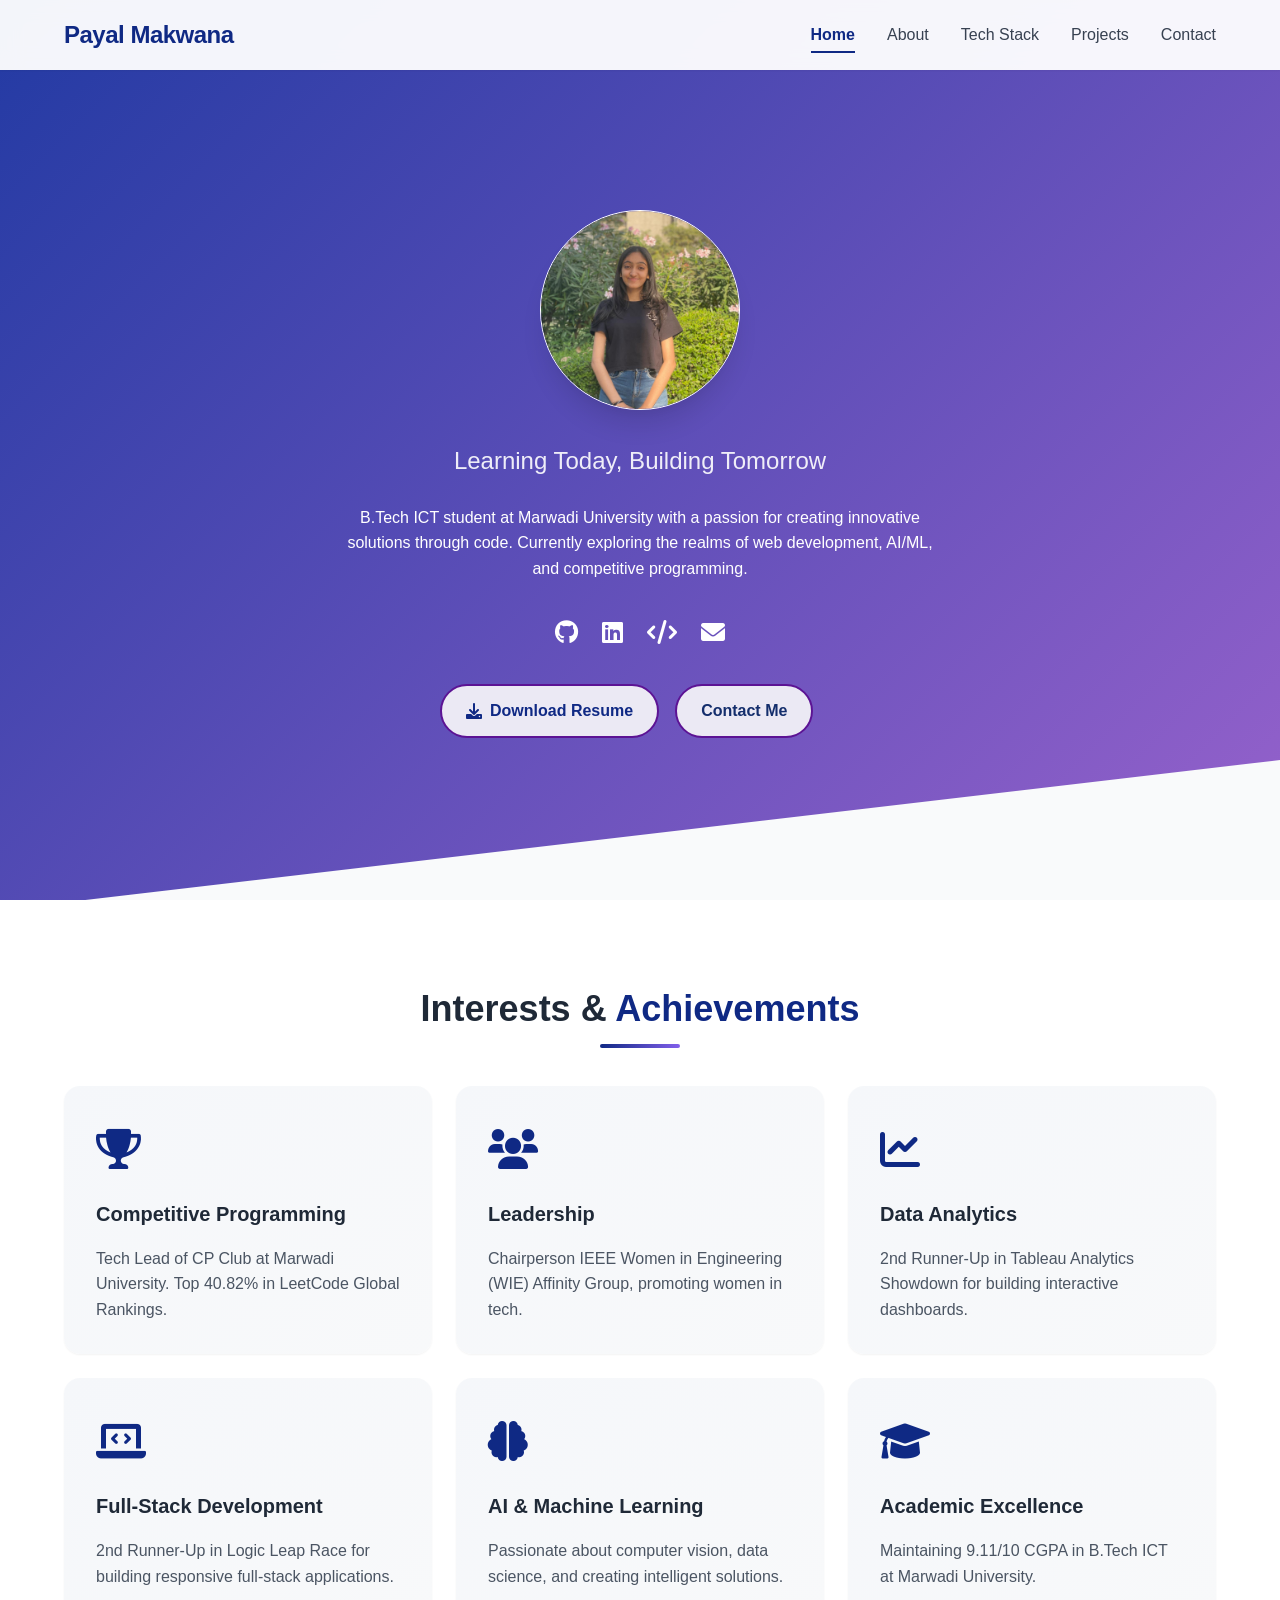
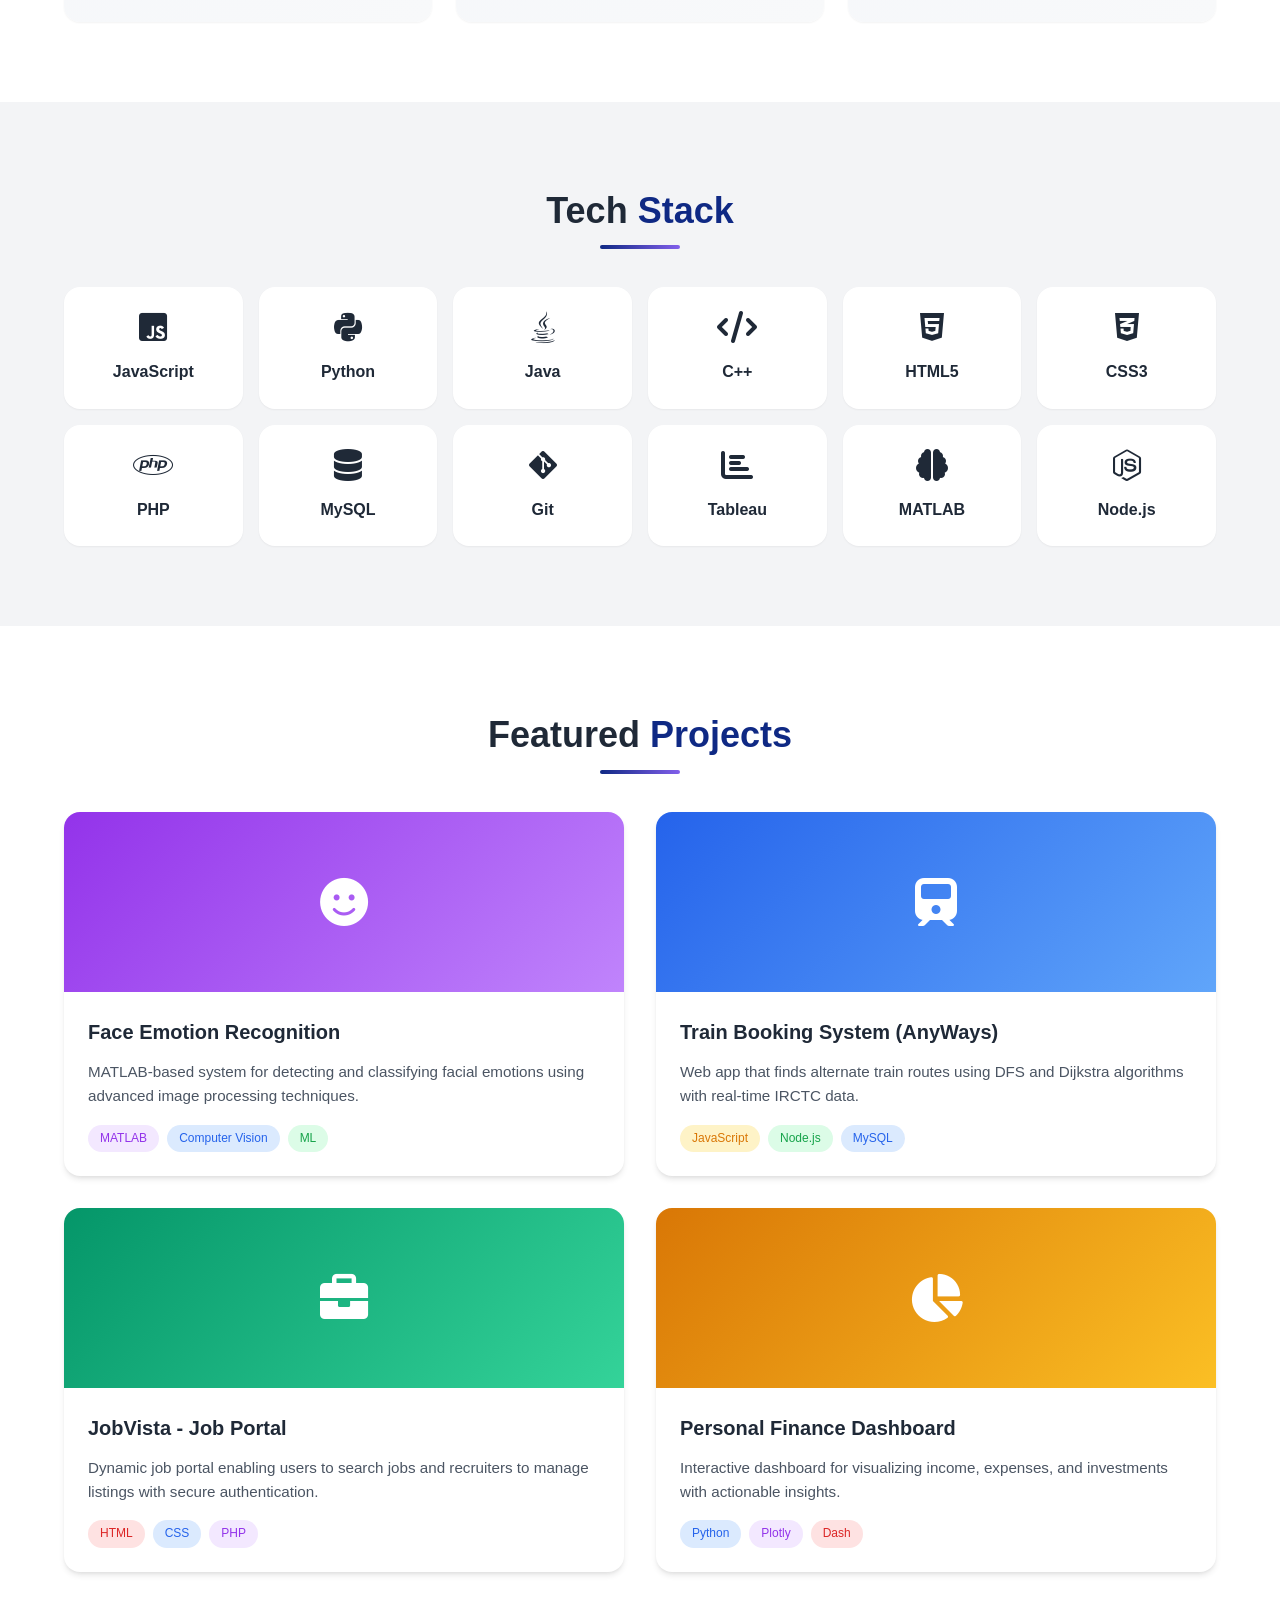
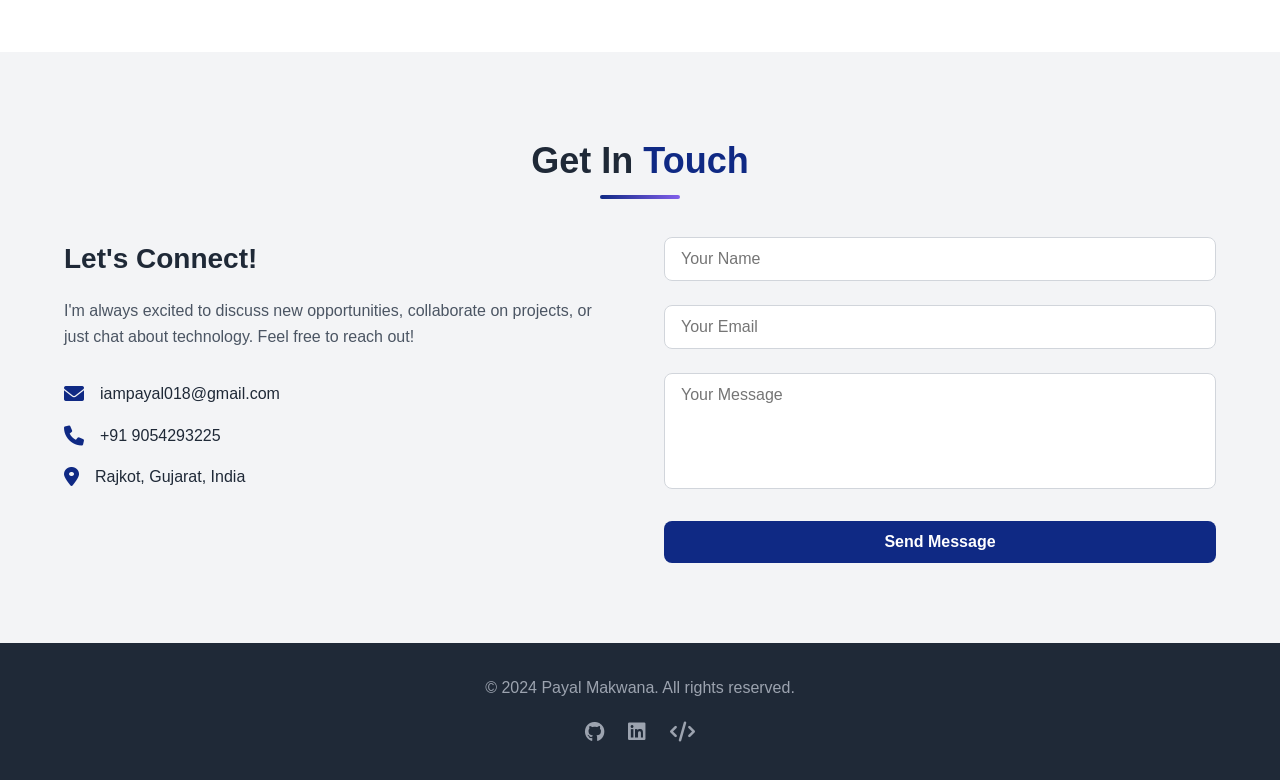
==== index.html @ 0936bf28 "few changes" ====
<!DOCTYPE html>
<html lang="en">
<head>
    <meta charset="UTF-8">
    <meta name="viewport" content="width=device-width, initial-scale=1.0">
    <title>Payal Makwana - Portfolio</title>
    <link rel="stylesheet" href="styles.css">
    <link href="https://cdnjs.cloudflare.com/ajax/libs/font-awesome/6.0.0/css/all.min.css" rel="stylesheet">
    <link href="https://unpkg.com/aos@2.3.1/dist/aos.css" rel="stylesheet">
</head>
<body>
    <!-- Navigation -->
    <nav class="navbar">
        <div class="container">
            <div class="navbar-content">
                <div class="logo">Payal Makwana</div>
                <div class="nav-links">
                    <a href="#home" class="nav-link">Home</a>
                    <a href="#about" class="nav-link">About</a>
                    <a href="#tech" class="nav-link">Tech Stack</a>
                    <a href="#projects" class="nav-link">Projects</a>
                    <a href="#contact" class="nav-link">Contact</a>
                </div>
                <div class="mobile-menu-btn">
                    <i class="fas fa-bars"></i>
                </div>
            </div>
        </div>
        <!-- Mobile Menu -->
        <div class="mobile-menu">
            <div class="mobile-menu-links">
                <a href="#home" class="mobile-link">Home</a>
                <a href="#about" class="mobile-link">About</a>
                <a href="#tech" class="mobile-link">Tech Stack</a>
                <a href="#projects" class="mobile-link">Projects</a>
                <a href="#contact" class="mobile-link">Contact</a>
            </div>
        </div>
    </nav>

    <!-- Hero Section -->
    <section id="home" class="hero">
        <div class="container">
            <div class="hero-content">
                <div class="profile-image" data-aos="zoom-in">
                    <img src="profile.jpg" alt="Payal Makwana">
                </div>
                <h1 class="hero-title" data-aos="fade-up" data-aos-delay="200">
                    Hi, I'm <span class="highlight">Payal</span>
                </h1>
                <p class="hero-subtitle" data-aos="fade-up" data-aos-delay="400">
                    Learning Today, Building Tomorrow
                </p>
                <p class="hero-description" data-aos="fade-up" data-aos-delay="600">
                    B.Tech ICT student at Marwadi University with a passion for creating innovative solutions through code. 
                    Currently exploring the realms of web development, AI/ML, and competitive programming.
                </p>
                <div class="social-links" data-aos="fade-up" data-aos-delay="800">
                    <a href="https://github.com/Payal-mak" target="_blank" class="social-link">
                        <i class="fab fa-github"></i>
                    </a>
                    <a href="https://www.linkedin.com/in/payal-makwana-a2b73829a/" target="_blank" class="social-link">
                        <i class="fab fa-linkedin"></i>
                    </a>
                    <a href="https://leetcode.com/u/Payal-Makwana/" target="_blank" class="social-link">
                        <i class="fas fa-code"></i>
                    </a>
                    <a href="mailto:iampayal018@gmail.com" class="social-link">
                        <i class="fas fa-envelope"></i>
                    </a>
                </div>
                <div class="cta-buttons" data-aos="fade-up" data-aos-delay="1000">
                    <a href="resume.pdf" download class="download-btn">
                        <i class="fas fa-download"></i> Download Resume
                    </a>
                    <a href="#contact" class="contact-btn">
                        Contact Me
                    </a>
                </div>
            </div>
        </div>
        <div class="hero-shape"></div>
    </section>

    <!-- Interests Section -->
    <section id="about" class="about">
        <div class="container">
            <h2 class="section-title" data-aos="fade-up">
                Interests & <span class="highlight">Achievements</span>
            </h2>
            <div class="interests-grid">
                <div class="interest-card" data-aos="fade-up" data-aos-delay="100">
                    <div class="interest-icon">
                        <i class="fas fa-trophy"></i>
                    </div>
                    <h3 class="interest-title">Competitive Programming</h3>
                    <p class="interest-description">Tech Lead of CP Club at Marwadi University. Top 40.82% in LeetCode Global Rankings.</p>
                </div>
                <div class="interest-card" data-aos="fade-up" data-aos-delay="200">
                    <div class="interest-icon">
                        <i class="fas fa-users"></i>
                    </div>
                    <h3 class="interest-title">Leadership</h3>
                    <p class="interest-description">Chairperson IEEE Women in Engineering (WIE) Affinity Group, promoting women in tech.</p>
                </div>
                <div class="interest-card" data-aos="fade-up" data-aos-delay="300">
                    <div class="interest-icon">
                        <i class="fas fa-chart-line"></i>
                    </div>
                    <h3 class="interest-title">Data Analytics</h3>
                    <p class="interest-description">2nd Runner-Up in Tableau Analytics Showdown for building interactive dashboards.</p>
                </div>
                <div class="interest-card" data-aos="fade-up" data-aos-delay="400">
                    <div class="interest-icon">
                        <i class="fas fa-laptop-code"></i>
                    </div>
                    <h3 class="interest-title">Full-Stack Development</h3>
                    <p class="interest-description">2nd Runner-Up in Logic Leap Race for building responsive full-stack applications.</p>
                </div>
                <div class="interest-card" data-aos="fade-up" data-aos-delay="500">
                    <div class="interest-icon">
                        <i class="fas fa-brain"></i>
                    </div>
                    <h3 class="interest-title">AI & Machine Learning</h3>
                    <p class="interest-description">Passionate about computer vision, data science, and creating intelligent solutions.</p>
                </div>
                <div class="interest-card" data-aos="fade-up" data-aos-delay="600">
                    <div class="interest-icon">
                        <i class="fas fa-graduation-cap"></i>
                    </div>
                    <h3 class="interest-title">Academic Excellence</h3>
                    <p class="interest-description">Maintaining 9.11/10 CGPA in B.Tech ICT at Marwadi University.</p>
                </div>
            </div>
        </div>
    </section>

    <!-- Tech Stack Section -->
    <section id="tech" class="tech">
        <div class="container">
            <h2 class="section-title" data-aos="fade-up">
                Tech <span class="highlight">Stack</span>
            </h2>
            <div class="tech-grid">
                <div class="tech-card" data-aos="zoom-in" data-aos-delay="100">
                    <i class="fab fa-js-square"></i>
                    <p>JavaScript</p>
                </div>
                <div class="tech-card" data-aos="zoom-in" data-aos-delay="200">
                    <i class="fab fa-python"></i>
                    <p>Python</p>
                </div>
                <div class="tech-card" data-aos="zoom-in" data-aos-delay="300">
                    <i class="fab fa-java"></i>
                    <p>Java</p>
                </div>
                <div class="tech-card" data-aos="zoom-in" data-aos-delay="400">
                    <i class="fas fa-code"></i>
                    <p>C++</p>
                </div>
                <div class="tech-card" data-aos="zoom-in" data-aos-delay="500">
                    <i class="fab fa-html5"></i>
                    <p>HTML5</p>
                </div>
                <div class="tech-card" data-aos="zoom-in" data-aos-delay="600">
                    <i class="fab fa-css3-alt"></i>
                    <p>CSS3</p>
                </div>
                <div class="tech-card" data-aos="zoom-in" data-aos-delay="700">
                    <i class="fab fa-php"></i>
                    <p>PHP</p>
                </div>
                <div class="tech-card" data-aos="zoom-in" data-aos-delay="800">
                    <i class="fas fa-database"></i>
                    <p>MySQL</p>
                </div>
                <div class="tech-card" data-aos="zoom-in" data-aos-delay="900">
                    <i class="fab fa-git-alt"></i>
                    <p>Git</p>
                </div>
                <div class="tech-card" data-aos="zoom-in" data-aos-delay="1000">
                    <i class="fas fa-chart-bar"></i>
                    <p>Tableau</p>
                </div>
                <div class="tech-card" data-aos="zoom-in" data-aos-delay="1100">
                    <i class="fas fa-brain"></i>
                    <p>MATLAB</p>
                </div>
                <div class="tech-card" data-aos="zoom-in" data-aos-delay="1200">
                    <i class="fab fa-node-js"></i>
                    <p>Node.js</p>
                </div>
            </div>
        </div>
    </section>

    <!-- Projects Section -->
    <section id="projects" class="projects">
        <div class="container">
            <h2 class="section-title" data-aos="fade-up">
                Featured <span class="highlight">Projects</span>
            </h2>
            <div class="projects-grid">
                <!-- Project 1 -->
                <div class="project-card" data-aos="fade-up" data-aos-delay="100" onclick="openModal('modal1')">
                    <div class="project-image emotion-recognition">
                        <i class="fas fa-smile"></i>
                    </div>
                    <div class="project-content">
                        <h3 class="project-title">Face Emotion Recognition</h3>
                        <p class="project-description">MATLAB-based system for detecting and classifying facial emotions using advanced image processing techniques.</p>
                        <div class="project-tags">
                            <span class="tag tag-matlab">MATLAB</span>
                            <span class="tag tag-cv">Computer Vision</span>
                            <span class="tag tag-ml">ML</span>
                        </div>
                    </div>
                </div>

                <!-- Project 2 -->
                <div class="project-card" data-aos="fade-up" data-aos-delay="200" onclick="openModal('modal2')">
                    <div class="project-image train-booking">
                        <i class="fas fa-train"></i>
                    </div>
                    <div class="project-content">
                        <h3 class="project-title">Train Booking System (AnyWays)</h3>
                        <p class="project-description">Web app that finds alternate train routes using DFS and Dijkstra algorithms with real-time IRCTC data.</p>
                        <div class="project-tags">
                            <span class="tag tag-js">JavaScript</span>
                            <span class="tag tag-node">Node.js</span>
                            <span class="tag tag-mysql">MySQL</span>
                        </div>
                    </div>
                </div>

                <!-- Project 3 -->
                <div class="project-card" data-aos="fade-up" data-aos-delay="300" onclick="openModal('modal3')">
                    <div class="project-image job-vista">
                        <i class="fas fa-briefcase"></i>
                    </div>
                    <div class="project-content">
                        <h3 class="project-title">JobVista - Job Portal</h3>
                        <p class="project-description">Dynamic job portal enabling users to search jobs and recruiters to manage listings with secure authentication.</p>
                        <div class="project-tags">
                            <span class="tag tag-html">HTML</span>
                            <span class="tag tag-css">CSS</span>
                            <span class="tag tag-php">PHP</span>
                        </div>
                    </div>
                </div>

                <!-- Project 4 -->
                <div class="project-card" data-aos="fade-up" data-aos-delay="400" onclick="openModal('modal4')">
                    <div class="project-image finance-dashboard">
                        <i class="fas fa-chart-pie"></i>
                    </div>
                    <div class="project-content">
                        <h3 class="project-title">Personal Finance Dashboard</h3>
                        <p class="project-description">Interactive dashboard for visualizing income, expenses, and investments with actionable insights.</p>
                        <div class="project-tags">
                            <span class="tag tag-python">Python</span>
                            <span class="tag tag-plotly">Plotly</span>
                            <span class="tag tag-dash">Dash</span>
                        </div>
                    </div>
                </div>
            </div>
        </div>
    </section>

    <!-- Contact Section -->
    <section id="contact" class="contact">
        <div class="container">
            <h2 class="section-title" data-aos="fade-up">
                Get In <span class="highlight">Touch</span>
            </h2>
            <div class="contact-content">
                <div class="contact-info" data-aos="fade-right">
                    <h3 class="contact-title">Let's Connect!</h3>
                    <p class="contact-description">
                        I'm always excited to discuss new opportunities, collaborate on projects, or just chat about technology. 
                        Feel free to reach out!
                    </p>
                    <div class="contact-details">
                        <div class="contact-item">
                            <i class="fas fa-envelope"></i>
                            <span>iampayal018@gmail.com</span>
                        </div>
                        <div class="contact-item">
                            <i class="fas fa-phone"></i>
                            <span>+91 9054293225</span>
                        </div>
                        <div class="contact-item">
                            <i class="fas fa-map-marker-alt"></i>
                            <span>Rajkot, Gujarat, India</span>
                        </div>
                    </div>
                </div>
                <form class="contact-form" data-aos="fade-left" onsubmit="handleSubmit(event)">
                    <div class="form-group">
                        <input type="text" placeholder="Your Name" required class="form-input">
                    </div>
                    <div class="form-group">
                        <input type="email" placeholder="Your Email" required class="form-input">
                    </div>
                    <div class="form-group">
                        <textarea placeholder="Your Message" rows="5" required class="form-input"></textarea>
                    </div>
                    <button type="submit" class="submit-btn">
                        Send Message
                    </button>
                </form>
            </div>
        </div>
    </section>

    <!-- Footer -->
    <footer class="footer">
        <div class="container">
            <p class="copyright">© 2024 Payal Makwana. All rights reserved.</p>
            <div class="footer-social">
                <a href="https://github.com/Payal-mak" target="_blank" class="footer-social-link">
                    <i class="fab fa-github"></i>
                </a>
                <a href="https://www.linkedin.com/in/payal-makwana-a2b73829a/" target="_blank" class="footer-social-link">
                    <i class="fab fa-linkedin"></i>
                </a>
                <a href="https://leetcode.com/u/Payal-Makwana/" target="_blank" class="footer-social-link">
                    <i class="fas fa-code"></i>
                </a>
            </div>
        </div>
    </footer>

    <!-- Project Modals -->
    <div id="modal1" class="modal">
        <div class="modal-content">
            <div class="modal-header">
                <h3 class="modal-title">Face Emotion Recognition</h3>
                <button onclick="closeModal('modal1')" class="modal-close">
                    <i class="fas fa-times"></i>
                </button>
            </div>
            <div class="modal-body">
                <div class="modal-image emotion-recognition">
                    <i class="fas fa-smile"></i>
                </div>
                <p class="modal-description">
                    Developed a comprehensive MATLAB-based system that detects and classifies facial emotions using advanced image processing and machine learning techniques. The system implements face tracking and landmark detection to improve classification accuracy.
                </p>
                <h4 class="modal-subtitle">Key Features:</h4>
                <ul class="modal-list">
                    <li>Real-time facial emotion detection</li>
                    <li>Advanced landmark detection algorithms</li>
                    <li>High accuracy classification system</li>
                    <li>Applications in HCI and mental health monitoring</li>
                </ul>
                <h4 class="modal-subtitle">Technologies Used:</h4>
                <div class="modal-tags">
                    <span class="tag tag-matlab">MATLAB</span>
                    <span class="tag tag-blue">Image Processing Toolbox</span>
                    <span class="tag tag-green">Computer Vision Toolbox</span>
                    <span class="tag tag-red">Machine Learning</span>
                </div>
                <a href="https://github.com/Payal-mak" target="_blank" class="github-link">
                    <i class="fab fa-github"></i>
                    View on GitHub
                </a>
            </div>
        </div>
    </div>

    <div id="modal2" class="modal">
        <div class="modal-content">
            <div class="modal-header">
                <h3 class="modal-title">Train Booking System (AnyWays)</h3>
                <button onclick="closeModal('modal2')" class="modal-close">
                    <i class="fas fa-times"></i>
                </button>
            </div>
            <div class="modal-body">
                <div class="modal-image train-booking">
                    <i class="fas fa-train"></i>
                </div>
                <p class="modal-description">
                    Designed an intelligent web application that identifies alternate train routes using DFS and Dijkstra algorithms when direct trains are unavailable. Integrated with real-time IRCTC API data and food delivery services.
                </p>
                <h4 class="modal-subtitle">Key Features:</h4>
                <ul class="modal-list">
                    <li>Smart route finding with DFS and Dijkstra algorithms</li>
                    <li>Real-time IRCTC API integration</li>
                    <li>Food delivery integration (Zomato & Swiggy)</li>
                    <li>Optimized travel planning interface</li>
                </ul>
                <h4 class="modal-subtitle">Technologies Used:</h4>
                <div class="modal-tags">
                    <span class="tag tag-js">JavaScript</span>
                    <span class="tag tag-node">Node.js</span>
                    <span class="tag tag-mysql">MySQL</span>
                    <span class="tag tag-purple">IRCTC API</span>
                </div>
                <a href="https://github.com/Payal-mak" target="_blank" class="github-link">
                    <i class="fab fa-github"></i>
                    View on GitHub
                </a>
            </div>
        </div>
    </div>

    <div id="modal3" class="modal">
        <div class="modal-content">
            <div class="modal-header">
                <h3 class="modal-title">JobVista - Job Portal Website</h3>
                <button onclick="closeModal('modal3')" class="modal-close">
                    <i class="fas fa-times"></i>
                </button>
            </div>
            <div class="modal-body">
                <div class="modal-image job-vista">
                    <i class="fas fa-briefcase"></i>
                </div>
                <p class="modal-description">
                    Developed a comprehensive job portal that enables users to search and apply for jobs while allowing recruiters to post and manage job listings. Features secure authentication and responsive design.
                </p>
                <h4 class="modal-subtitle">Key Features:</h4>
                <ul class="modal-list">
                    <li>Secure user authentication for job seekers and recruiters</li>
                    <li>Advanced job filtering and search functionality</li>
                    <li>User dashboard for profile and application management</li>
                    <li>Responsive design for all devices</li>
                </ul>
                <h4 class="modal-subtitle">Technologies Used:</h4>
                <div class="modal-tags">
                    <span class="tag tag-html">HTML</span>
                    <span class="tag tag-css">CSS</span>
                    <span class="tag tag-js">JavaScript</span>
                    <span class="tag tag-php">PHP</span>
                    <span class="tag tag-mysql">MySQL</span>
                </div>
                <a href="https://github.com/Payal-mak" target="_blank" class="github-link">
                    <i class="fab fa-github"></i>
                    View on GitHub
                </a>
            </div>
        </div>
    </div>

    <div id="modal4" class="modal">
        <div class="modal-content">
            <div class="modal-header">
                <h3 class="modal-title">Personal Finance Dashboard</h3>
                <button onclick="closeModal('modal4')" class="modal-close">
                    <i class="fas fa-times"></i>
                </button>
            </div>
            <div class="modal-body">
                <div class="modal-image finance-dashboard">
                    <i class="fas fa-chart-pie"></i>
                </div>
                <p class="modal-description">
                    Built an interactive dashboard to visualize and track income, expenses, savings, and investments. Provides actionable insights based on spending patterns and real-time data analysis.
                </p>
                <h4 class="modal-subtitle">Key Features:</h4>
                <ul class="modal-list">
                    <li>Interactive data visualization</li>
                    <li>Real-time expense tracking</li>
                    <li>Spending pattern analysis</li>
                    <li>Smart budgeting recommendations</li>
                </ul>
                <h4 class="modal-subtitle">Technologies Used:</h4>
                <div class="modal-tags">
                    <span class="tag tag-python">Python</span>
                    <span class="tag tag-green">Pandas</span>
                    <span class="tag tag-purple">Plotly</span>
                    <span class="tag tag-red">Dash</span>
                    <span class="tag tag-yellow">Matplotlib</span>
                </div>
                <a href="https://github.com/Payal-mak" target="_blank" class="github-link">
                    <i class="fab fa-github"></i>
                    View on GitHub
                </a>
            </div>
        </div>
    </div>

    <!-- Scripts -->
    <script src="https://unpkg.com/aos@2.3.1/dist/aos.js"></script>
    <script type="module" src="script.js"></script>
</body>
</html>
---- styles.css ----
/* Base Styles */
:root {
  --primary: #0f2984;
  --primary-dark: #344abc;
  --primary-light: #825feb;
  --accent: #c4b5fd;
  --dark: #1f2937;
  --light: #f9fafb;
  --gray-100: #f3f4f6;
  --gray-200: #e5e7eb;
  --gray-300: #d1d5db;
  --gray-400: #9ca3af;
  --gray-500: #6b7280;
  --gray-600: #4b5563;
  --gray-700: #374151;
  --gray-800: #1f2937;
  --gray-900: #111827;
  --transition: all 0.3s ease;
  --shadow-sm: 0 1px 2px 0 rgba(0, 0, 0, 0.05);
  --shadow: 0 4px 6px -1px rgba(0, 0, 0, 0.1), 0 2px 4px -1px rgba(0, 0, 0, 0.06);
  --shadow-md: 0 10px 15px -3px rgba(0, 0, 0, 0.1), 0 4px 6px -2px rgba(0, 0, 0, 0.05);
  --shadow-lg: 0 20px 25px -5px rgba(0, 0, 0, 0.1), 0 10px 10px -5px rgba(0, 0, 0, 0.04);
}

* {
  margin: 0;
  padding: 0;
  box-sizing: border-box;
}

html {
  scroll-behavior: smooth;
}

body {
  font-family: "Segoe UI", Tahoma, Geneva, Verdana, sans-serif;
  line-height: 1.6;
  color: var(--gray-800);
  background-color: var(--light);
}

.container {
  width: 100%;
  max-width: 1200px;
  margin: 0 auto;
  padding: 0 1.5rem;
}

a {
  text-decoration: none;
  color: inherit;
}

ul {
  list-style: none;
}

img {
  max-width: 100%;
  height: auto;
}

/* Animations */
@keyframes float {
  0%,
  100% {
    transform: translateY(0px);
  }
  50% {
    transform: translateY(-20px);
  }
}

@keyframes pulse {
  0%,
  100% {
    transform: scale(1);
  }
  50% {
    transform: scale(1.05);
  }
}

@keyframes fadeIn {
  from {
    opacity: 0;
  }
  to {
    opacity: 1;
  }
}

@keyframes slideUp {
  from {
    transform: translateY(50px);
    opacity: 0;
  }
  to {
    transform: translateY(0);
    opacity: 1;
  }
}

@keyframes slideDown {
  from {
    transform: translateY(-50px);
    opacity: 0;
  }
  to {
    transform: translateY(0);
    opacity: 1;
  }
}

.scroll-reveal {
  opacity: 0;
  transform: translateY(30px);
  transition: opacity 0.5s ease, transform 0.5s ease;
}

.scroll-reveal.revealed {
  opacity: 1;
  transform: translateY(0);
}

/* Navigation */
.navbar {
  position: fixed;
  top: 0;
  left: 0;
  width: 100%;
  background-color: rgba(255, 255, 255, 0.95);
  backdrop-filter: blur(10px);
  z-index: 1000;
  box-shadow: var(--shadow-sm);
  transition: var(--transition);
}

.navbar.scrolled {
  box-shadow: var(--shadow);
}

.navbar-content {
  display: flex;
  justify-content: space-between;
  align-items: center;
  padding: 1rem 0;
}

.logo {
  font-size: 1.5rem;
  font-weight: 700;
  color: var(--primary);
  letter-spacing: -0.5px;
}

.nav-links {
  display: none;
}

.nav-link {
  font-weight: 500;
  color: var(--gray-700);
  transition: var(--transition);
  position: relative;
}

.nav-link:hover {
  color: var(--primary);
}

.nav-link::after {
  content: "";
  position: absolute;
  bottom: -5px;
  left: 0;
  width: 0;
  height: 2px;
  background-color: var(--primary);
  transition: var(--transition);
}

.nav-link:hover::after {
  width: 100%;
}

.nav-link.active {
  color: var(--primary);
  font-weight: 600;
}

.nav-link.active::after {
  width: 100%;
}

.mobile-menu-btn {
  display: block;
  font-size: 1.25rem;
  color: var(--gray-700);
  cursor: pointer;
}

.mobile-menu {
  display: none;
  background-color: white;
  border-top: 1px solid var(--gray-200);
  animation: slideDown 0.3s ease;
}

.mobile-menu.active {
  display: block;
}

.mobile-menu-links {
  padding: 1rem 1.5rem;
  display: flex;
  flex-direction: column;
  gap: 1rem;
}

.mobile-link {
  display: block;
  padding: 0.5rem 0;
  color: var(--gray-700);
  transition: var(--transition);
}

.mobile-link:hover {
  color: var(--primary);
  transform: translateX(5px);
}

/* Hero Section */
.hero {
  min-height: 100vh;
  background: linear-gradient(135deg, #223aa3 0%, #9762cc 100%);
  color: white;
  display: flex;
  align-items: center;
  justify-content: center;
  position: relative;
  overflow: hidden;
  padding: 6rem 0 3rem;
}

.hero-content {
  text-align: center;
  position: relative;
  z-index: 2;
}

.profile-image {
  width: 150px;
  height: 150px;
  margin: 0 auto 2rem;
  border-radius: 50%;
  border: 1.5px solid white;
  overflow: hidden;
  box-shadow: var(--shadow-lg);
  animation: float 6s ease-in-out infinite;
}

.profile-image img {
  width: 100%;
  height: 100%;
  object-fit: cover;
}

.hero-title {
  font-size: 2.5rem;
  font-weight: 800;
  margin-bottom: 1rem;
  letter-spacing: -1px;
}

.hero-subtitle {
  font-size: 1.25rem;
  margin-bottom: 1.5rem;
  color: rgba(255, 255, 255, 0.9);
}

.hero-description {
  max-width: 600px;
  margin: 0 auto 2rem;
  color: rgba(255, 255, 255);
  font-size: 1rem;
}

.social-links {
  display: flex;
  justify-content: center;
  gap: 1.5rem;
  margin-bottom: 2rem;
}

.social-link {
  font-size: 1.5rem;
  color: white;
  transition: var(--transition);
}

.social-link:hover {
  color: #250650;
  transform: translateY(-5px);
}

.cta-buttons {
  display: flex;
  flex-direction: column;
  gap: 1rem;
  max-width: 400px;
  margin: 0 auto;
}

.download-btn,
.contact-btn {
  padding: 0.75rem 1.5rem;
  border-radius: 50px;
  font-weight: 600;
  transition: var(--transition);
  display: inline-flex;
  align-items: center;
  justify-content: center;
  gap: 0.5rem;
}

.download-btn {
  background-color: #ebe9f4;
  border: 2px solid rgb(92, 19, 148);
  color: var(--primary);
}

.download-btn:hover {
  background-color: #ffd700;
  transform: translateY(-3px);
  box-shadow: var(--shadow-md);
}

.contact-btn {
  background-color: #ebe9f4;
  border: 2px solid rgb(92, 19, 148);
  color: rgb(20, 46, 108);
}

.contact-btn:hover {
  background-color: #ffd700;
  transform: translateY(-3px);
}

.hero-shape {
  position: absolute;
  bottom: -10px;
  left: 0;
  width: 100%;
  height: 150px;
  background-color: var(--light);
  clip-path: polygon(0 100%, 100% 100%, 100% 0, 0 100%);
}

/* About Section */
.about {
  padding: 5rem 0;
  background-color: white;
}

.section-title {
  font-size: 2.25rem;
  font-weight: 800;
  text-align: center;
  margin-bottom: 3rem;
  color: var(--gray-800);
  position: relative;
}

.section-title::after {
  content: "";
  position: absolute;
  bottom: -10px;
  left: 50%;
  transform: translateX(-50%);
  width: 80px;
  height: 4px;
  background: linear-gradient(90deg, var(--primary), var(--primary-light));
  border-radius: 2px;
}

.highlight {
  color: var(--primary);
}

.interests-grid {
  display: grid;
  grid-template-columns: 1fr;
  gap: 1.5rem;
}

.interest-card {
  background: linear-gradient(135deg, #f5f7fa 0%, #f8f9fa 100%);
  border-radius: 1rem;
  padding: 2rem;
  transition: var(--transition);
  box-shadow: var(--shadow-sm);
}

.interest-card:hover {
  transform: translateY(-10px);
  box-shadow: var(--shadow-lg);
  background: linear-gradient(135deg, #f8f9fa 0%, #ffffff 100%);
}

.interest-icon {
  font-size: 2.5rem;
  color: var(--primary);
  margin-bottom: 1rem;
}

.interest-title {
  font-size: 1.25rem;
  font-weight: 600;
  margin-bottom: 1rem;
  color: var(--gray-800);
}

.interest-description {
  color: var(--gray-600);
}

/* Tech Stack Section */
.tech {
  padding: 5rem 0;
  background-color: var(--gray-100);
}

.tech-grid {
  display: grid;
  grid-template-columns: repeat(2, 1fr);
  gap: 1rem;
}

.tech-card {
  background-color: white;
  border-radius: 1rem;
  padding: 1.5rem;
  text-align: center;
  transition: var(--transition);
  box-shadow: var(--shadow-sm);
  display: flex;
  flex-direction: column;
  align-items: center;
  justify-content: center;
}

.tech-card:hover {
  transform: scale(1.05);
  box-shadow: var(--shadow-md);
  background: linear-gradient(135deg, var(--primary), var(--primary-light));
  color: white;
}

.tech-card i {
  font-size: 2rem;
  margin-bottom: 1rem;
  transition: var(--transition);
}

.tech-card:hover i {
  color: white;
}

.tech-card p {
  font-weight: 600;
}

/* Projects Section */
.projects {
  padding: 5rem 0;
  background-color: white;
}

.projects-grid {
  display: grid;
  grid-template-columns: 1fr;
  gap: 2rem;
}

.project-card {
  background-color: white;
  border-radius: 1rem;
  overflow: hidden;
  box-shadow: var(--shadow);
  transition: var(--transition);
  cursor: pointer;
}

.project-card:hover {
  transform: translateY(-10px);
  box-shadow: var(--shadow-lg);
}

.project-image {
  height: 180px;
  display: flex;
  align-items: center;
  justify-content: center;
  font-size: 3rem;
  color: white;
}

.emotion-recognition {
  background: linear-gradient(135deg, #9333ea, #c084fc);
}

.train-booking {
  background: linear-gradient(135deg, #2563eb, #60a5fa);
}

.job-vista {
  background: linear-gradient(135deg, #059669, #34d399);
}

.finance-dashboard {
  background: linear-gradient(135deg, #d97706, #fbbf24);
}

.project-content {
  padding: 1.5rem;
}

.project-title {
  font-size: 1.25rem;
  font-weight: 600;
  margin-bottom: 0.75rem;
  color: var(--gray-800);
}

.project-description {
  color: var(--gray-600);
  margin-bottom: 1rem;
  font-size: 0.95rem;
}

.project-tags {
  display: flex;
  flex-wrap: wrap;
  gap: 0.5rem;
}

.tag {
  padding: 0.25rem 0.75rem;
  border-radius: 50px;
  font-size: 0.75rem;
  font-weight: 500;
}

.tag-matlab {
  background-color: #f3e8ff;
  color: #9333ea;
}
.tag-cv {
  background-color: #dbeafe;
  color: #2563eb;
}
.tag-ml {
  background-color: #dcfce7;
  color: #16a34a;
}
.tag-js {
  background-color: #fef3c7;
  color: #d97706;
}
.tag-node {
  background-color: #dcfce7;
  color: #16a34a;
}
.tag-mysql {
  background-color: #dbeafe;
  color: #2563eb;
}
.tag-html {
  background-color: #fee2e2;
  color: #dc2626;
}
.tag-css {
  background-color: #dbeafe;
  color: #2563eb;
}
.tag-php {
  background-color: #f3e8ff;
  color: #9333ea;
}
.tag-python {
  background-color: #dbeafe;
  color: #2563eb;
}
.tag-plotly {
  background-color: #f3e8ff;
  color: #9333ea;
}
.tag-dash {
  background-color: #fee2e2;
  color: #dc2626;
}
.tag-blue {
  background-color: #dbeafe;
  color: #2563eb;
}
.tag-green {
  background-color: #dcfce7;
  color: #16a34a;
}
.tag-red {
  background-color: #fee2e2;
  color: #dc2626;
}
.tag-purple {
  background-color: #f3e8ff;
  color: #9333ea;
}
.tag-yellow {
  background-color: #fef3c7;
  color: #d97706;
}

/* Contact Section */
.contact {
  padding: 5rem 0;
  background-color: var(--gray-100);
}

.contact-content {
  display: grid;
  grid-template-columns: 1fr;
  gap: 3rem;
}

.contact-title {
  font-size: 1.75rem;
  font-weight: 600;
  margin-bottom: 1rem;
  color: var(--gray-800);
}

.contact-description {
  color: var(--gray-600);
  margin-bottom: 2rem;
}

.contact-details {
  display: flex;
  flex-direction: column;
  gap: 1rem;
}

.contact-item {
  display: flex;
  align-items: center;
  gap: 1rem;
}

.contact-item i {
  font-size: 1.25rem;
  color: var(--primary);
}

.form-group {
  margin-bottom: 1.5rem;
}

.form-input {
  width: 100%;
  padding: 0.75rem 1rem;
  border: 1px solid var(--gray-300);
  border-radius: 0.5rem;
  font-family: inherit;
  font-size: 1rem;
  transition: var(--transition);
  outline: none;
  resize: none;
}

.form-input:focus {
  border-color: var(--primary);
  box-shadow: 0 0 0 3px rgba(139, 92, 246, 0.1);
}

.submit-btn {
  width: 100%;
  padding: 0.75rem 1.5rem;
  background-color: var(--primary);
  color: white;
  border: none;
  border-radius: 0.5rem;
  font-family: inherit;
  font-size: 1rem;
  font-weight: 600;
  cursor: pointer;
  transition: var(--transition);
}

.submit-btn:hover {
  background-color: var(--primary-dark);
  transform: translateY(-3px);
  box-shadow: var(--shadow);
}

/* Footer */
.footer {
  background-color: var(--gray-800);
  color: white;
  padding: 2rem 0;
  text-align: center;
}

.copyright {
  margin-bottom: 1rem;
  color: var(--gray-400);
}

.footer-social {
  display: flex;
  justify-content: center;
  gap: 1.5rem;
}

.footer-social-link {
  font-size: 1.25rem;
  color: var(--gray-400);
  transition: var(--transition);
}

.footer-social-link:hover {
  color: white;
  transform: translateY(-3px);
}

/* Modal */
.modal {
  display: none;
  position: fixed;
  z-index: 1000;
  left: 0;
  top: 0;
  width: 100%;
  height: 100%;
  background-color: rgba(0, 0, 0, 0.5);
  overflow-y: auto;
  padding: 1rem;
}

.modal.show {
  display: flex;
  align-items: center;
  justify-content: center;
  animation: fadeIn 0.3s ease;
}

.modal-content {
  background-color: white;
  border-radius: 1rem;
  max-width: 600px;
  width: 100%;
  max-height: 90vh;
  overflow-y: auto;
  box-shadow: var(--shadow-lg);
  animation: slideUp 0.3s ease;
}

.modal-header {
  display: flex;
  justify-content: space-between;
  align-items: center;
  padding: 1.5rem;
  border-bottom: 1px solid var(--gray-200);
}

.modal-title {
  font-size: 1.5rem;
  font-weight: 600;
  color: var(--gray-800);
}

.modal-close {
  background: none;
  border: none;
  font-size: 1.25rem;
  color: var(--gray-500);
  cursor: pointer;
  transition: var(--transition);
}

.modal-close:hover {
  color: var(--gray-800);
}

.modal-body {
  padding: 1.5rem;
}

.modal-image {
  height: 180px;
  display: flex;
  align-items: center;
  justify-content: center;
  font-size: 3rem;
  color: white;
  border-radius: 0.5rem;
  margin-bottom: 1.5rem;
}

.modal-description {
  color: var(--gray-600);
  margin-bottom: 1.5rem;
  line-height: 1.7;
}

.modal-subtitle {
  font-size: 1.1rem;
  font-weight: 600;
  margin-bottom: 0.75rem;
  color: var(--gray-800);
}

.modal-list {
  list-style: disc;
  padding-left: 1.5rem;
  margin-bottom: 1.5rem;
  color: var(--gray-600);
}

.modal-list li {
  margin-bottom: 0.5rem;
}

.modal-tags {
  display: flex;
  flex-wrap: wrap;
  gap: 0.5rem;
  margin-bottom: 1.5rem;
}

.github-link {
  display: inline-flex;
  align-items: center;
  gap: 0.5rem;
  color: var(--primary);
  font-weight: 500;
  transition: var(--transition);
}

.github-link:hover {
  color: var(--primary-dark);
}

/* Media Queries */
@media (min-width: 640px) {
  .hero-title {
    font-size: 3rem;
  }

  .hero-subtitle {
    font-size: 1.5rem;
  }

  .tech-grid {
    grid-template-columns: repeat(3, 1fr);
  }

  .cta-buttons {
    flex-direction: row;
  }
}

@media (min-width: 768px) {
  .nav-links {
    display: flex;
    gap: 2rem;
  }

  .mobile-menu-btn {
    display: none;
  }

  .interests-grid {
    grid-template-columns: repeat(2, 1fr);
  }

  .projects-grid {
    grid-template-columns: repeat(2, 1fr);
  }

  .contact-content {
    grid-template-columns: 1fr 1fr;
  }

  .tech-grid {
    grid-template-columns: repeat(4, 1fr);
  }

  .profile-image {
    width: 180px;
    height: 180px;
  }
}

@media (min-width: 1024px) {
  .hero-title {
    font-size: 4rem;
  }

  .interests-grid {
    grid-template-columns: repeat(3, 1fr);
  }

  .tech-grid {
    grid-template-columns: repeat(6, 1fr);
  }

  .profile-image {
    width: 200px;
    height: 200px;
  }
}
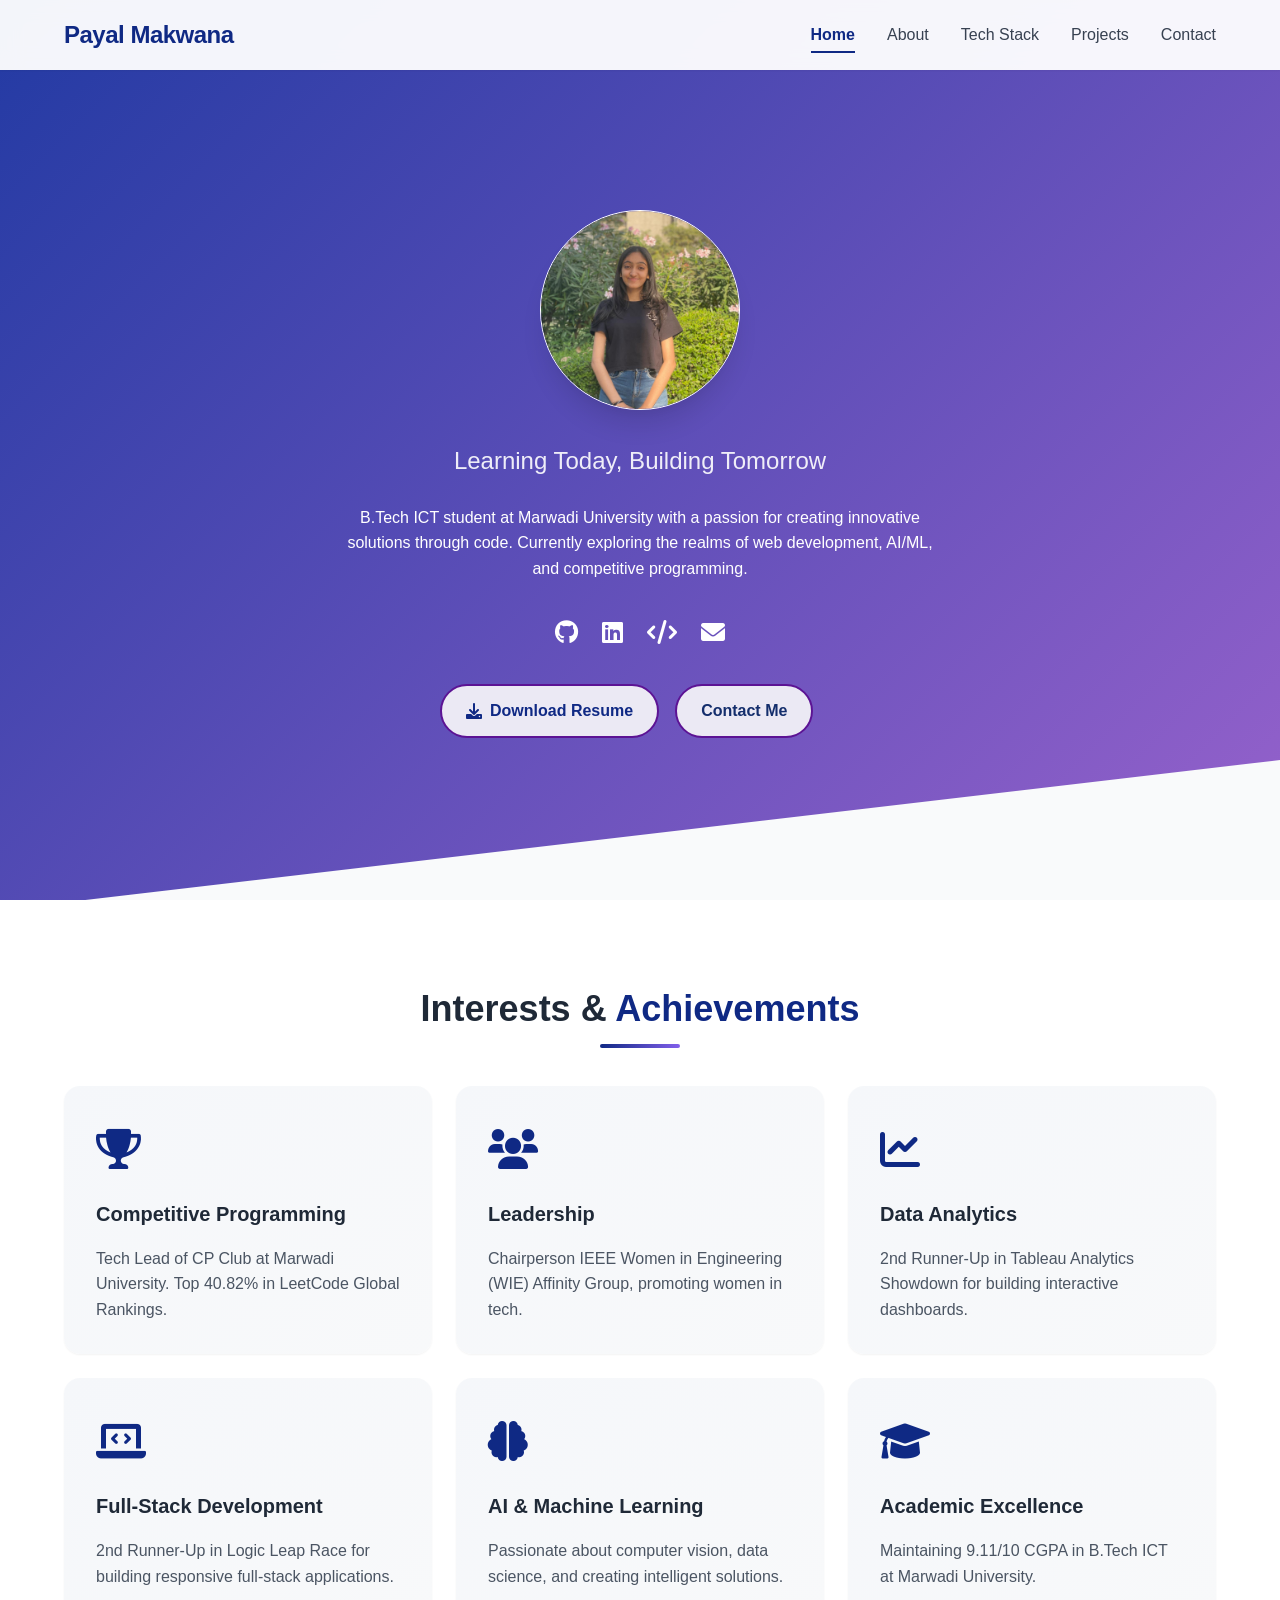
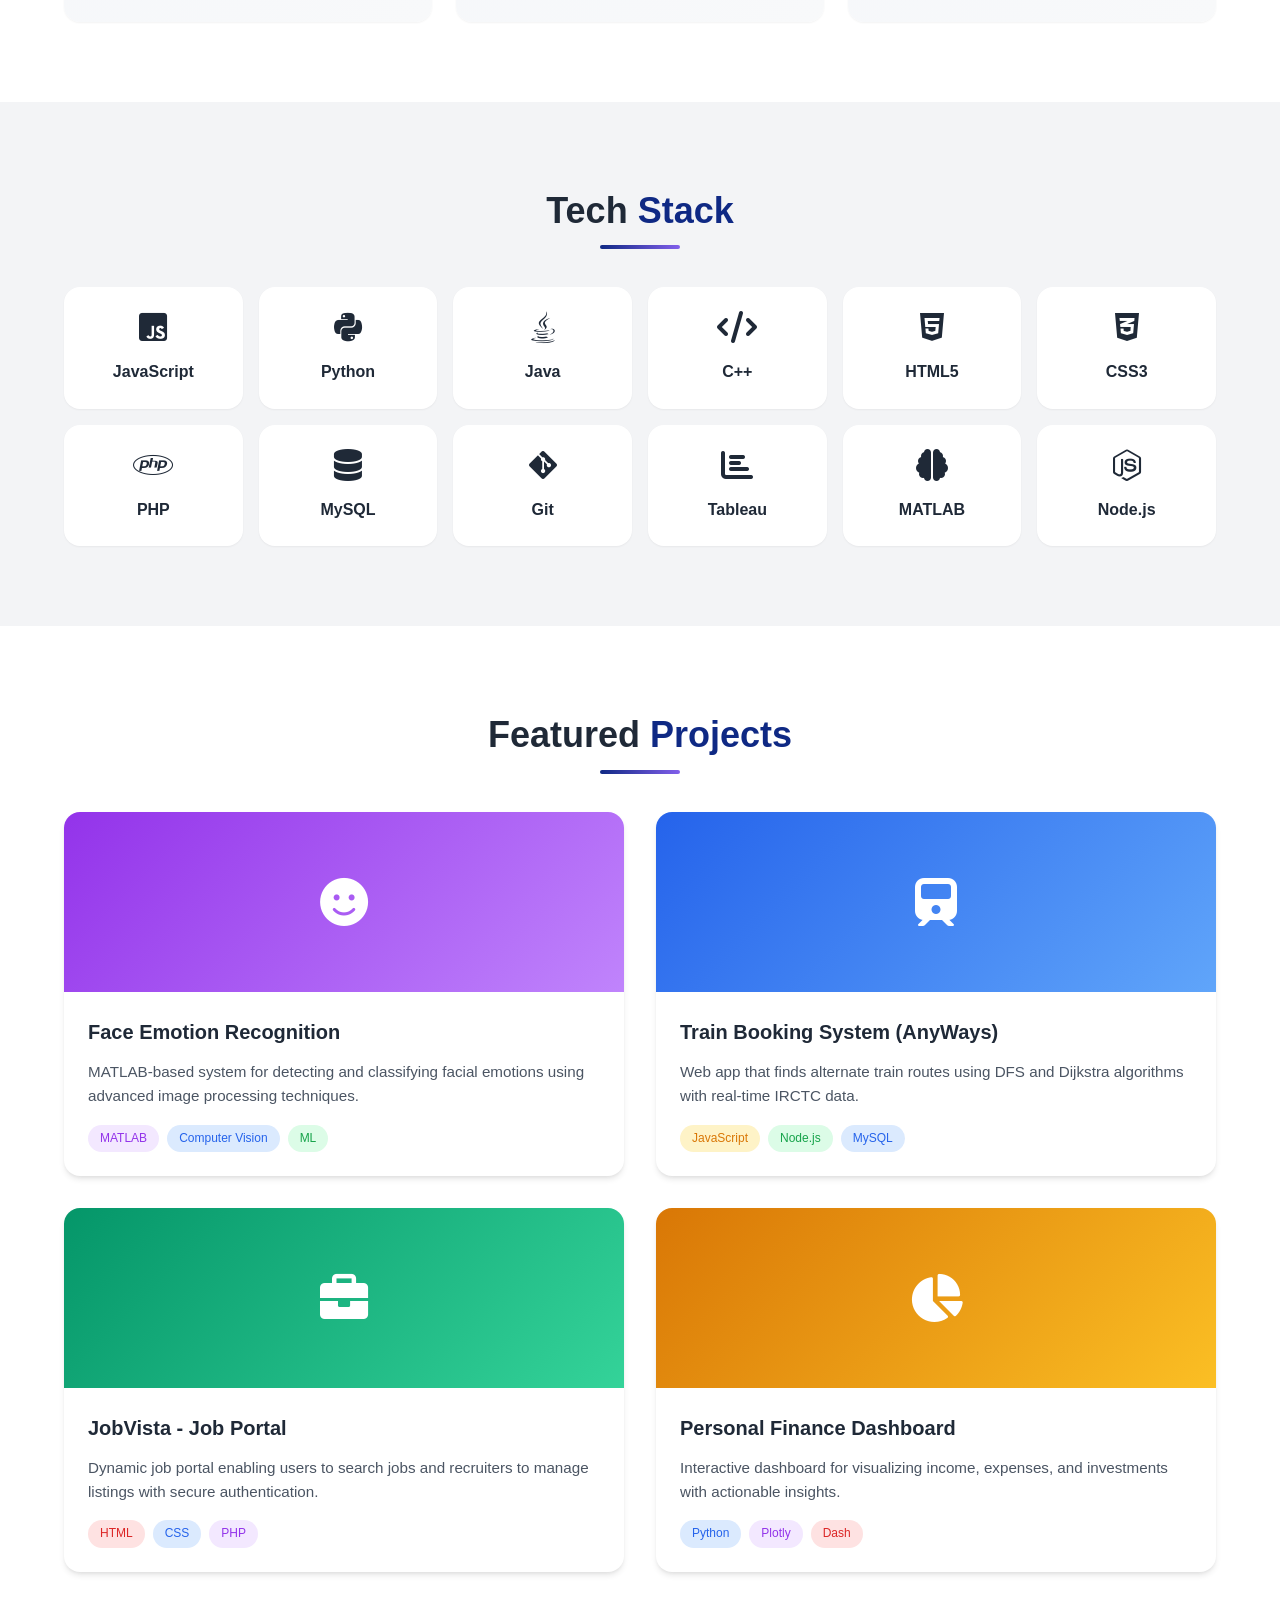
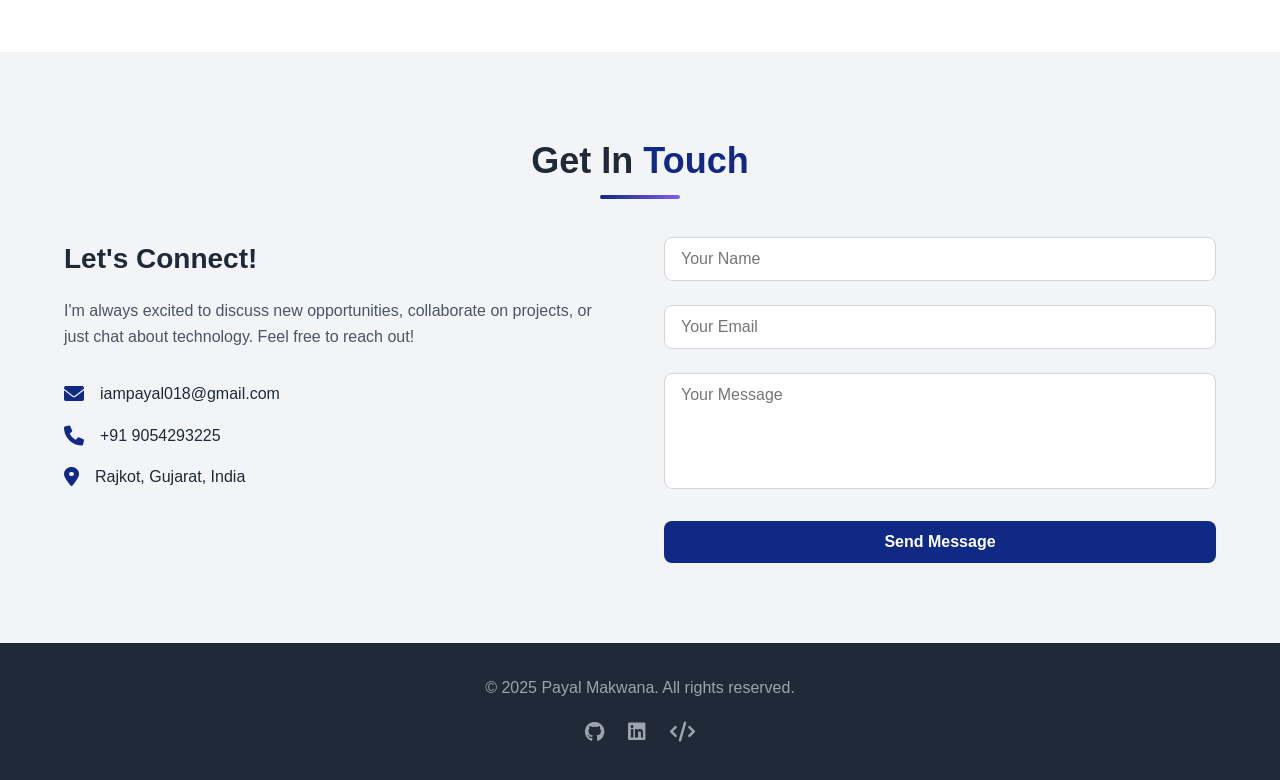
==== commit 90770e09: "new update" ====
--- a/index.html
+++ b/index.html
@@ -317,7 +317,7 @@
     <!-- Footer -->
     <footer class="footer">
         <div class="container">
-            <p class="copyright">© 2024 Payal Makwana. All rights reserved.</p>
+            <p class="copyright">© 2025 Payal Makwana. All rights reserved.</p>
             <div class="footer-social">
                 <a href="https://github.com/Payal-mak" target="_blank" class="footer-social-link">
                     <i class="fab fa-github"></i>
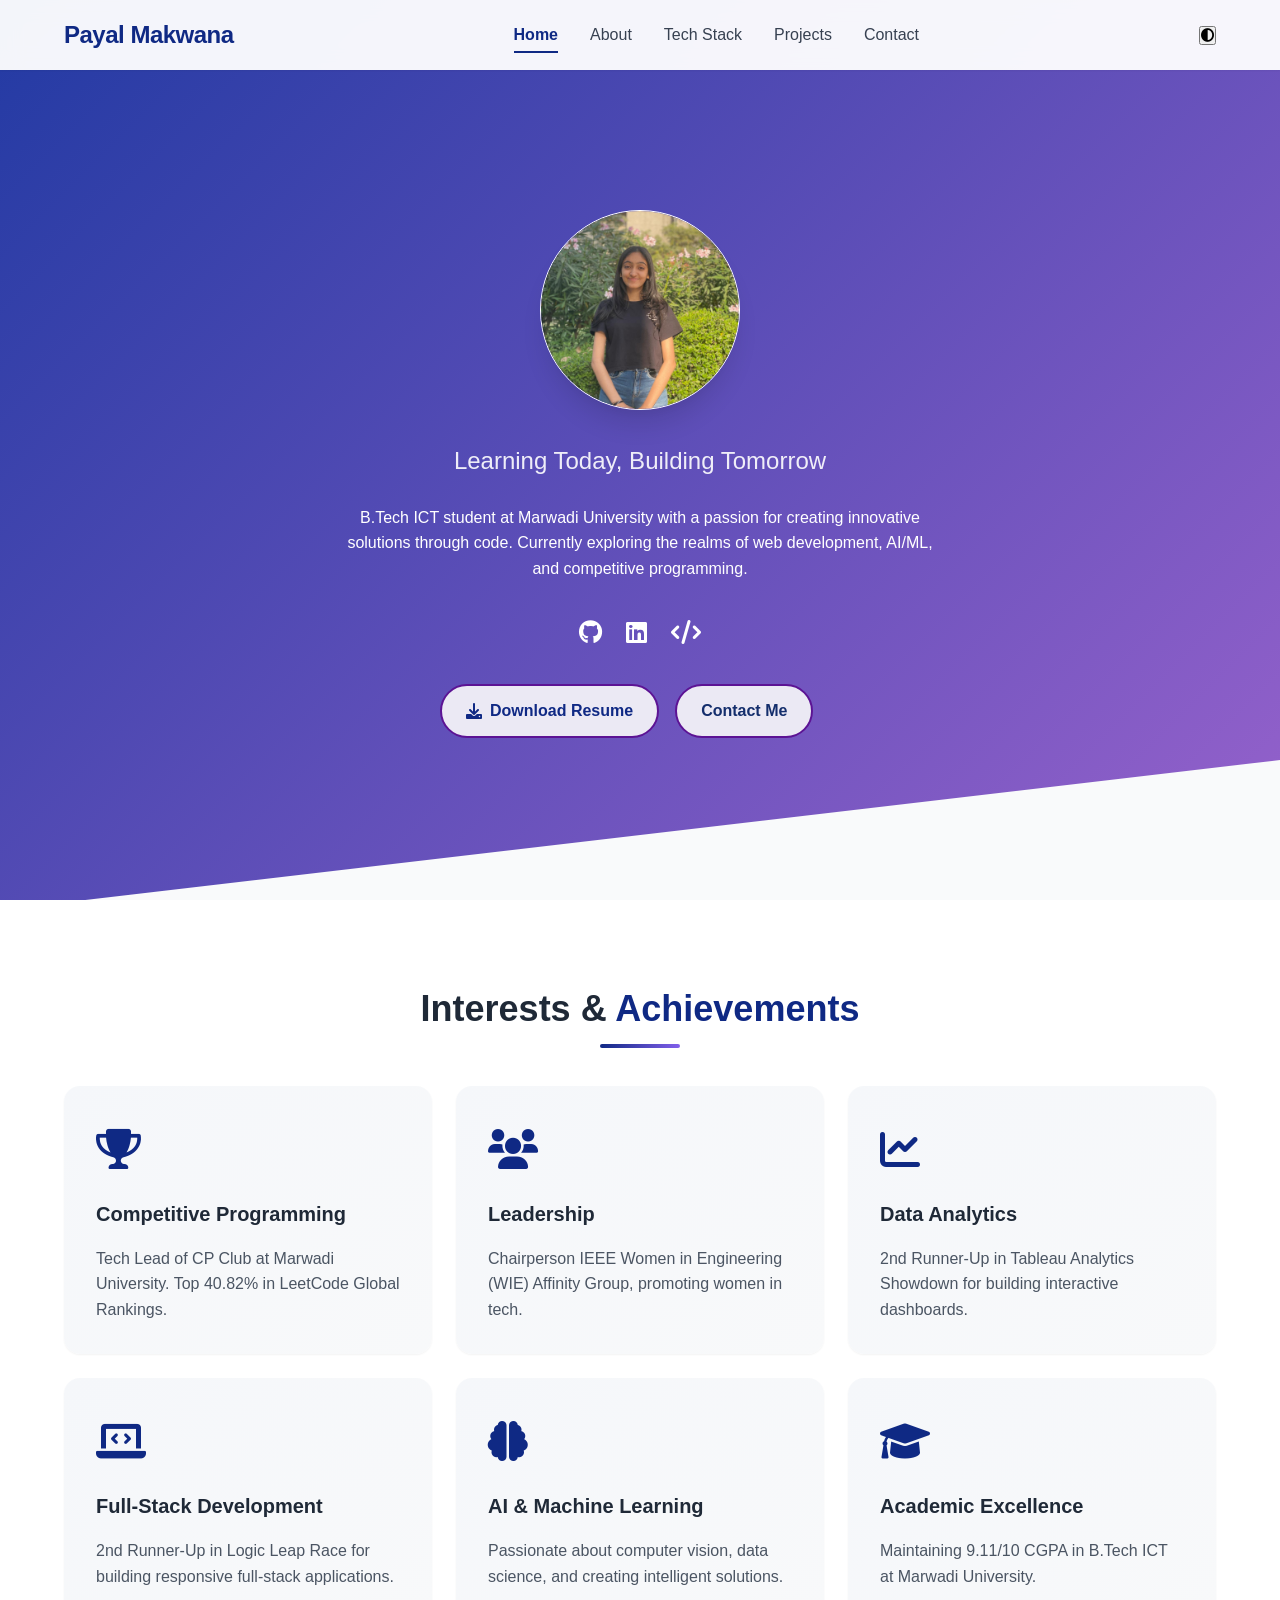
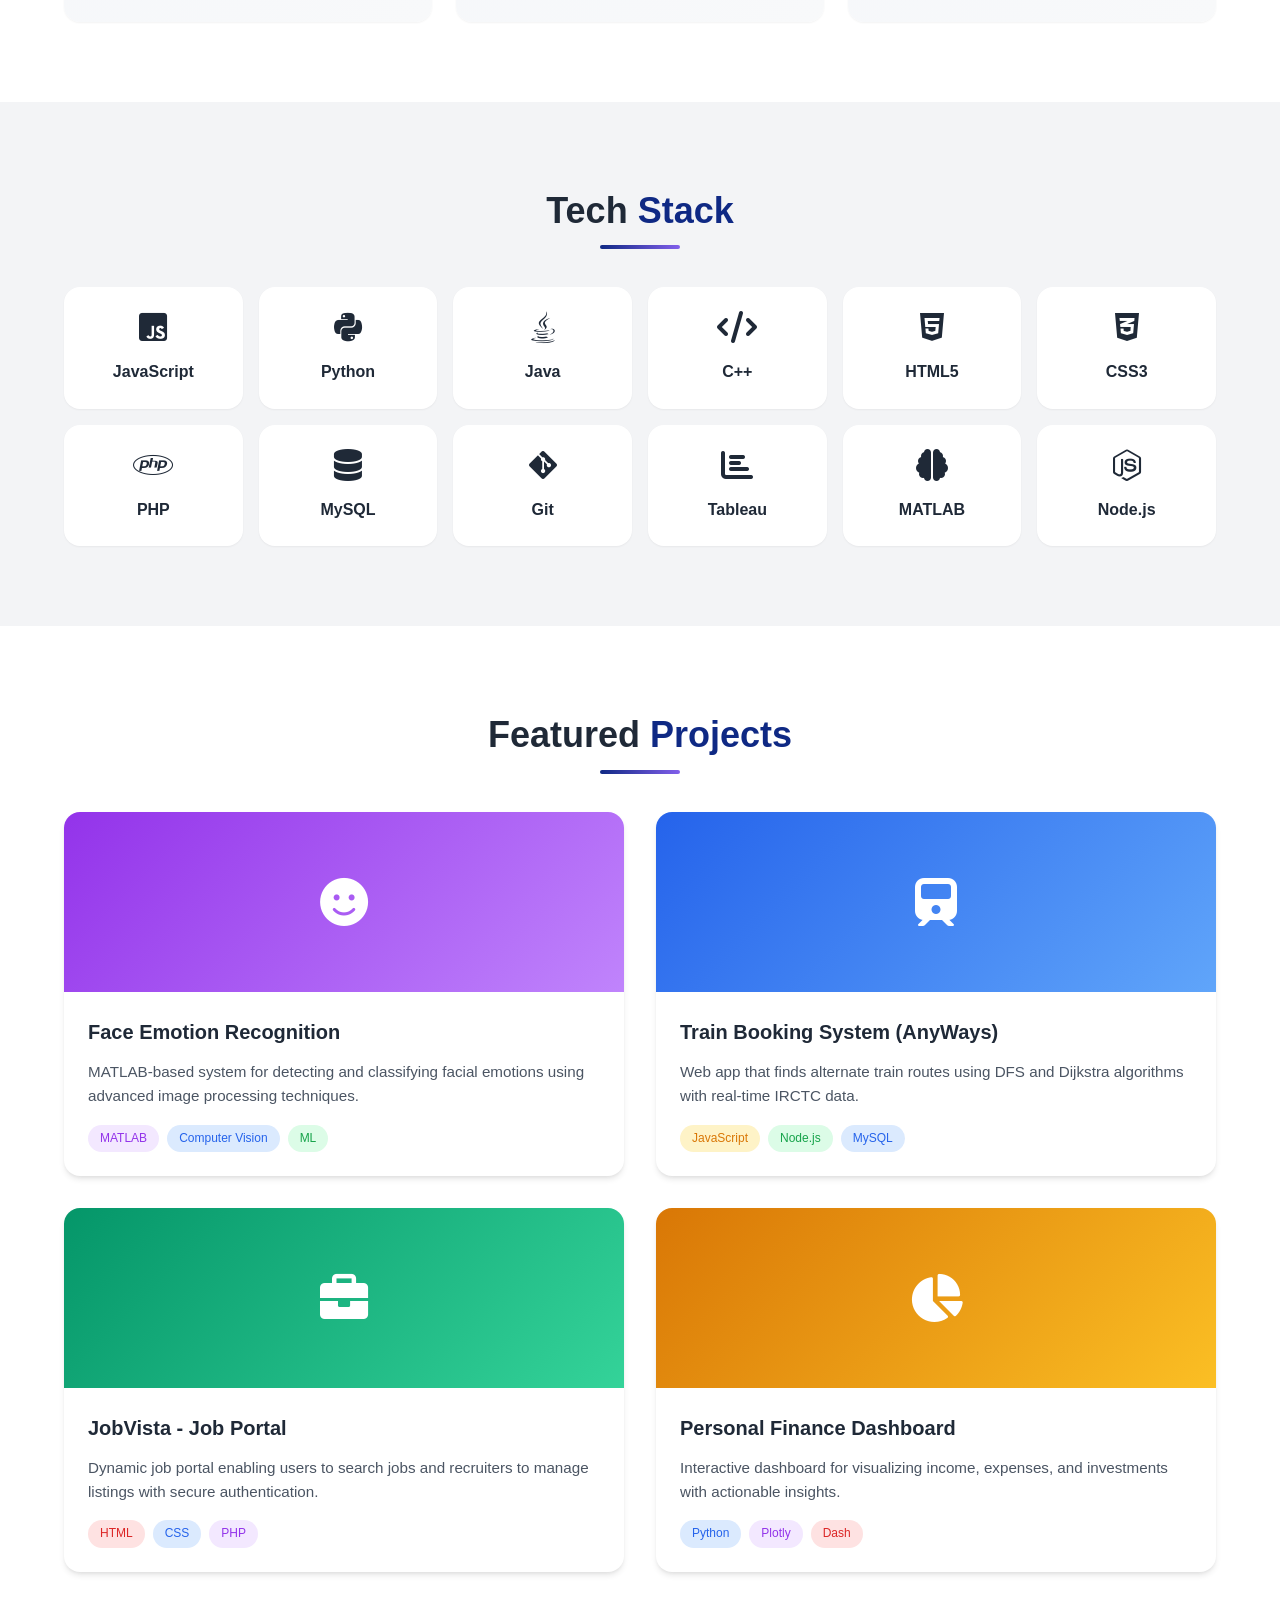
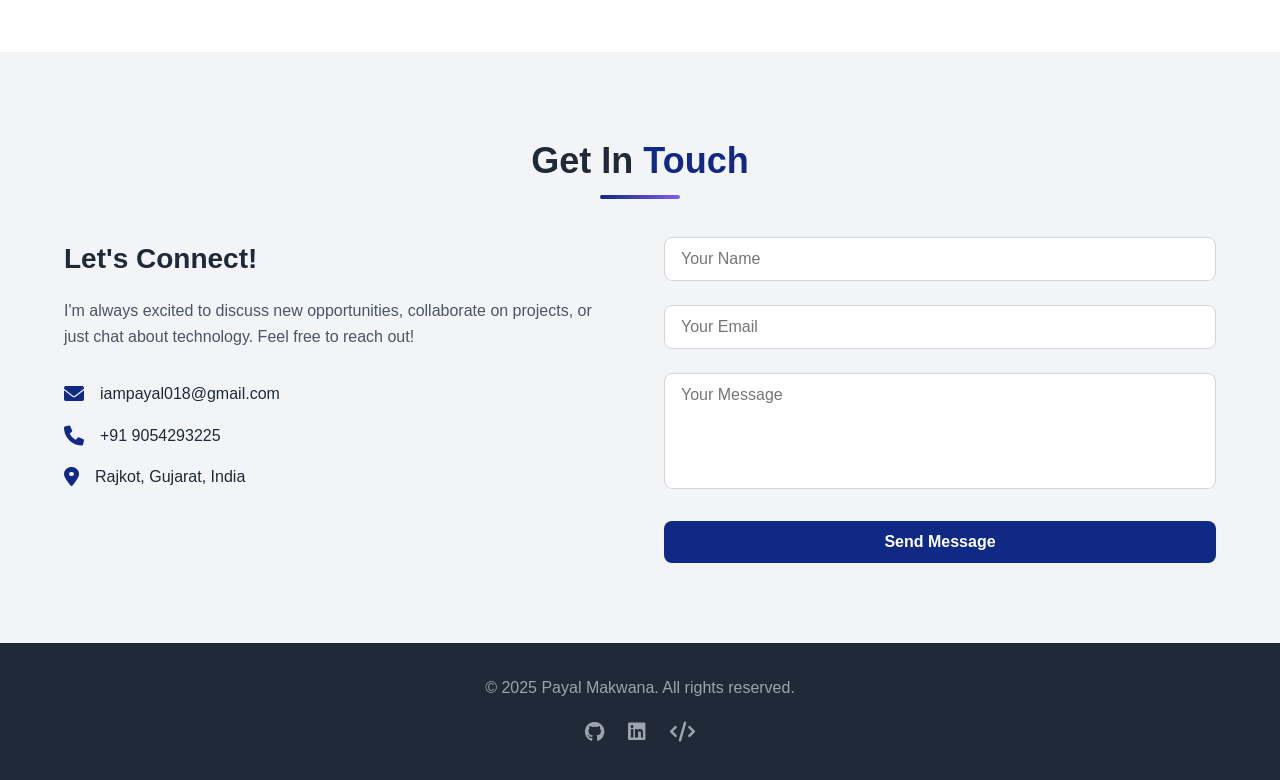
==== commit 4d4ad6f4: "feat: Added a `<div class="theme-toggle">` containing a button with ID `theme-toggle-btn` in the nav" ====
--- a/index.html
+++ b/index.html
@@ -21,6 +21,11 @@
                     <a href="#projects" class="nav-link">Projects</a>
                     <a href="#contact" class="nav-link">Contact</a>
                 </div>
+                <div class="theme-toggle">
+                    <button id="theme-toggle-btn" aria-label="Toggle Theme">
+                        <i class="fas fa-adjust"></i>
+                    </button>
+                </div>
                 <div class="mobile-menu-btn">
                     <i class="fas fa-bars"></i>
                 </div>
@@ -55,8 +60,9 @@
                     B.Tech ICT student at Marwadi University with a passion for creating innovative solutions through code. 
                     Currently exploring the realms of web development, AI/ML, and competitive programming.
                 </p>
-                <div class="social-links" data-aos="fade-up" data-aos-delay="800">
-                    <a href="https://github.com/Payal-mak" target="_blank" class="social-link">
+                <div style="width: 100%;">
+                    <div class="social-links" data-aos="fade-up" data-aos-delay="800">
+                        <a href="https://github.com/Payal-mak" target="_blank" class="social-link">
                         <i class="fab fa-github"></i>
                     </a>
                     <a href="https://www.linkedin.com/in/payal-makwana-a2b73829a/" target="_blank" class="social-link">
@@ -65,19 +71,16 @@
                     <a href="https://leetcode.com/u/Payal-Makwana/" target="_blank" class="social-link">
                         <i class="fas fa-code"></i>
                     </a>
-                    <a href="mailto:iampayal018@gmail.com" class="social-link">
-                        <i class="fas fa-envelope"></i>
-                    </a>
-                </div>
-                <div class="cta-buttons" data-aos="fade-up" data-aos-delay="1000">
-                    <a href="resume.pdf" download class="download-btn">
-                        <i class="fas fa-download"></i> Download Resume
-                    </a>
-                    <a href="#contact" class="contact-btn">
-                        Contact Me
-                    </a>
-                </div>
-            </div>
+                </div>
+                    <div class="cta-buttons" data-aos="fade-up" data-aos-delay="1000">
+                        <a href="resume.pdf" download class="download-btn">
+                            <i class="fas fa-download"></i> Download Resume
+                        </a>
+                        <a href="#contact" class="contact-btn">
+                            Contact Me
+                        </a>
+                    </div>
+                </div>
         </div>
         <div class="hero-shape"></div>
     </section>
@@ -362,7 +365,7 @@
                     <span class="tag tag-green">Computer Vision Toolbox</span>
                     <span class="tag tag-red">Machine Learning</span>
                 </div>
-                <a href="https://github.com/Payal-mak" target="_blank" class="github-link">
+                <a href="https://github.com/Payal-mak/Face-Emotion-Recognition" target="_blank" class="github-link">
                     <i class="fab fa-github"></i>
                     View on GitHub
                 </a>
@@ -399,7 +402,7 @@
                     <span class="tag tag-mysql">MySQL</span>
                     <span class="tag tag-purple">IRCTC API</span>
                 </div>
-                <a href="https://github.com/Payal-mak" target="_blank" class="github-link">
+                <a href="https://github.com/Payal-mak/Train-Booking-System" target="_blank" class="github-link">
                     <i class="fab fa-github"></i>
                     View on GitHub
                 </a>
@@ -437,7 +440,7 @@
                     <span class="tag tag-php">PHP</span>
                     <span class="tag tag-mysql">MySQL</span>
                 </div>
-                <a href="https://github.com/Payal-mak" target="_blank" class="github-link">
+                <a href="https://github.com/Payal-mak/JobVista" target="_blank" class="github-link">
                     <i class="fab fa-github"></i>
                     View on GitHub
                 </a>
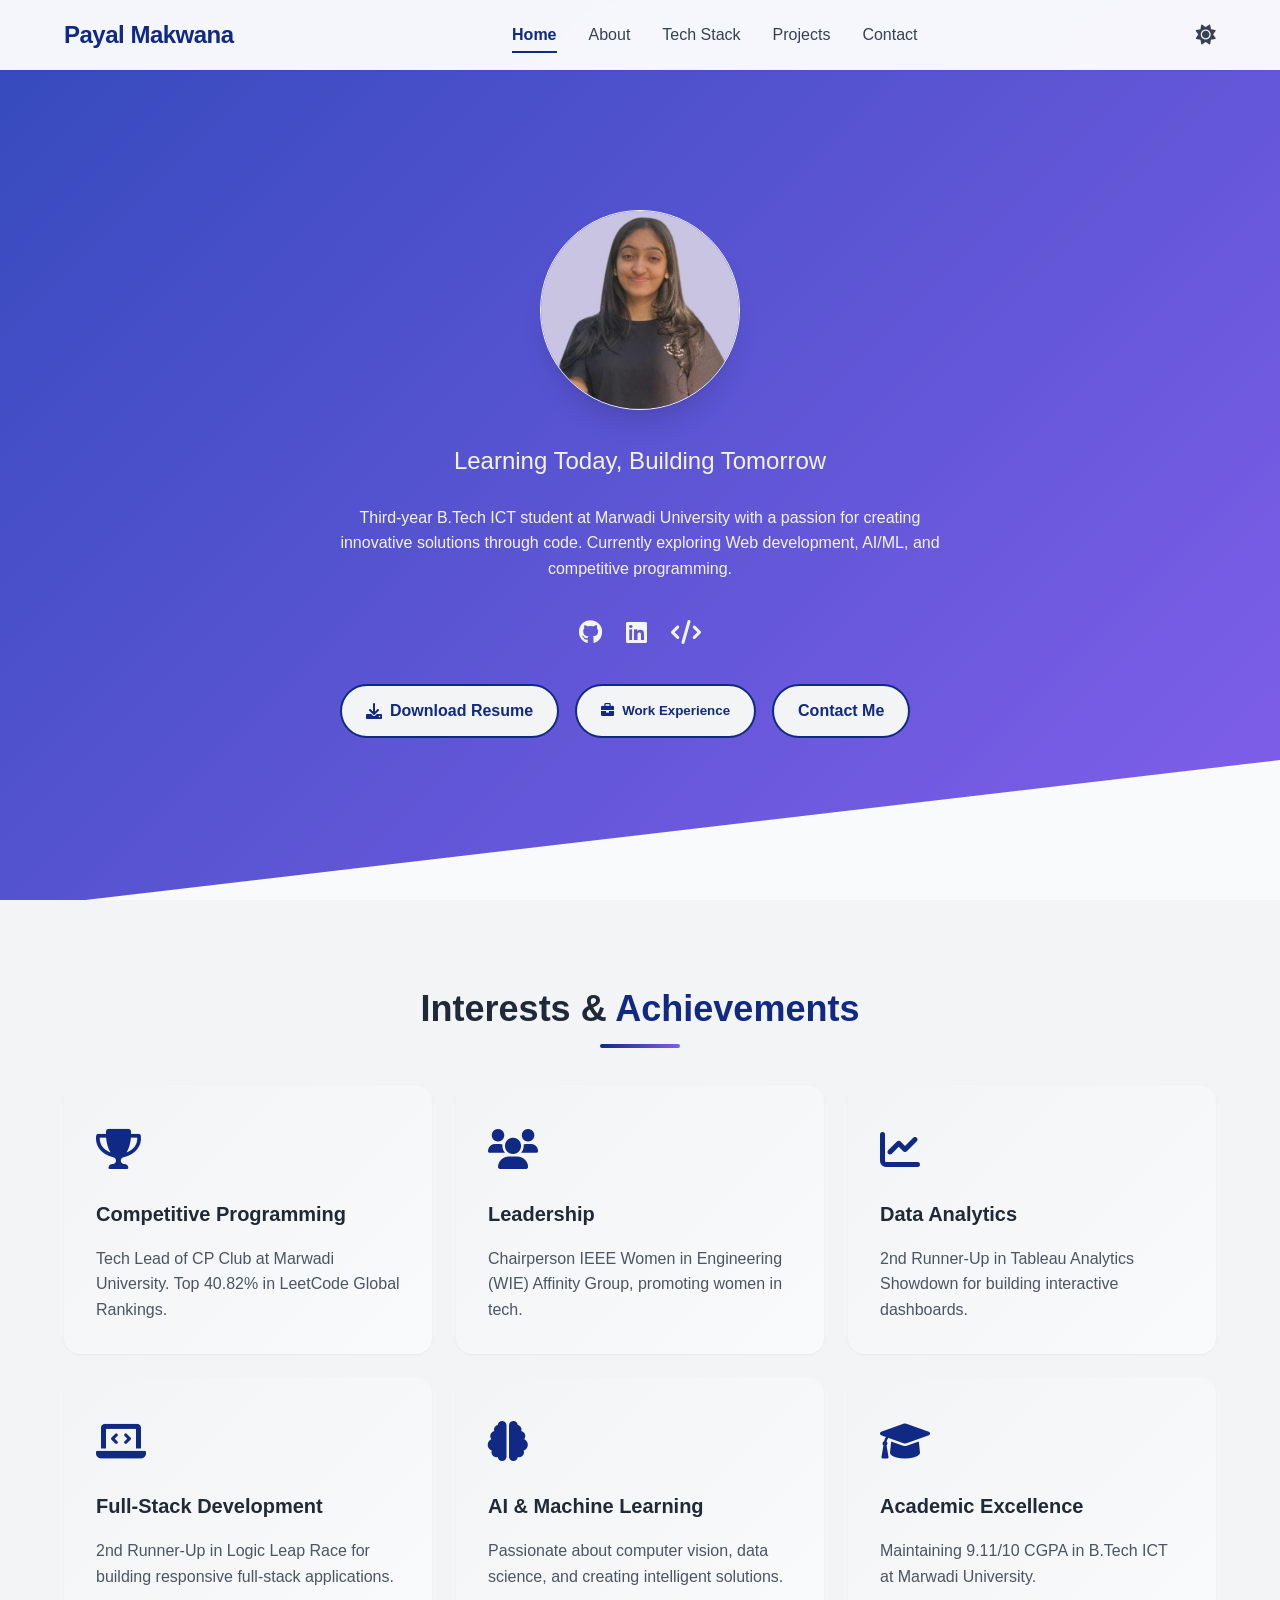
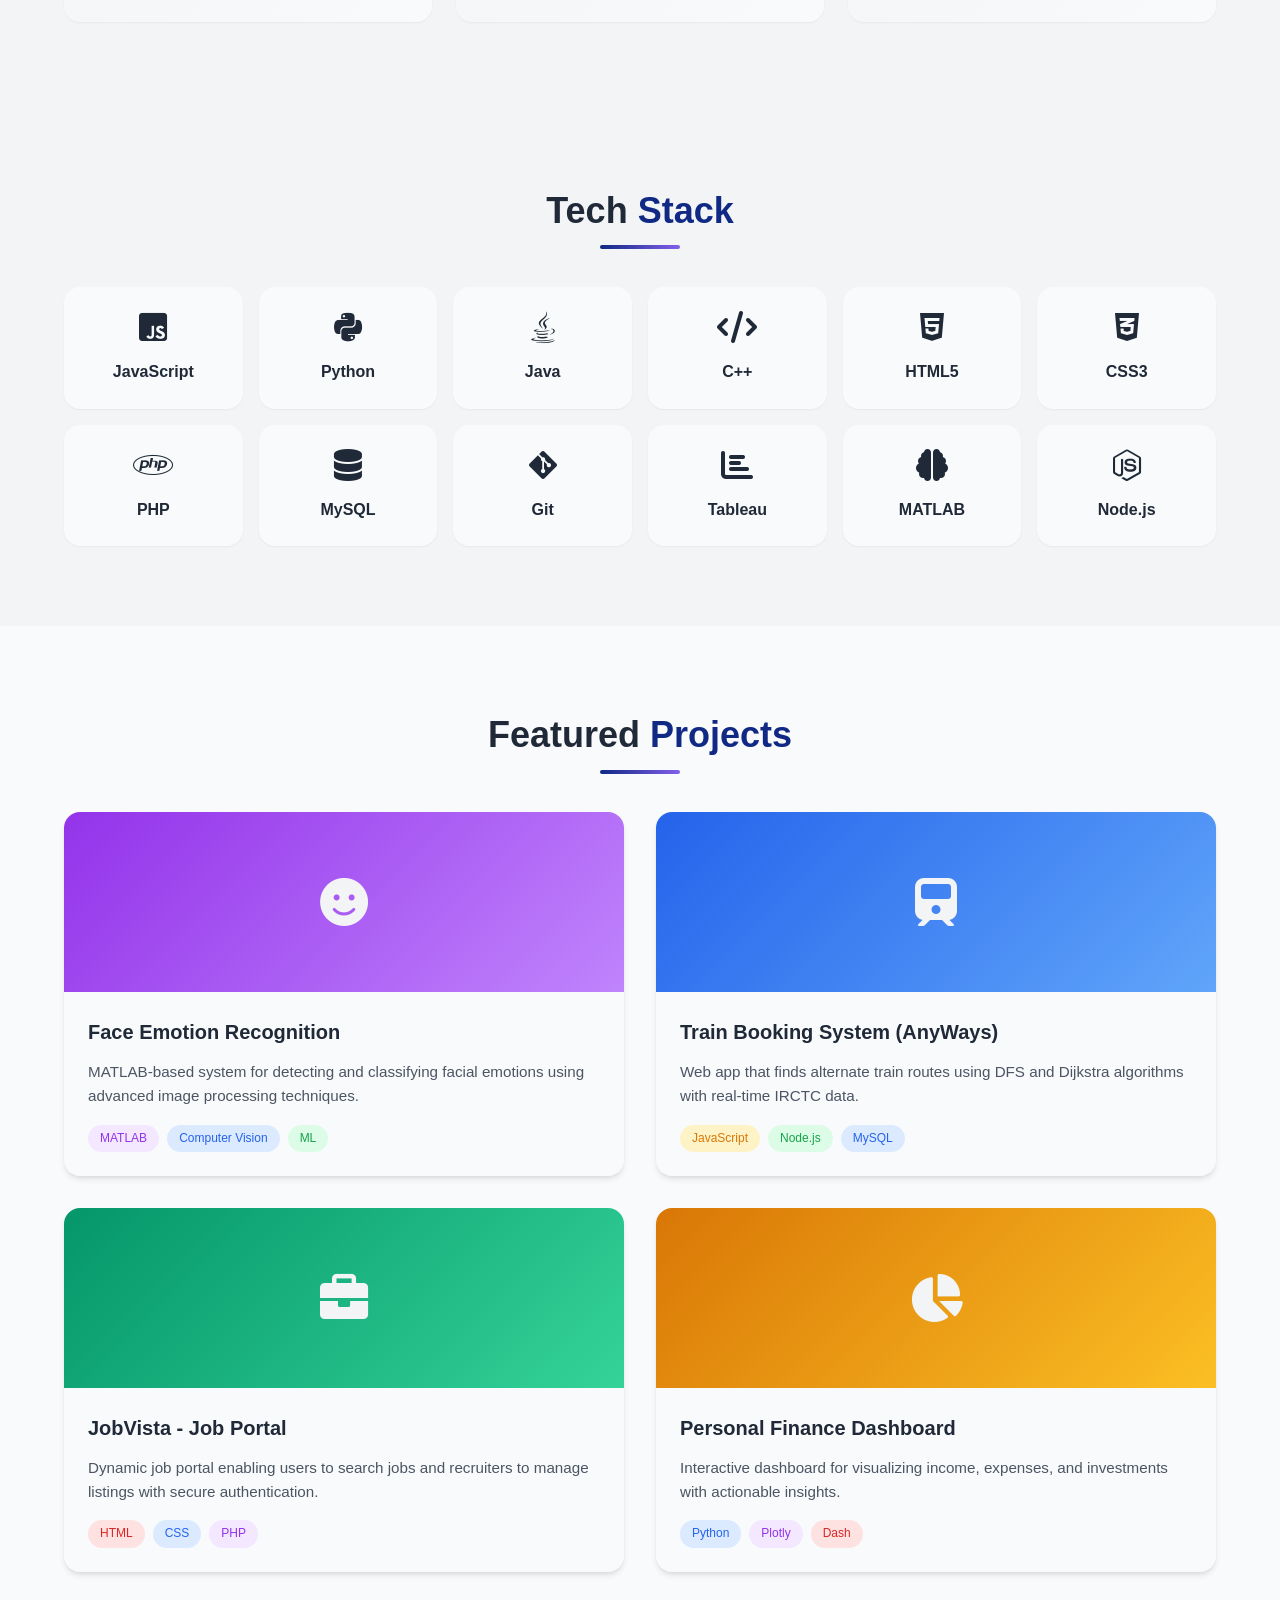
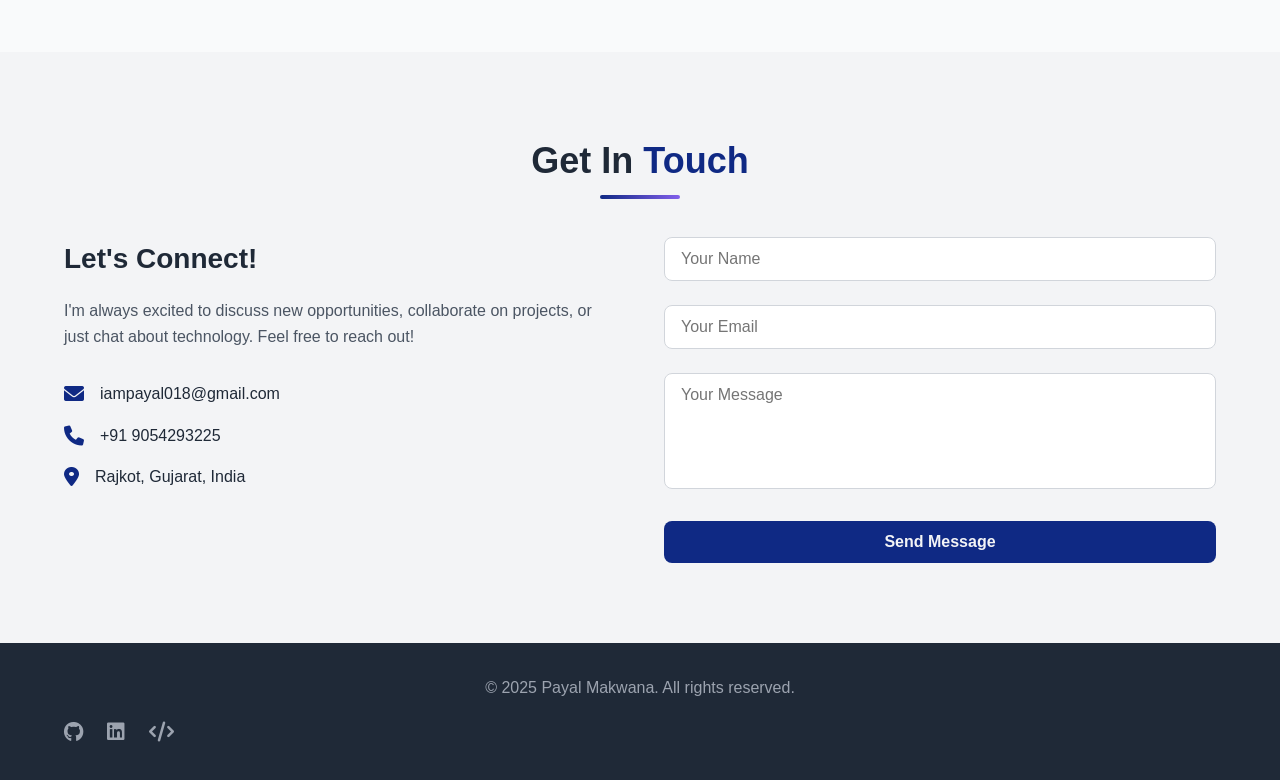
==== commit ad4bb21b: "feat: add the "View Work Experience" component functionality" ====
--- a/index.html
+++ b/index.html
@@ -57,12 +57,12 @@
                     Learning Today, Building Tomorrow
                 </p>
                 <p class="hero-description" data-aos="fade-up" data-aos-delay="600">
-                    B.Tech ICT student at Marwadi University with a passion for creating innovative solutions through code. 
-                    Currently exploring the realms of web development, AI/ML, and competitive programming.
+                    Third-year B.Tech ICT student at Marwadi University with a passion for creating innovative solutions through code. 
+                    Currently exploring Web development, AI/ML, and competitive programming.
                 </p>
                 <div style="width: 100%;">
-                    <div class="social-links" data-aos="fade-up" data-aos-delay="800">
-                        <a href="https://github.com/Payal-mak" target="_blank" class="social-link">
+                <div class="social-links" data-aos="fade-up" data-aos-delay="800">
+                    <a href="https://github.com/Payal-mak" target="_blank" class="social-link">
                         <i class="fab fa-github"></i>
                     </a>
                     <a href="https://www.linkedin.com/in/payal-makwana-a2b73829a/" target="_blank" class="social-link">
@@ -76,14 +76,84 @@
                         <a href="resume.pdf" download class="download-btn">
                             <i class="fas fa-download"></i> Download Resume
                         </a>
+                        <button class="resume-btn" onclick="openResumePanel()">
+                            <i class="fas fa-briefcase"></i> Work Experience
+                        </button>
                         <a href="#contact" class="contact-btn">
                             Contact Me
                         </a>
                     </div>
                 </div>
+            </div>
         </div>
         <div class="hero-shape"></div>
     </section>
+
+    <!-- Resume Panel -->
+    <div id="resume-panel" class="resume-panel">
+        <div class="resume-content">
+            <div class="resume-header">
+                <h3 class="resume-title">My Resume</h3>
+                <button onclick="closeResumePanel()" class="resume-close">
+                    <i class="fas fa-times"></i>
+                </button>
+            </div>
+            <div class="resume-body">
+                <div class="timeline">
+                    <div class="timeline-item" data-aos="fade-right">
+                        <div class="timeline-icon">
+                            <i class="fas fa-graduation-cap"></i>
+                        </div>
+                        <div class="timeline-content">
+                            <h4 class="timeline-title">B.Tech in Information and Communication Technology</h4>
+                            <p class="timeline-subtitle">Marwadi University, Rajkot, Gujarat</p>
+                            <p class="timeline-date">2022 - Present (Third Year)</p>
+                            <ul class="timeline-details">
+                                <li>Maintaining a CGPA of 9.11/10</li>
+                                <li>Active member of the Competitive Programming Club</li>
+                                <li>Chairperson of IEEE Women in Engineering (WIE) Affinity Group</li>
+                            </ul>
+                        </div>
+                    </div>
+                    <div class="timeline-item" data-aos="fade-right" data-aos-delay="100">
+                        <div class="timeline-icon">
+                            <i class="fas fa-briefcase"></i>
+                        </div>
+                        <div class="timeline-content">
+                            <h4 class="timeline-title">Summer Intern, IEEE Signal Processing Society</h4>
+                            <p class="timeline-subtitle">Gujarat Section’s Summer Mentorship Program 2025</p>
+                            <p class="timeline-date">Summer 2025</p>
+                            <ul class="timeline-details">
+                                <li>Selected for a mentorship program focused on signal processing projects</li>
+                                <li>Working on advanced algorithms for real-world applications</li>
+                                <li>Collaborating with industry experts and researchers</li>
+                            </ul>
+                        </div>
+                    </div>
+                    <div class="timeline-item" data-aos="fade-right" data-aos-delay="200">
+                        <div class="timeline-icon">
+                            <i class="fas fa-briefcase"></i>
+                        </div>
+                        <div class="timeline-content">
+                            <h4 class="timeline-title">Summer Intern, AI Guru</h4>
+                            <p class="timeline-subtitle">AI/ML Domain, Ahmedabad, Gujarat</p>
+                            <p class="timeline-date">Summer 2025</p>
+                            <ul class="timeline-details">
+                                <li>Developing AI/ML models for real-world applications</li>
+                                <li>Hands-on experience with deep learning frameworks</li>
+                                <li>Contributing to innovative projects in an offline setting</li>
+                            </ul>
+                        </div>
+                    </div>
+                </div>
+                <div class="resume-footer">
+                    <a href="IEEE_SPS_Offer.pdf" target="_blank" class="offer-letter-link" title="View IEEE SPS Offer Letter">
+                        <i class="fas fa-file-pdf"></i>
+                    </a>
+                </div>
+            </div>
+        </div>
+    </div>
 
     <!-- Interests Section -->
     <section id="about" class="about">
--- a/styles.css
+++ b/styles.css
@@ -1,5 +1,6 @@
 /* Base Styles */
 :root {
+  /* Light Theme Variables */
   --primary: #0f2984;
   --primary-dark: #344abc;
   --primary-light: #825feb;
@@ -20,6 +21,67 @@
   --shadow: 0 4px 6px -1px rgba(0, 0, 0, 0.1), 0 2px 4px -1px rgba(0, 0, 0, 0.06);
   --shadow-md: 0 10px 15px -3px rgba(0, 0, 0, 0.1), 0 4px 6px -2px rgba(0, 0, 0, 0.05);
   --shadow-lg: 0 20px 25px -5px rgba(0, 0, 0, 0.1), 0 10px 10px -5px rgba(0, 0, 0, 0.04);
+  --font-family: "Segoe UI", Tahoma, Geneva, Verdana, sans-serif;
+}
+
+/* Dark Theme Variables */
+[data-theme="dark"] {
+  --primary: #6b7280;
+  --primary-dark: #4b5563;
+  --primary-light: #9ca3af;
+  --accent: #374151;
+  --dark: #f9fafb;
+  --light: #1f2937;
+  --gray-100: #111827;
+  --gray-200: #1f2937;
+  --gray-300: #374151;
+  --gray-400: #4b5563;
+  --gray-500: #6b7280;
+  --gray-600: #9ca3af;
+  --gray-700: #d1d5db;
+  --gray-800: #e5e7eb;
+  --gray-900: #f3f4f6;
+  --font-family: "Segoe UI", Tahoma, Geneva, Verdana, sans-serif;
+}
+
+/* Hacker Theme Variables */
+[data-theme="hacker"] {
+  --primary: #00ff00;
+  --primary-dark: #00cc00;
+  --primary-light: #33ff33;
+  --accent: #003300;
+  --dark: #00ff00;
+  --light: #000000;
+  --gray-100: #000000;
+  --gray-200: #001100;
+  --gray-300: #002200;
+  --gray-400: #003300;
+  --gray-500: #004400;
+  --gray-600: #005500;
+  --gray-700: #006600;
+  --gray-800: #007700;
+  --gray-900: #008800;
+  --transition: none;
+  --shadow-sm: none;
+  --shadow: none;
+  --shadow-md: none;
+  --shadow-lg: none;
+  --font-family: "Courier New", monospace;
+}
+
+/* Blinking Cursor Effect for Hacker Theme */
+[data-theme="hacker"] .hero-title::after {
+  content: "|";
+  animation: blink 1s step-end infinite;
+}
+
+@keyframes blink {
+  0%, 50% {
+    opacity: 1;
+  }
+  51%, 100% {
+    opacity: 0;
+  }
 }
 
 * {
@@ -33,7 +95,7 @@
 }
 
 body {
-  font-family: "Segoe UI", Tahoma, Geneva, Verdana, sans-serif;
+  font-family: var(--font-family);
   line-height: 1.6;
   color: var(--gray-800);
   background-color: var(--light);
@@ -62,8 +124,7 @@
 
 /* Animations */
 @keyframes float {
-  0%,
-  100% {
+  0%, 100% {
     transform: translateY(0px);
   }
   50% {
@@ -72,8 +133,7 @@
 }
 
 @keyframes pulse {
-  0%,
-  100% {
+  0%, 100% {
     transform: scale(1);
   }
   50% {
@@ -108,6 +168,17 @@
   }
   to {
     transform: translateY(0);
+    opacity: 1;
+  }
+}
+
+@keyframes slideIn {
+  from {
+    transform: translateX(100%);
+    opacity: 0;
+  }
+  to {
+    transform: translateX(0);
     opacity: 1;
   }
 }
@@ -193,6 +264,24 @@
   width: 100%;
 }
 
+.theme-toggle {
+  display: flex;
+  align-items: center;
+}
+
+#theme-toggle-btn {
+  background: none;
+  border: none;
+  font-size: 1.25rem;
+  color: var(--gray-700);
+  cursor: pointer;
+  transition: var(--transition);
+}
+
+#theme-toggle-btn:hover {
+  color: var(--primary);
+}
+
 .mobile-menu-btn {
   display: block;
   font-size: 1.25rem;
@@ -202,7 +291,7 @@
 
 .mobile-menu {
   display: none;
-  background-color: white;
+  background-color: var(--light);
   border-top: 1px solid var(--gray-200);
   animation: slideDown 0.3s ease;
 }
@@ -233,8 +322,8 @@
 /* Hero Section */
 .hero {
   min-height: 100vh;
-  background: linear-gradient(135deg, #223aa3 0%, #9762cc 100%);
-  color: white;
+  background: linear-gradient(135deg, var(--primary-dark) 0%, var(--primary-light) 100%);
+  color: var(--gray-100);
   display: flex;
   align-items: center;
   justify-content: center;
@@ -254,7 +343,7 @@
   height: 150px;
   margin: 0 auto 2rem;
   border-radius: 50%;
-  border: 1.5px solid white;
+  border: 1.5px solid var(--gray-100);
   overflow: hidden;
   box-shadow: var(--shadow-lg);
   animation: float 6s ease-in-out infinite;
@@ -276,13 +365,13 @@
 .hero-subtitle {
   font-size: 1.25rem;
   margin-bottom: 1.5rem;
-  color: rgba(255, 255, 255, 0.9);
+  color: var(--gray-100);
 }
 
 .hero-description {
   max-width: 600px;
   margin: 0 auto 2rem;
-  color: rgba(255, 255, 255);
+  color: var(--gray-100);
   font-size: 1rem;
 }
 
@@ -295,12 +384,12 @@
 
 .social-link {
   font-size: 1.5rem;
-  color: white;
+  color: var(--gray-100);
   transition: var(--transition);
 }
 
 .social-link:hover {
-  color: #250650;
+  color: var(--primary);
   transform: translateY(-5px);
 }
 
@@ -308,12 +397,13 @@
   display: flex;
   flex-direction: column;
   gap: 1rem;
-  max-width: 400px;
+  max-width: 600px;
   margin: 0 auto;
 }
 
 .download-btn,
-.contact-btn {
+.contact-btn,
+.resume-btn {
   padding: 0.75rem 1.5rem;
   border-radius: 50px;
   font-weight: 600;
@@ -322,11 +412,12 @@
   align-items: center;
   justify-content: center;
   gap: 0.5rem;
+  cursor: pointer;
 }
 
 .download-btn {
-  background-color: #ebe9f4;
-  border: 2px solid rgb(92, 19, 148);
+  background-color: var(--gray-100);
+  border: 2px solid var(--primary);
   color: var(--primary);
 }
 
@@ -336,10 +427,22 @@
   box-shadow: var(--shadow-md);
 }
 
+.resume-btn {
+  background-color: var(--gray-100);
+  border: 2px solid var(--primary);
+  color: var(--primary);
+}
+
+.resume-btn:hover {
+  background-color: #ffd700;
+  transform: translateY(-3px);
+  box-shadow: var(--shadow-md);
+}
+
 .contact-btn {
-  background-color: #ebe9f4;
-  border: 2px solid rgb(92, 19, 148);
-  color: rgb(20, 46, 108);
+  background-color: var(--gray-100);
+  border: 2px solid var(--primary);
+  color: var(--primary);
 }
 
 .contact-btn:hover {
@@ -357,10 +460,165 @@
   clip-path: polygon(0 100%, 100% 100%, 100% 0, 0 100%);
 }
 
+/* Resume Panel */
+.resume-panel {
+  display: none;
+  position: fixed;
+  top: 0;
+  right: 0;
+  width: 100%;
+  max-width: 500px;
+  height: 100%;
+  background-color: var(--light);
+  z-index: 1000;
+  box-shadow: -5px 0 15px rgba(0, 0, 0, 0.2);
+  animation: slideIn 0.3s ease;
+}
+
+.resume-panel.show {
+  display: block;
+}
+
+.resume-content {
+  display: flex;
+  flex-direction: column;
+  height: 100%;
+}
+
+.resume-header {
+  display: flex;
+  justify-content: space-between;
+  align-items: center;
+  padding: 1.5rem;
+  border-bottom: 1px solid var(--gray-200);
+}
+
+.resume-title {
+  font-size: 1.5rem;
+  font-weight: 600;
+  color: var(--gray-800);
+}
+
+.resume-close {
+  background: none;
+  border: none;
+  font-size: 1.25rem;
+  color: var(--gray-500);
+  cursor: pointer;
+  transition: var(--transition);
+}
+
+.resume-close:hover {
+  color: var(--gray-800);
+}
+
+.resume-body {
+  flex: 1;
+  padding: 1.5rem;
+  overflow-y: auto;
+}
+
+.timeline {
+  position: relative;
+  padding-left: 2rem;
+}
+
+.timeline::before {
+  content: '';
+  position: absolute;
+  left: 0.75rem;
+  top: 0;
+  bottom: 0;
+  width: 4px;
+  background-color: var(--gray-300);
+}
+
+.timeline-item {
+  position: relative;
+  margin-bottom: 2rem;
+}
+
+.timeline-icon {
+  position: absolute;
+  left: -2.25rem;
+  top: 0;
+  width: 40px;
+  height: 40px;
+  background-color: var(--primary);
+  color: var(--gray-100);
+  border-radius: 50%;
+  display: flex;
+  align-items: center;
+  justify-content: center;
+  font-size: 1.25rem;
+}
+
+.timeline-content {
+  background-color: var(--gray-100);
+  padding: 1.5rem;
+  border-radius: 0.5rem;
+  transition: var(--transition);
+}
+
+.timeline-content:hover {
+  transform: translateY(-5px);
+  box-shadow: var(--shadow-md);
+}
+
+.timeline-title {
+  font-size: 1.25rem;
+  font-weight: 600;
+  color: var(--gray-800);
+  margin-bottom: 0.5rem;
+}
+
+.timeline-subtitle {
+  font-size: 1rem;
+  color: var(--gray-600);
+  margin-bottom: 0.5rem;
+}
+
+.timeline-date {
+  font-size: 0.875rem;
+  color: var(--gray-500);
+  margin-bottom: 1rem;
+}
+
+.timeline-details {
+  list-style: disc;
+  padding-left: 1.5rem;
+  color: var(--gray-600);
+  opacity: 0;
+  max-height: 0;
+  overflow: hidden;
+  transition: opacity 0.3s ease, max-height 0.3s ease;
+}
+
+.timeline-content:hover .timeline-details {
+  opacity: 1;
+  max-height: 200px;
+}
+
+.resume-footer {
+  padding: 1rem;
+  text-align: center;
+}
+
+.offer-letter-link {
+  font-size: 1.5rem;
+  color: var(--primary);
+  transition: var(--transition);
+}
+
+.offer-letter-link:hover {
+  color: var(--primary-dark);
+  transform: scale(1.1);
+}
+
 /* About Section */
 .about {
   padding: 5rem 0;
-  background-color: white;
+  background-color: var(--gray-100);
 }
 
 .section-title {
@@ -395,7 +653,7 @@
 }
 
 .interest-card {
-  background: linear-gradient(135deg, #f5f7fa 0%, #f8f9fa 100%);
+  background: linear-gradient(135deg, var(--gray-100) 0%, var(--light) 100%);
   border-radius: 1rem;
   padding: 2rem;
   transition: var(--transition);
@@ -405,7 +663,7 @@
 .interest-card:hover {
   transform: translateY(-10px);
   box-shadow: var(--shadow-lg);
-  background: linear-gradient(135deg, #f8f9fa 0%, #ffffff 100%);
+  background: linear-gradient(135deg, var(--light) 0%, var(--gray-100) 100%);
 }
 
 .interest-icon {
@@ -438,7 +696,7 @@
 }
 
 .tech-card {
-  background-color: white;
+  background-color: var(--light);
   border-radius: 1rem;
   padding: 1.5rem;
   text-align: center;
@@ -454,7 +712,7 @@
   transform: scale(1.05);
   box-shadow: var(--shadow-md);
   background: linear-gradient(135deg, var(--primary), var(--primary-light));
-  color: white;
+  color: var(--gray-100);
 }
 
 .tech-card i {
@@ -464,7 +722,7 @@
 }
 
 .tech-card:hover i {
-  color: white;
+  color: var(--gray-100);
 }
 
 .tech-card p {
@@ -474,7 +732,7 @@
 /* Projects Section */
 .projects {
   padding: 5rem 0;
-  background-color: white;
+  background-color: var(--light);
 }
 
 .projects-grid {
@@ -484,7 +742,7 @@
 }
 
 .project-card {
-  background-color: white;
+  background-color: var(--light);
   border-radius: 1rem;
   overflow: hidden;
   box-shadow: var(--shadow);
@@ -503,7 +761,7 @@
   align-items: center;
   justify-content: center;
   font-size: 3rem;
-  color: white;
+  color: var(--gray-100);
 }
 
 .emotion-recognition {
@@ -556,66 +814,82 @@
   background-color: #f3e8ff;
   color: #9333ea;
 }
+
 .tag-cv {
   background-color: #dbeafe;
   color: #2563eb;
 }
+
 .tag-ml {
   background-color: #dcfce7;
   color: #16a34a;
 }
+
 .tag-js {
   background-color: #fef3c7;
   color: #d97706;
 }
+
 .tag-node {
   background-color: #dcfce7;
   color: #16a34a;
 }
+
 .tag-mysql {
   background-color: #dbeafe;
   color: #2563eb;
 }
+
 .tag-html {
   background-color: #fee2e2;
   color: #dc2626;
 }
+
 .tag-css {
   background-color: #dbeafe;
   color: #2563eb;
 }
+
 .tag-php {
   background-color: #f3e8ff;
   color: #9333ea;
 }
+
 .tag-python {
   background-color: #dbeafe;
   color: #2563eb;
 }
+
 .tag-plotly {
   background-color: #f3e8ff;
   color: #9333ea;
 }
+
 .tag-dash {
   background-color: #fee2e2;
   color: #dc2626;
 }
+
 .tag-blue {
   background-color: #dbeafe;
   color: #2563eb;
 }
+
 .tag-green {
   background-color: #dcfce7;
   color: #16a34a;
 }
+
 .tag-red {
   background-color: #fee2e2;
   color: #dc2626;
 }
+
 .tag-purple {
   background-color: #f3e8ff;
   color: #9333ea;
 }
+
 .tag-yellow {
   background-color: #fef3c7;
   color: #d97706;
@@ -671,7 +945,7 @@
   padding: 0.75rem 1rem;
   border: 1px solid var(--gray-300);
   border-radius: 0.5rem;
-  font-family: inherit;
+  font-family: var(--font-family);
   font-size: 1rem;
   transition: var(--transition);
   outline: none;
@@ -679,7 +953,7 @@
 }
 
 .form-input:focus {
-  border-color: var(--primary);
+  border-color: #8b5cf6;
   box-shadow: 0 0 0 3px rgba(139, 92, 246, 0.1);
 }
 
@@ -687,10 +961,10 @@
   width: 100%;
   padding: 0.75rem 1.5rem;
   background-color: var(--primary);
-  color: white;
+  color: var(--gray-100);
   border: none;
   border-radius: 0.5rem;
-  font-family: inherit;
+  font-family: var(--font-family);
   font-size: 1rem;
   font-weight: 600;
   cursor: pointer;
@@ -706,7 +980,7 @@
 /* Footer */
 .footer {
   background-color: var(--gray-800);
-  color: white;
+  color: var(--gray-100);
   padding: 2rem 0;
   text-align: center;
 }
@@ -718,7 +992,6 @@
 
 .footer-social {
   display: flex;
-  justify-content: center;
   gap: 1.5rem;
 }
 
@@ -729,7 +1002,7 @@
 }
 
 .footer-social-link:hover {
-  color: white;
+  color: var(--gray-100);
   transform: translateY(-3px);
 }
 
@@ -751,11 +1024,10 @@
   display: flex;
   align-items: center;
   justify-content: center;
-  animation: fadeIn 0.3s ease;
 }
 
 .modal-content {
-  background-color: white;
+  background-color: var(--light);
   border-radius: 1rem;
   max-width: 600px;
   width: 100%;
@@ -802,7 +1074,7 @@
   align-items: center;
   justify-content: center;
   font-size: 3rem;
-  color: white;
+  color: var(--gray-100);
   border-radius: 0.5rem;
   margin-bottom: 1.5rem;
 }
@@ -889,17 +1161,23 @@
   }
 
   .contact-content {
-    grid-template-columns: 1fr 1fr;
-  }
-
-  .tech-grid {
-    grid-template-columns: repeat(4, 1fr);
-  }
-
-  .profile-image {
-    width: 180px;
-    height: 180px;
-  }
+    grid-template-columns: 1fr 1 Royalty;
+  display: grid;
+  grid-template-columns: 1fr 1fr;
+}
+
+.tech-grid {
+  grid-template-columns: repeat(4, 1fr);
+}
+
+.profile-image {
+  width: 180px;
+  height: 180px;
+}
+
+.resume-panel {
+  width: 400px;
+}
 }
 
 @media (min-width: 1024px) {
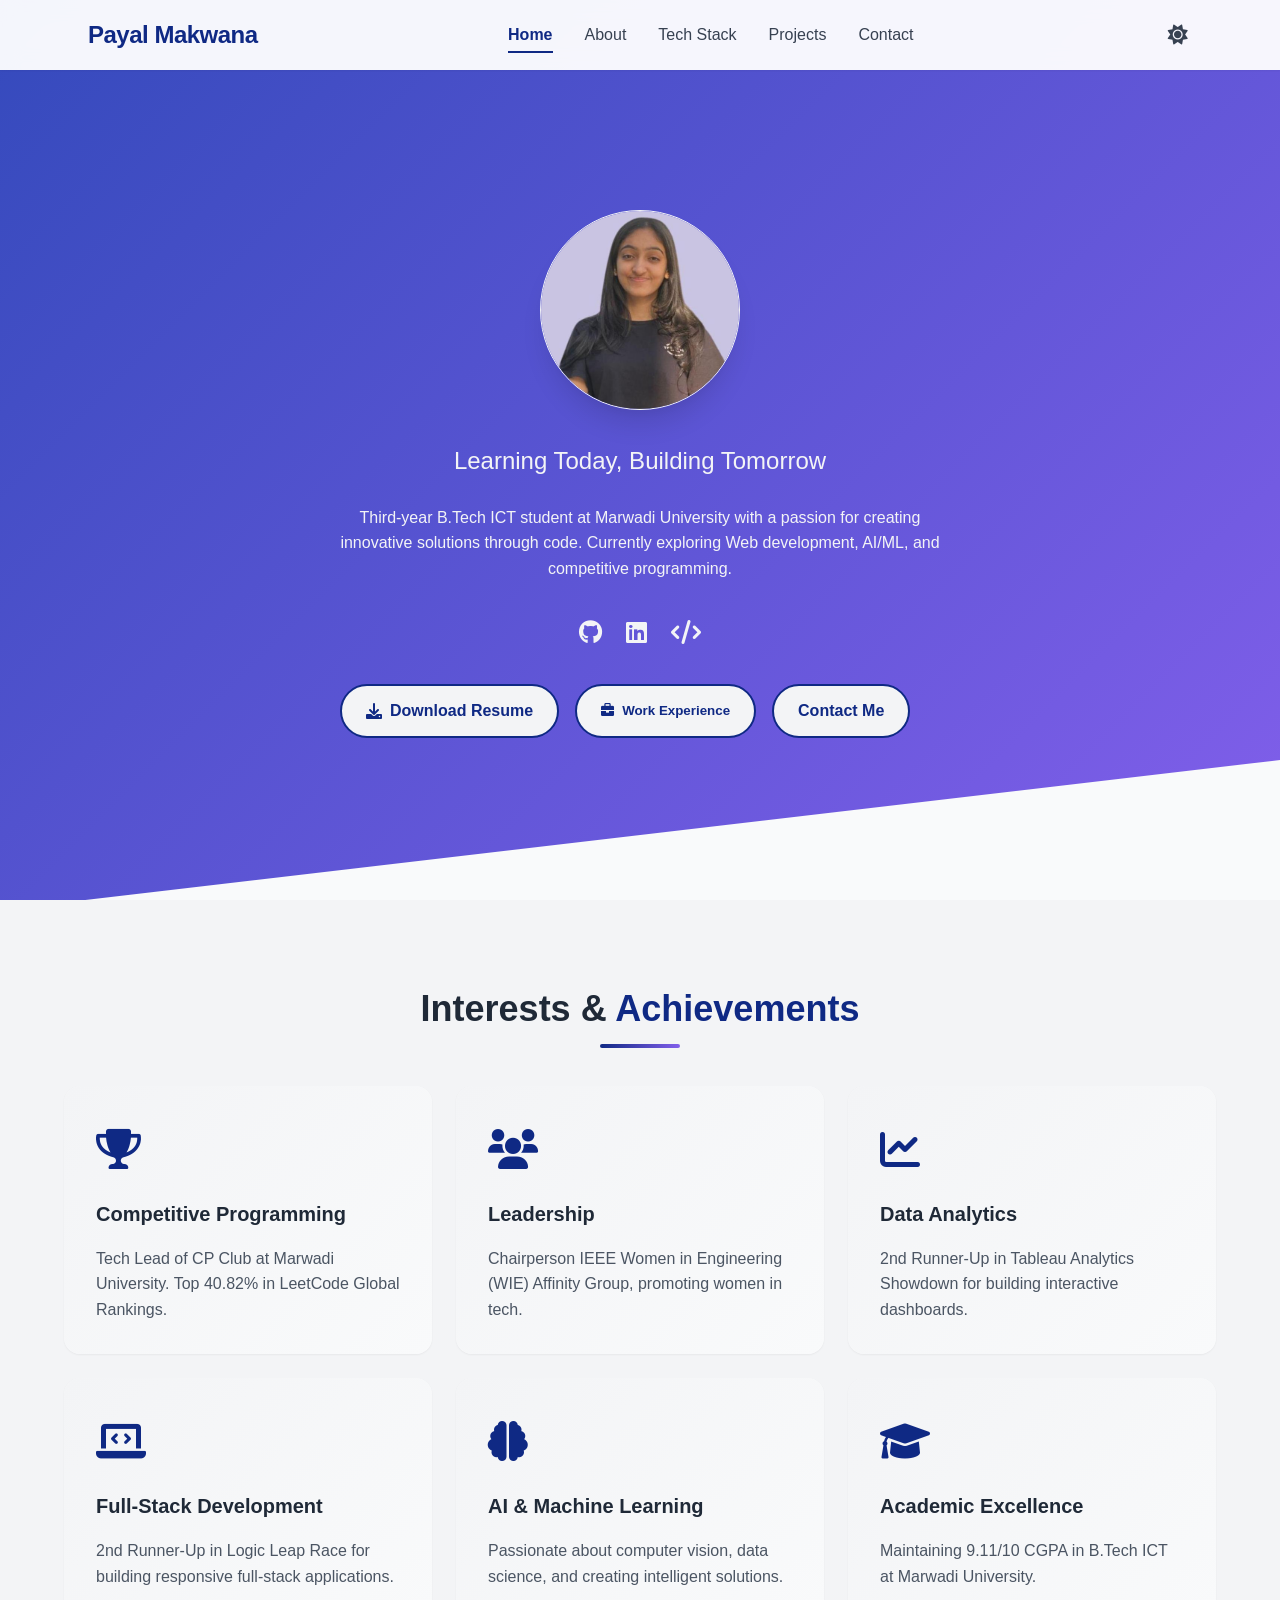
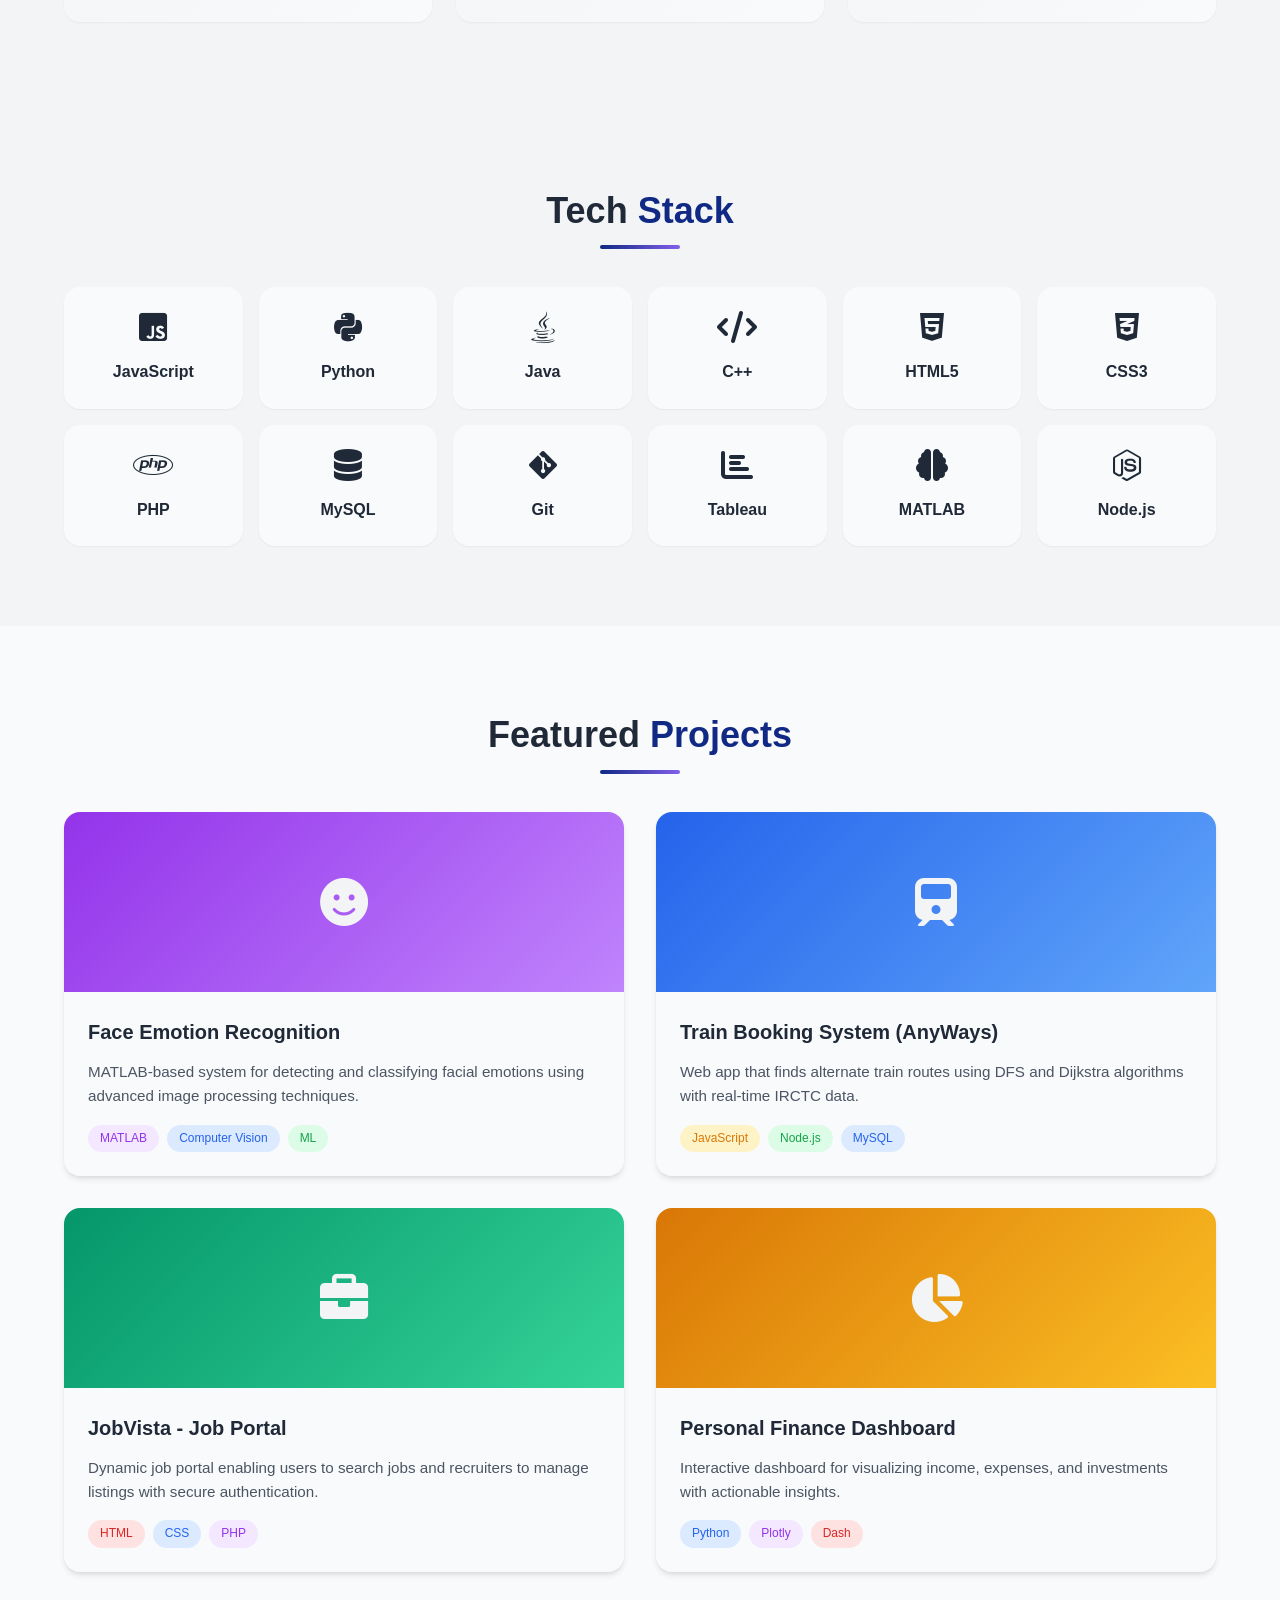
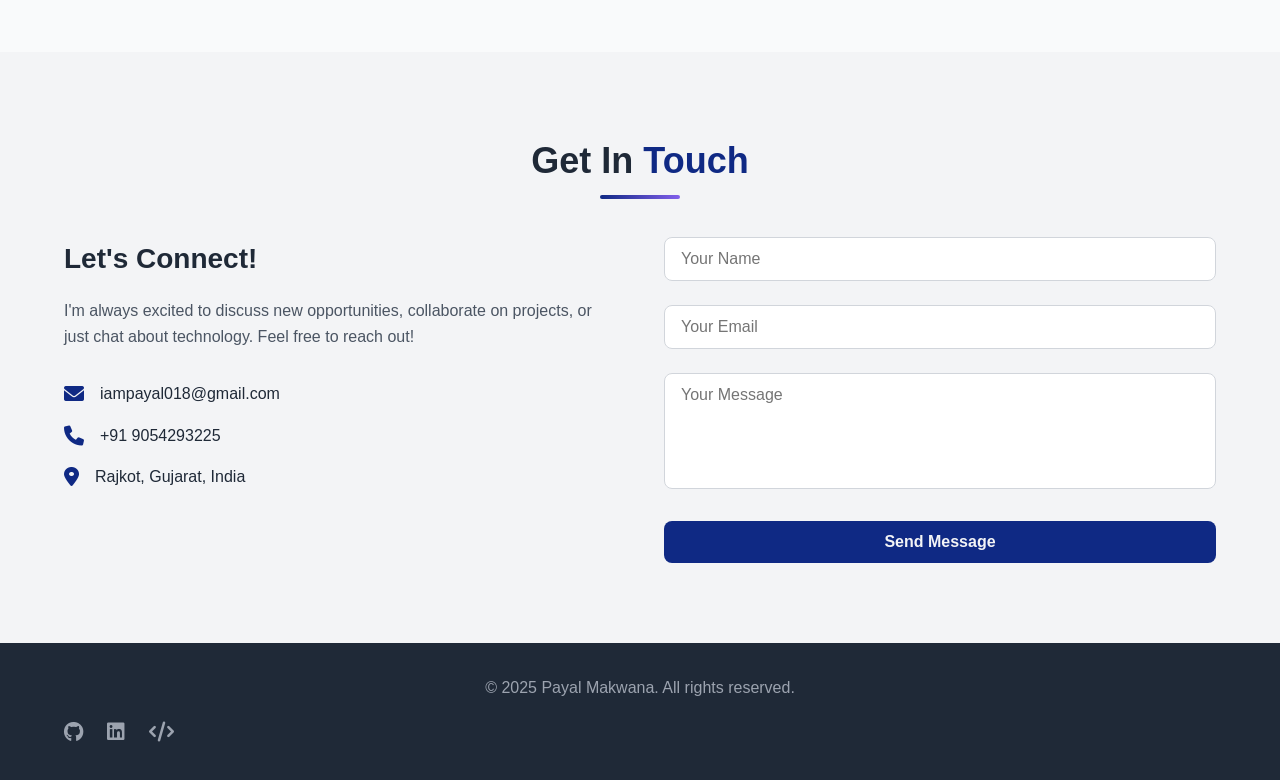
==== commit 4a69f341: "chore: did some minor changes" ====
--- a/index.html
+++ b/index.html
@@ -93,7 +93,7 @@
     <div id="resume-panel" class="resume-panel">
         <div class="resume-content">
             <div class="resume-header">
-                <h3 class="resume-title">My Resume</h3>
+                <h3 class="resume-title">My Work Experience</h3>
                 <button onclick="closeResumePanel()" class="resume-close">
                     <i class="fas fa-times"></i>
                 </button>
@@ -107,11 +107,11 @@
                         <div class="timeline-content">
                             <h4 class="timeline-title">B.Tech in Information and Communication Technology</h4>
                             <p class="timeline-subtitle">Marwadi University, Rajkot, Gujarat</p>
-                            <p class="timeline-date">2022 - Present (Third Year)</p>
+                            <p class="timeline-date">2023 - Present (Second Year)</p>
                             <ul class="timeline-details">
                                 <li>Maintaining a CGPA of 9.11/10</li>
-                                <li>Active member of the Competitive Programming Club</li>
-                                <li>Chairperson of IEEE Women in Engineering (WIE) Affinity Group</li>
+                                <li>Tech Lead of the Competitive Programming Club</li>
+                                <li>Chairperson of IEEE Women in Engineering (WIE) Affinity Group, at Marwadi University</li>
                             </ul>
                         </div>
                     </div>
@@ -122,10 +122,10 @@
                         <div class="timeline-content">
                             <h4 class="timeline-title">Summer Intern, IEEE Signal Processing Society</h4>
                             <p class="timeline-subtitle">Gujarat Section’s Summer Mentorship Program 2025</p>
-                            <p class="timeline-date">Summer 2025</p>
+                            <p class="timeline-date">June 1 to July 15th, 2025</p>
                             <ul class="timeline-details">
                                 <li>Selected for a mentorship program focused on signal processing projects</li>
-                                <li>Working on advanced algorithms for real-world applications</li>
+                                <li>Working on advanced AI/ML algorithms for real-world applications</li>
                                 <li>Collaborating with industry experts and researchers</li>
                             </ul>
                         </div>
@@ -137,19 +137,14 @@
                         <div class="timeline-content">
                             <h4 class="timeline-title">Summer Intern, AI Guru</h4>
                             <p class="timeline-subtitle">AI/ML Domain, Ahmedabad, Gujarat</p>
-                            <p class="timeline-date">Summer 2025</p>
+                            <p class="timeline-date">June 16th to July 16th, 2025</p>
                             <ul class="timeline-details">
-                                <li>Developing AI/ML models for real-world applications</li>
+                                <li>Developing AI/ML related projects and building real world applications</li>
                                 <li>Hands-on experience with deep learning frameworks</li>
                                 <li>Contributing to innovative projects in an offline setting</li>
                             </ul>
                         </div>
                     </div>
-                </div>
-                <div class="resume-footer">
-                    <a href="IEEE_SPS_Offer.pdf" target="_blank" class="offer-letter-link" title="View IEEE SPS Offer Letter">
-                        <i class="fas fa-file-pdf"></i>
-                    </a>
                 </div>
             </div>
         </div>
--- a/styles.css
+++ b/styles.css
@@ -99,6 +99,7 @@
   line-height: 1.6;
   color: var(--gray-800);
   background-color: var(--light);
+  overflow-x: hidden; /* Prevent horizontal overflow */
 }
 
 .container {
@@ -106,6 +107,7 @@
   max-width: 1200px;
   margin: 0 auto;
   padding: 0 1.5rem;
+  box-sizing: border-box; /* Ensure padding doesn't add to width */
 }
 
 a {
@@ -205,6 +207,8 @@
   z-index: 1000;
   box-shadow: var(--shadow-sm);
   transition: var(--transition);
+  /* Ensure no overflow */
+  overflow: visible;
 }
 
 .navbar.scrolled {
@@ -215,7 +219,11 @@
   display: flex;
   justify-content: space-between;
   align-items: center;
-  padding: 1rem 0;
+  padding: 1rem 1rem; /* Adjusted padding for smaller screens */
+  width: 100%;
+  max-width: 1200px;
+  margin: 0 auto;
+  box-sizing: border-box;
 }
 
 .logo {
@@ -223,6 +231,7 @@
   font-weight: 700;
   color: var(--primary);
   letter-spacing: -0.5px;
+  flex-shrink: 0; /* Prevent logo from shrinking */
 }
 
 .nav-links {
@@ -267,6 +276,7 @@
 .theme-toggle {
   display: flex;
   align-items: center;
+  flex-shrink: 0; /* Prevent theme toggle from shrinking */
 }
 
 #theme-toggle-btn {
@@ -276,6 +286,7 @@
   color: var(--gray-700);
   cursor: pointer;
   transition: var(--transition);
+  padding: 0.25rem; /* Add padding for better touch target */
 }
 
 #theme-toggle-btn:hover {
@@ -284,9 +295,13 @@
 
 .mobile-menu-btn {
   display: block;
-  font-size: 1.25rem;
+  font-size: 1.5rem; /* Increased for better visibility */
   color: var(--gray-700);
   cursor: pointer;
+  padding: 0.5rem; /* Ensure adequate touch area */
+  line-height: 1; /* Align icon vertically */
+  min-width: 40px; /* Minimum width to prevent clipping */
+  text-align: right; /* Align to right edge */
 }
 
 .mobile-menu {
@@ -473,16 +488,19 @@
   z-index: 1000;
   box-shadow: -5px 0 15px rgba(0, 0, 0, 0.2);
   animation: slideIn 0.3s ease;
+  transform: translateX(100%); /* Start off-screen */
 }
 
 .resume-panel.show {
   display: block;
+  transform: translateX(0); /* Slide in */
 }
 
 .resume-content {
   display: flex;
   flex-direction: column;
   height: 100%;
+  overflow-y: auto; /* Ensure scrolling if content overflows */
 }
 
 .resume-header {
@@ -1140,6 +1158,10 @@
   .cta-buttons {
     flex-direction: row;
   }
+
+  .navbar-content {
+    padding: 1rem 1.5rem; /* Restore padding for larger screens */
+  }
 }
 
 @media (min-width: 768px) {
@@ -1149,7 +1171,7 @@
   }
 
   .mobile-menu-btn {
-    display: none;
+    display: none; /* Hide on desktop */
   }
 
   .interests-grid {
@@ -1161,23 +1183,27 @@
   }
 
   .contact-content {
-    grid-template-columns: 1fr 1 Royalty;
-  display: grid;
-  grid-template-columns: 1fr 1fr;
-}
-
-.tech-grid {
-  grid-template-columns: repeat(4, 1fr);
-}
-
-.profile-image {
-  width: 180px;
-  height: 180px;
-}
-
-.resume-panel {
-  width: 400px;
-}
+    grid-template-columns: 1fr 1fr;
+  }
+
+  .tech-grid {
+    grid-template-columns: repeat(4, 1fr);
+  }
+
+  .profile-image {
+    width: 180px;
+    height: 180px;
+  }
+
+  .resume-panel {
+    width: 400px;
+    max-width: 400px;
+    transform: translateX(0);
+  }
+
+  .resume-panel.show {
+    transform: translateX(0);
+  }
 }
 
 @media (min-width: 1024px) {
@@ -1197,4 +1223,9 @@
     width: 200px;
     height: 200px;
   }
+
+  .resume-panel {
+    width: 450px;
+    max-width: 450px;
+  }
 }
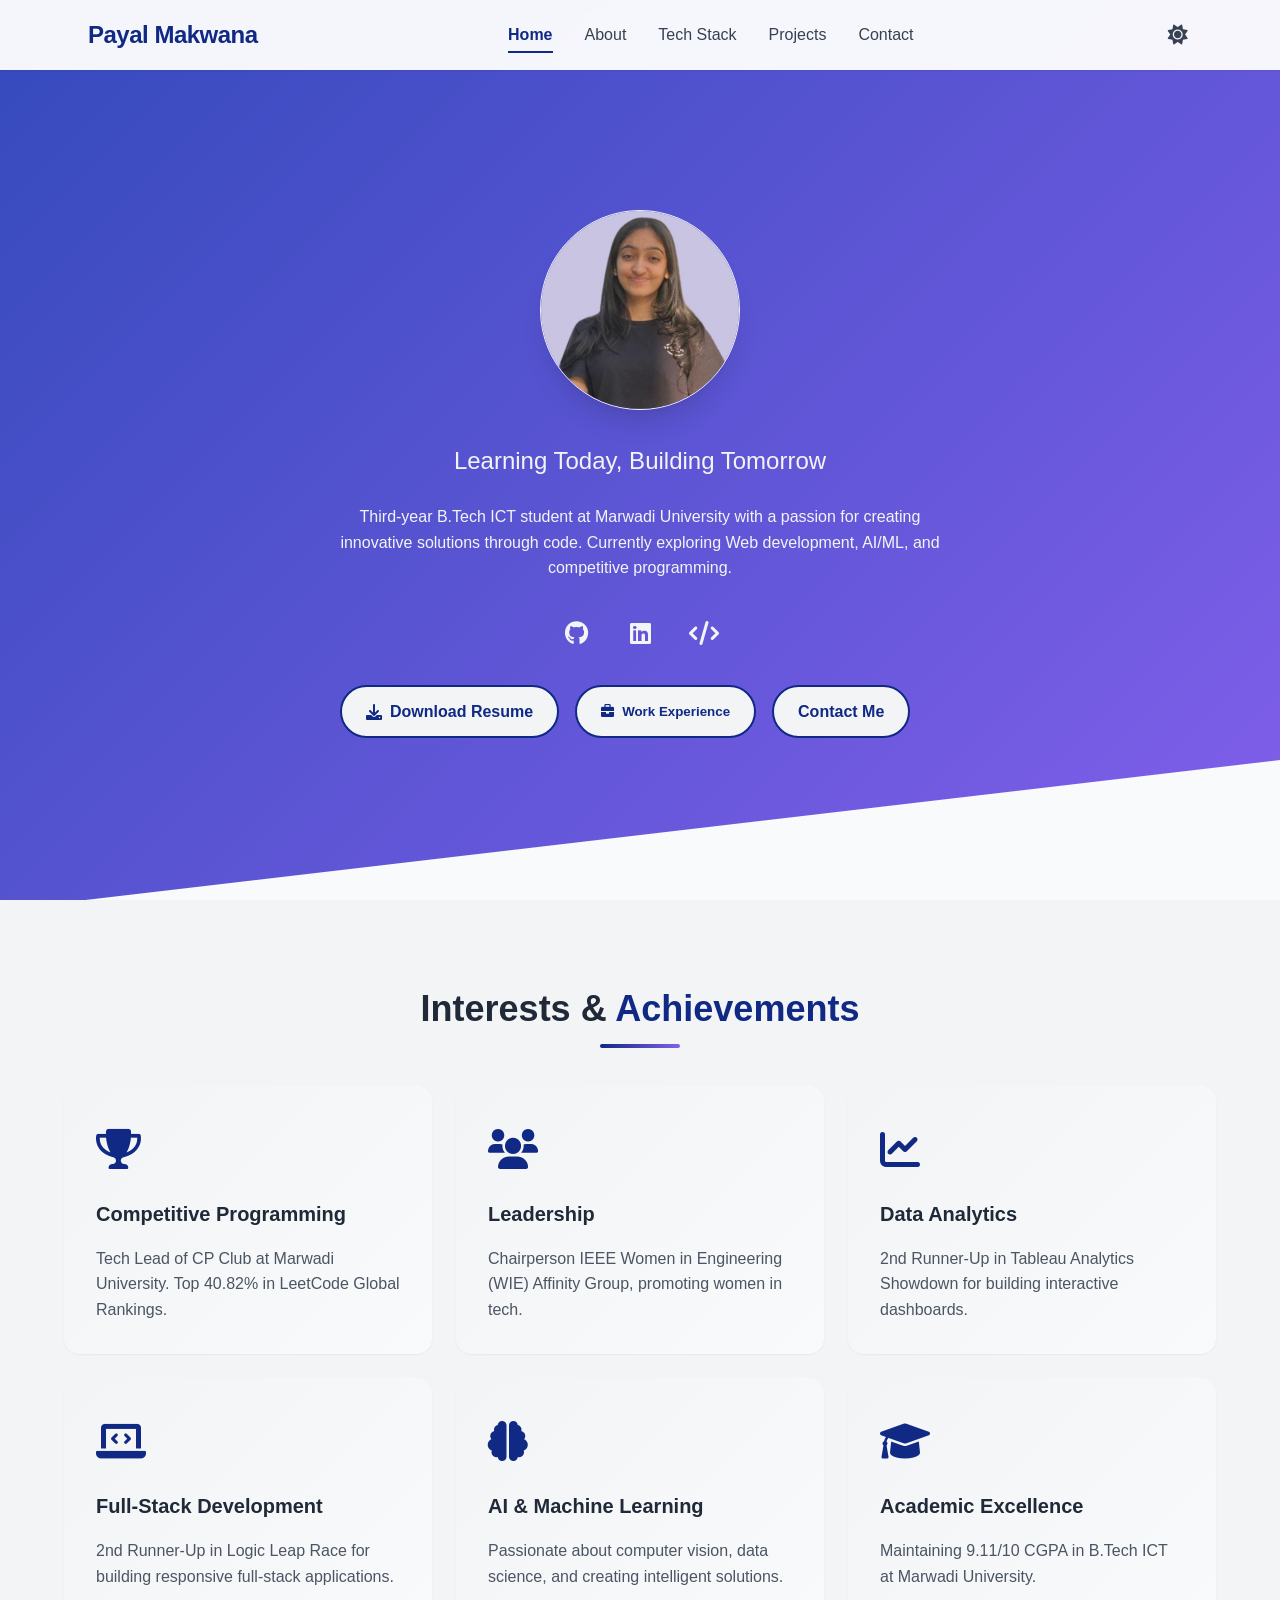
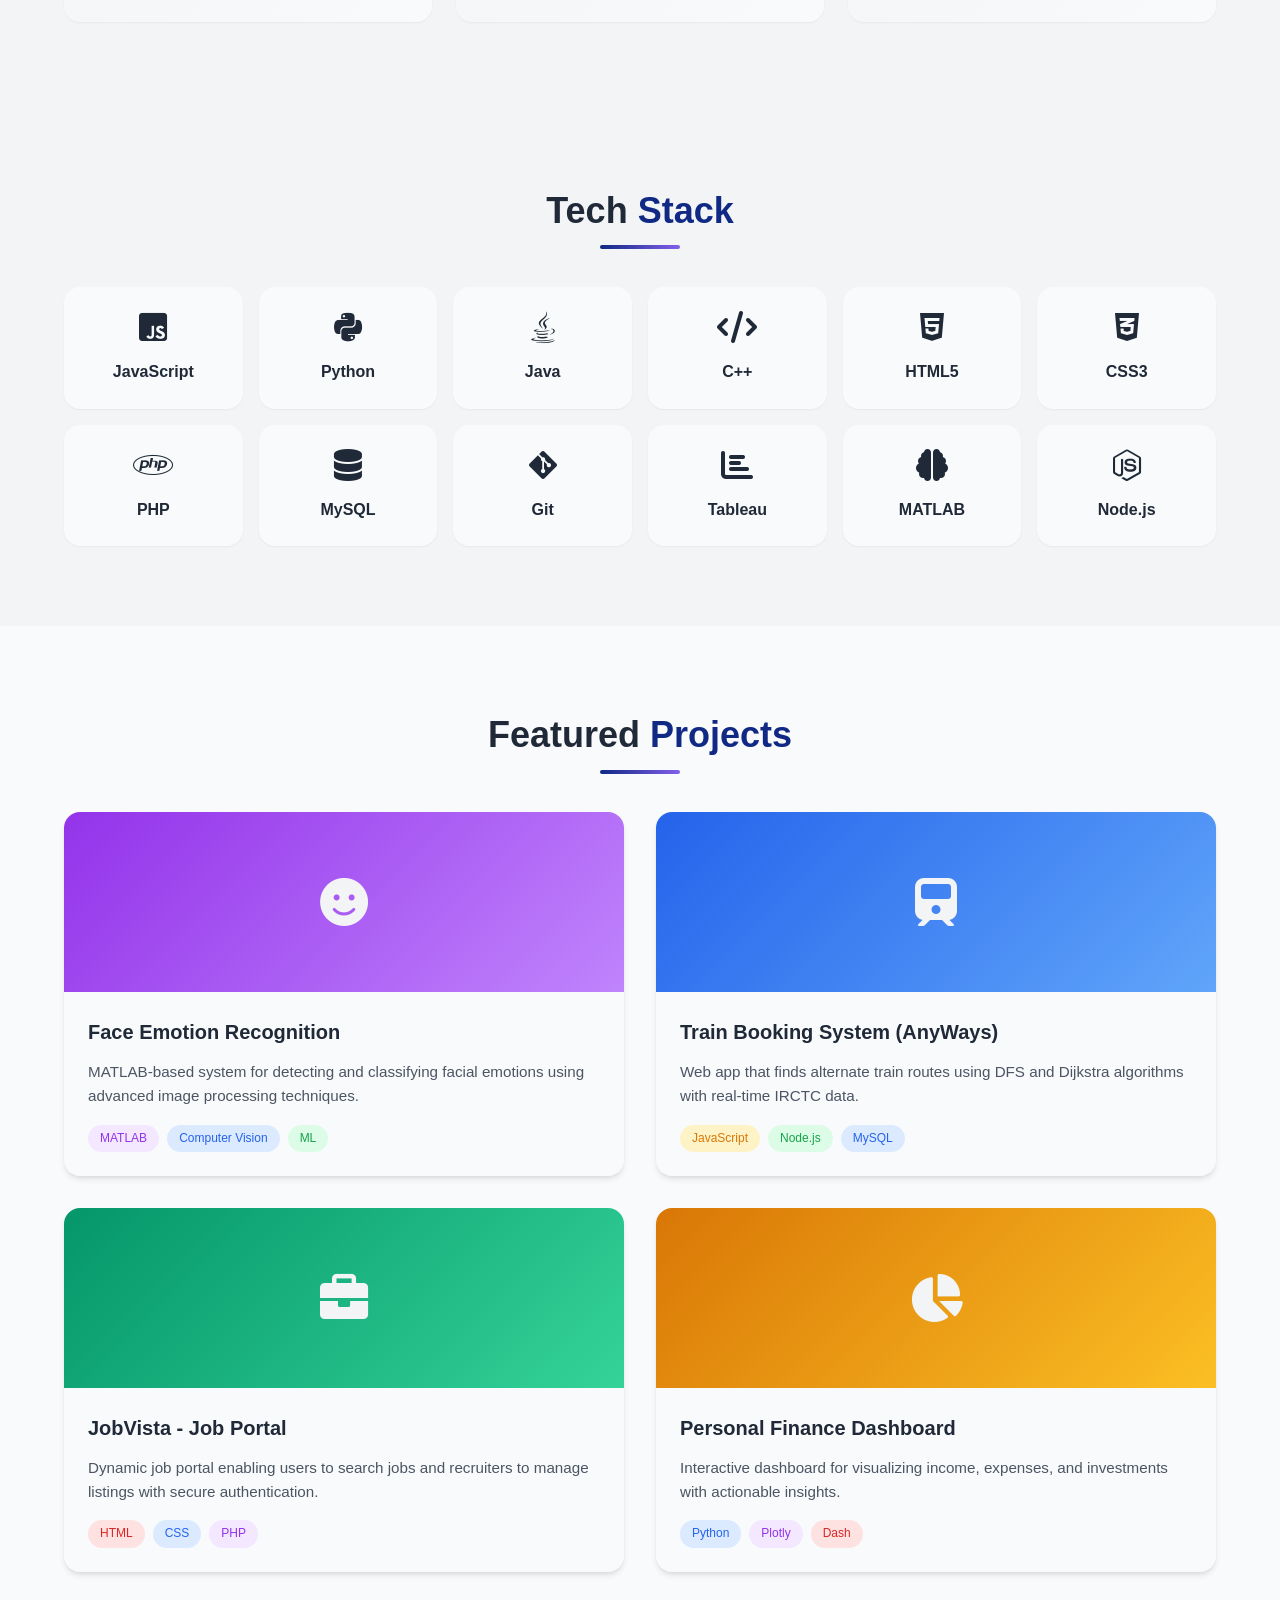
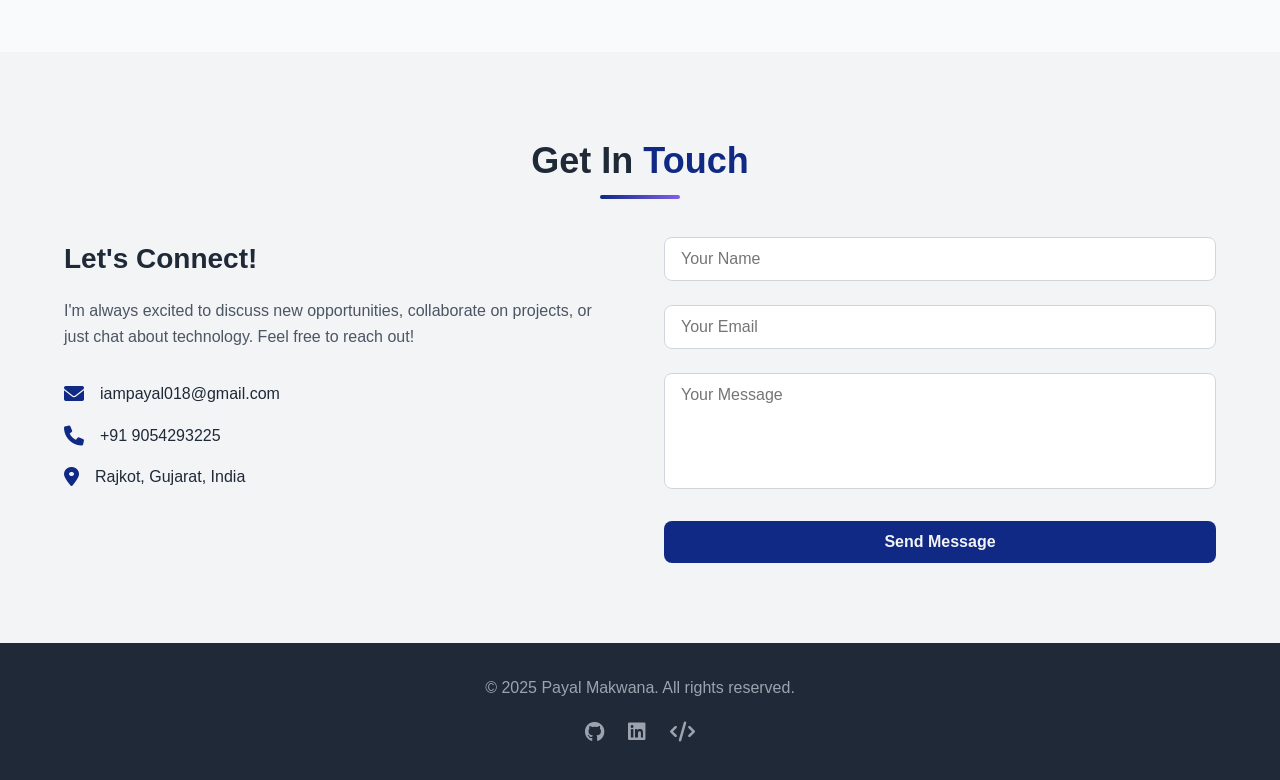
==== commit 6c33156d: "chore: minor changes" ====
--- a/index.html
+++ b/index.html
@@ -1,558 +1,559 @@
-<!DOCTYPE html>
-<html lang="en">
-<head>
-    <meta charset="UTF-8">
-    <meta name="viewport" content="width=device-width, initial-scale=1.0">
-    <title>Payal Makwana - Portfolio</title>
-    <link rel="stylesheet" href="styles.css">
-    <link href="https://cdnjs.cloudflare.com/ajax/libs/font-awesome/6.0.0/css/all.min.css" rel="stylesheet">
-    <link href="https://unpkg.com/aos@2.3.1/dist/aos.css" rel="stylesheet">
-</head>
-<body>
-    <!-- Navigation -->
-    <nav class="navbar">
-        <div class="container">
-            <div class="navbar-content">
-                <div class="logo">Payal Makwana</div>
-                <div class="nav-links">
-                    <a href="#home" class="nav-link">Home</a>
-                    <a href="#about" class="nav-link">About</a>
-                    <a href="#tech" class="nav-link">Tech Stack</a>
-                    <a href="#projects" class="nav-link">Projects</a>
-                    <a href="#contact" class="nav-link">Contact</a>
-                </div>
-                <div class="theme-toggle">
-                    <button id="theme-toggle-btn" aria-label="Toggle Theme">
-                        <i class="fas fa-adjust"></i>
-                    </button>
-                </div>
-                <div class="mobile-menu-btn">
-                    <i class="fas fa-bars"></i>
-                </div>
-            </div>
-        </div>
-        <!-- Mobile Menu -->
-        <div class="mobile-menu">
-            <div class="mobile-menu-links">
-                <a href="#home" class="mobile-link">Home</a>
-                <a href="#about" class="mobile-link">About</a>
-                <a href="#tech" class="mobile-link">Tech Stack</a>
-                <a href="#projects" class="mobile-link">Projects</a>
-                <a href="#contact" class="mobile-link">Contact</a>
-            </div>
-        </div>
-    </nav>
-
-    <!-- Hero Section -->
-    <section id="home" class="hero">
-        <div class="container">
-            <div class="hero-content">
-                <div class="profile-image" data-aos="zoom-in">
-                    <img src="profile.jpg" alt="Payal Makwana">
-                </div>
-                <h1 class="hero-title" data-aos="fade-up" data-aos-delay="200">
-                    Hi, I'm <span class="highlight">Payal</span>
-                </h1>
-                <p class="hero-subtitle" data-aos="fade-up" data-aos-delay="400">
-                    Learning Today, Building Tomorrow
-                </p>
-                <p class="hero-description" data-aos="fade-up" data-aos-delay="600">
-                    Third-year B.Tech ICT student at Marwadi University with a passion for creating innovative solutions through code. 
-                    Currently exploring Web development, AI/ML, and competitive programming.
-                </p>
-                <div style="width: 100%;">
-                <div class="social-links" data-aos="fade-up" data-aos-delay="800">
-                    <a href="https://github.com/Payal-mak" target="_blank" class="social-link">
-                        <i class="fab fa-github"></i>
-                    </a>
-                    <a href="https://www.linkedin.com/in/payal-makwana-a2b73829a/" target="_blank" class="social-link">
-                        <i class="fab fa-linkedin"></i>
-                    </a>
-                    <a href="https://leetcode.com/u/Payal-Makwana/" target="_blank" class="social-link">
-                        <i class="fas fa-code"></i>
-                    </a>
-                </div>
-                    <div class="cta-buttons" data-aos="fade-up" data-aos-delay="1000">
-                        <a href="resume.pdf" download class="download-btn">
-                            <i class="fas fa-download"></i> Download Resume
-                        </a>
-                        <button class="resume-btn" onclick="openResumePanel()">
-                            <i class="fas fa-briefcase"></i> Work Experience
-                        </button>
-                        <a href="#contact" class="contact-btn">
-                            Contact Me
-                        </a>
-                    </div>
-                </div>
-            </div>
-        </div>
-        <div class="hero-shape"></div>
-    </section>
-
-    <!-- Resume Panel -->
-    <div id="resume-panel" class="resume-panel">
-        <div class="resume-content">
-            <div class="resume-header">
-                <h3 class="resume-title">My Work Experience</h3>
-                <button onclick="closeResumePanel()" class="resume-close">
-                    <i class="fas fa-times"></i>
-                </button>
-            </div>
-            <div class="resume-body">
-                <div class="timeline">
-                    <div class="timeline-item" data-aos="fade-right">
-                        <div class="timeline-icon">
-                            <i class="fas fa-graduation-cap"></i>
-                        </div>
-                        <div class="timeline-content">
-                            <h4 class="timeline-title">B.Tech in Information and Communication Technology</h4>
-                            <p class="timeline-subtitle">Marwadi University, Rajkot, Gujarat</p>
-                            <p class="timeline-date">2023 - Present (Second Year)</p>
-                            <ul class="timeline-details">
-                                <li>Maintaining a CGPA of 9.11/10</li>
-                                <li>Tech Lead of the Competitive Programming Club</li>
-                                <li>Chairperson of IEEE Women in Engineering (WIE) Affinity Group, at Marwadi University</li>
-                            </ul>
-                        </div>
-                    </div>
-                    <div class="timeline-item" data-aos="fade-right" data-aos-delay="100">
-                        <div class="timeline-icon">
-                            <i class="fas fa-briefcase"></i>
-                        </div>
-                        <div class="timeline-content">
-                            <h4 class="timeline-title">Summer Intern, IEEE Signal Processing Society</h4>
-                            <p class="timeline-subtitle">Gujarat Section’s Summer Mentorship Program 2025</p>
-                            <p class="timeline-date">June 1 to July 15th, 2025</p>
-                            <ul class="timeline-details">
-                                <li>Selected for a mentorship program focused on signal processing projects</li>
-                                <li>Working on advanced AI/ML algorithms for real-world applications</li>
-                                <li>Collaborating with industry experts and researchers</li>
-                            </ul>
-                        </div>
-                    </div>
-                    <div class="timeline-item" data-aos="fade-right" data-aos-delay="200">
-                        <div class="timeline-icon">
-                            <i class="fas fa-briefcase"></i>
-                        </div>
-                        <div class="timeline-content">
-                            <h4 class="timeline-title">Summer Intern, AI Guru</h4>
-                            <p class="timeline-subtitle">AI/ML Domain, Ahmedabad, Gujarat</p>
-                            <p class="timeline-date">June 16th to July 16th, 2025</p>
-                            <ul class="timeline-details">
-                                <li>Developing AI/ML related projects and building real world applications</li>
-                                <li>Hands-on experience with deep learning frameworks</li>
-                                <li>Contributing to innovative projects in an offline setting</li>
-                            </ul>
-                        </div>
-                    </div>
-                </div>
-            </div>
-        </div>
-    </div>
-
-    <!-- Interests Section -->
-    <section id="about" class="about">
-        <div class="container">
-            <h2 class="section-title" data-aos="fade-up">
-                Interests & <span class="highlight">Achievements</span>
-            </h2>
-            <div class="interests-grid">
-                <div class="interest-card" data-aos="fade-up" data-aos-delay="100">
-                    <div class="interest-icon">
-                        <i class="fas fa-trophy"></i>
-                    </div>
-                    <h3 class="interest-title">Competitive Programming</h3>
-                    <p class="interest-description">Tech Lead of CP Club at Marwadi University. Top 40.82% in LeetCode Global Rankings.</p>
-                </div>
-                <div class="interest-card" data-aos="fade-up" data-aos-delay="200">
-                    <div class="interest-icon">
-                        <i class="fas fa-users"></i>
-                    </div>
-                    <h3 class="interest-title">Leadership</h3>
-                    <p class="interest-description">Chairperson IEEE Women in Engineering (WIE) Affinity Group, promoting women in tech.</p>
-                </div>
-                <div class="interest-card" data-aos="fade-up" data-aos-delay="300">
-                    <div class="interest-icon">
-                        <i class="fas fa-chart-line"></i>
-                    </div>
-                    <h3 class="interest-title">Data Analytics</h3>
-                    <p class="interest-description">2nd Runner-Up in Tableau Analytics Showdown for building interactive dashboards.</p>
-                </div>
-                <div class="interest-card" data-aos="fade-up" data-aos-delay="400">
-                    <div class="interest-icon">
-                        <i class="fas fa-laptop-code"></i>
-                    </div>
-                    <h3 class="interest-title">Full-Stack Development</h3>
-                    <p class="interest-description">2nd Runner-Up in Logic Leap Race for building responsive full-stack applications.</p>
-                </div>
-                <div class="interest-card" data-aos="fade-up" data-aos-delay="500">
-                    <div class="interest-icon">
-                        <i class="fas fa-brain"></i>
-                    </div>
-                    <h3 class="interest-title">AI & Machine Learning</h3>
-                    <p class="interest-description">Passionate about computer vision, data science, and creating intelligent solutions.</p>
-                </div>
-                <div class="interest-card" data-aos="fade-up" data-aos-delay="600">
-                    <div class="interest-icon">
-                        <i class="fas fa-graduation-cap"></i>
-                    </div>
-                    <h3 class="interest-title">Academic Excellence</h3>
-                    <p class="interest-description">Maintaining 9.11/10 CGPA in B.Tech ICT at Marwadi University.</p>
-                </div>
-            </div>
-        </div>
-    </section>
-
-    <!-- Tech Stack Section -->
-    <section id="tech" class="tech">
-        <div class="container">
-            <h2 class="section-title" data-aos="fade-up">
-                Tech <span class="highlight">Stack</span>
-            </h2>
-            <div class="tech-grid">
-                <div class="tech-card" data-aos="zoom-in" data-aos-delay="100">
-                    <i class="fab fa-js-square"></i>
-                    <p>JavaScript</p>
-                </div>
-                <div class="tech-card" data-aos="zoom-in" data-aos-delay="200">
-                    <i class="fab fa-python"></i>
-                    <p>Python</p>
-                </div>
-                <div class="tech-card" data-aos="zoom-in" data-aos-delay="300">
-                    <i class="fab fa-java"></i>
-                    <p>Java</p>
-                </div>
-                <div class="tech-card" data-aos="zoom-in" data-aos-delay="400">
-                    <i class="fas fa-code"></i>
-                    <p>C++</p>
-                </div>
-                <div class="tech-card" data-aos="zoom-in" data-aos-delay="500">
-                    <i class="fab fa-html5"></i>
-                    <p>HTML5</p>
-                </div>
-                <div class="tech-card" data-aos="zoom-in" data-aos-delay="600">
-                    <i class="fab fa-css3-alt"></i>
-                    <p>CSS3</p>
-                </div>
-                <div class="tech-card" data-aos="zoom-in" data-aos-delay="700">
-                    <i class="fab fa-php"></i>
-                    <p>PHP</p>
-                </div>
-                <div class="tech-card" data-aos="zoom-in" data-aos-delay="800">
-                    <i class="fas fa-database"></i>
-                    <p>MySQL</p>
-                </div>
-                <div class="tech-card" data-aos="zoom-in" data-aos-delay="900">
-                    <i class="fab fa-git-alt"></i>
-                    <p>Git</p>
-                </div>
-                <div class="tech-card" data-aos="zoom-in" data-aos-delay="1000">
-                    <i class="fas fa-chart-bar"></i>
-                    <p>Tableau</p>
-                </div>
-                <div class="tech-card" data-aos="zoom-in" data-aos-delay="1100">
-                    <i class="fas fa-brain"></i>
-                    <p>MATLAB</p>
-                </div>
-                <div class="tech-card" data-aos="zoom-in" data-aos-delay="1200">
-                    <i class="fab fa-node-js"></i>
-                    <p>Node.js</p>
-                </div>
-            </div>
-        </div>
-    </section>
-
-    <!-- Projects Section -->
-    <section id="projects" class="projects">
-        <div class="container">
-            <h2 class="section-title" data-aos="fade-up">
-                Featured <span class="highlight">Projects</span>
-            </h2>
-            <div class="projects-grid">
-                <!-- Project 1 -->
-                <div class="project-card" data-aos="fade-up" data-aos-delay="100" onclick="openModal('modal1')">
-                    <div class="project-image emotion-recognition">
-                        <i class="fas fa-smile"></i>
-                    </div>
-                    <div class="project-content">
-                        <h3 class="project-title">Face Emotion Recognition</h3>
-                        <p class="project-description">MATLAB-based system for detecting and classifying facial emotions using advanced image processing techniques.</p>
-                        <div class="project-tags">
-                            <span class="tag tag-matlab">MATLAB</span>
-                            <span class="tag tag-cv">Computer Vision</span>
-                            <span class="tag tag-ml">ML</span>
-                        </div>
-                    </div>
-                </div>
-
-                <!-- Project 2 -->
-                <div class="project-card" data-aos="fade-up" data-aos-delay="200" onclick="openModal('modal2')">
-                    <div class="project-image train-booking">
-                        <i class="fas fa-train"></i>
-                    </div>
-                    <div class="project-content">
-                        <h3 class="project-title">Train Booking System (AnyWays)</h3>
-                        <p class="project-description">Web app that finds alternate train routes using DFS and Dijkstra algorithms with real-time IRCTC data.</p>
-                        <div class="project-tags">
-                            <span class="tag tag-js">JavaScript</span>
-                            <span class="tag tag-node">Node.js</span>
-                            <span class="tag tag-mysql">MySQL</span>
-                        </div>
-                    </div>
-                </div>
-
-                <!-- Project 3 -->
-                <div class="project-card" data-aos="fade-up" data-aos-delay="300" onclick="openModal('modal3')">
-                    <div class="project-image job-vista">
-                        <i class="fas fa-briefcase"></i>
-                    </div>
-                    <div class="project-content">
-                        <h3 class="project-title">JobVista - Job Portal</h3>
-                        <p class="project-description">Dynamic job portal enabling users to search jobs and recruiters to manage listings with secure authentication.</p>
-                        <div class="project-tags">
-                            <span class="tag tag-html">HTML</span>
-                            <span class="tag tag-css">CSS</span>
-                            <span class="tag tag-php">PHP</span>
-                        </div>
-                    </div>
-                </div>
-
-                <!-- Project 4 -->
-                <div class="project-card" data-aos="fade-up" data-aos-delay="400" onclick="openModal('modal4')">
-                    <div class="project-image finance-dashboard">
-                        <i class="fas fa-chart-pie"></i>
-                    </div>
-                    <div class="project-content">
-                        <h3 class="project-title">Personal Finance Dashboard</h3>
-                        <p class="project-description">Interactive dashboard for visualizing income, expenses, and investments with actionable insights.</p>
-                        <div class="project-tags">
-                            <span class="tag tag-python">Python</span>
-                            <span class="tag tag-plotly">Plotly</span>
-                            <span class="tag tag-dash">Dash</span>
-                        </div>
-                    </div>
-                </div>
-            </div>
-        </div>
-    </section>
-
-    <!-- Contact Section -->
-    <section id="contact" class="contact">
-        <div class="container">
-            <h2 class="section-title" data-aos="fade-up">
-                Get In <span class="highlight">Touch</span>
-            </h2>
-            <div class="contact-content">
-                <div class="contact-info" data-aos="fade-right">
-                    <h3 class="contact-title">Let's Connect!</h3>
-                    <p class="contact-description">
-                        I'm always excited to discuss new opportunities, collaborate on projects, or just chat about technology. 
-                        Feel free to reach out!
-                    </p>
-                    <div class="contact-details">
-                        <div class="contact-item">
-                            <i class="fas fa-envelope"></i>
-                            <span>iampayal018@gmail.com</span>
-                        </div>
-                        <div class="contact-item">
-                            <i class="fas fa-phone"></i>
-                            <span>+91 9054293225</span>
-                        </div>
-                        <div class="contact-item">
-                            <i class="fas fa-map-marker-alt"></i>
-                            <span>Rajkot, Gujarat, India</span>
-                        </div>
-                    </div>
-                </div>
-                <form class="contact-form" data-aos="fade-left" onsubmit="handleSubmit(event)">
-                    <div class="form-group">
-                        <input type="text" placeholder="Your Name" required class="form-input">
-                    </div>
-                    <div class="form-group">
-                        <input type="email" placeholder="Your Email" required class="form-input">
-                    </div>
-                    <div class="form-group">
-                        <textarea placeholder="Your Message" rows="5" required class="form-input"></textarea>
-                    </div>
-                    <button type="submit" class="submit-btn">
-                        Send Message
-                    </button>
-                </form>
-            </div>
-        </div>
-    </section>
-
-    <!-- Footer -->
-    <footer class="footer">
-        <div class="container">
-            <p class="copyright">© 2025 Payal Makwana. All rights reserved.</p>
-            <div class="footer-social">
-                <a href="https://github.com/Payal-mak" target="_blank" class="footer-social-link">
-                    <i class="fab fa-github"></i>
-                </a>
-                <a href="https://www.linkedin.com/in/payal-makwana-a2b73829a/" target="_blank" class="footer-social-link">
-                    <i class="fab fa-linkedin"></i>
-                </a>
-                <a href="https://leetcode.com/u/Payal-Makwana/" target="_blank" class="footer-social-link">
-                    <i class="fas fa-code"></i>
-                </a>
-            </div>
-        </div>
-    </footer>
-
-    <!-- Project Modals -->
-    <div id="modal1" class="modal">
-        <div class="modal-content">
-            <div class="modal-header">
-                <h3 class="modal-title">Face Emotion Recognition</h3>
-                <button onclick="closeModal('modal1')" class="modal-close">
-                    <i class="fas fa-times"></i>
-                </button>
-            </div>
-            <div class="modal-body">
-                <div class="modal-image emotion-recognition">
-                    <i class="fas fa-smile"></i>
-                </div>
-                <p class="modal-description">
-                    Developed a comprehensive MATLAB-based system that detects and classifies facial emotions using advanced image processing and machine learning techniques. The system implements face tracking and landmark detection to improve classification accuracy.
-                </p>
-                <h4 class="modal-subtitle">Key Features:</h4>
-                <ul class="modal-list">
-                    <li>Real-time facial emotion detection</li>
-                    <li>Advanced landmark detection algorithms</li>
-                    <li>High accuracy classification system</li>
-                    <li>Applications in HCI and mental health monitoring</li>
-                </ul>
-                <h4 class="modal-subtitle">Technologies Used:</h4>
-                <div class="modal-tags">
-                    <span class="tag tag-matlab">MATLAB</span>
-                    <span class="tag tag-blue">Image Processing Toolbox</span>
-                    <span class="tag tag-green">Computer Vision Toolbox</span>
-                    <span class="tag tag-red">Machine Learning</span>
-                </div>
-                <a href="https://github.com/Payal-mak/Face-Emotion-Recognition" target="_blank" class="github-link">
-                    <i class="fab fa-github"></i>
-                    View on GitHub
-                </a>
-            </div>
-        </div>
-    </div>
-
-    <div id="modal2" class="modal">
-        <div class="modal-content">
-            <div class="modal-header">
-                <h3 class="modal-title">Train Booking System (AnyWays)</h3>
-                <button onclick="closeModal('modal2')" class="modal-close">
-                    <i class="fas fa-times"></i>
-                </button>
-            </div>
-            <div class="modal-body">
-                <div class="modal-image train-booking">
-                    <i class="fas fa-train"></i>
-                </div>
-                <p class="modal-description">
-                    Designed an intelligent web application that identifies alternate train routes using DFS and Dijkstra algorithms when direct trains are unavailable. Integrated with real-time IRCTC API data and food delivery services.
-                </p>
-                <h4 class="modal-subtitle">Key Features:</h4>
-                <ul class="modal-list">
-                    <li>Smart route finding with DFS and Dijkstra algorithms</li>
-                    <li>Real-time IRCTC API integration</li>
-                    <li>Food delivery integration (Zomato & Swiggy)</li>
-                    <li>Optimized travel planning interface</li>
-                </ul>
-                <h4 class="modal-subtitle">Technologies Used:</h4>
-                <div class="modal-tags">
-                    <span class="tag tag-js">JavaScript</span>
-                    <span class="tag tag-node">Node.js</span>
-                    <span class="tag tag-mysql">MySQL</span>
-                    <span class="tag tag-purple">IRCTC API</span>
-                </div>
-                <a href="https://github.com/Payal-mak/Train-Booking-System" target="_blank" class="github-link">
-                    <i class="fab fa-github"></i>
-                    View on GitHub
-                </a>
-            </div>
-        </div>
-    </div>
-
-    <div id="modal3" class="modal">
-        <div class="modal-content">
-            <div class="modal-header">
-                <h3 class="modal-title">JobVista - Job Portal Website</h3>
-                <button onclick="closeModal('modal3')" class="modal-close">
-                    <i class="fas fa-times"></i>
-                </button>
-            </div>
-            <div class="modal-body">
-                <div class="modal-image job-vista">
-                    <i class="fas fa-briefcase"></i>
-                </div>
-                <p class="modal-description">
-                    Developed a comprehensive job portal that enables users to search and apply for jobs while allowing recruiters to post and manage job listings. Features secure authentication and responsive design.
-                </p>
-                <h4 class="modal-subtitle">Key Features:</h4>
-                <ul class="modal-list">
-                    <li>Secure user authentication for job seekers and recruiters</li>
-                    <li>Advanced job filtering and search functionality</li>
-                    <li>User dashboard for profile and application management</li>
-                    <li>Responsive design for all devices</li>
-                </ul>
-                <h4 class="modal-subtitle">Technologies Used:</h4>
-                <div class="modal-tags">
-                    <span class="tag tag-html">HTML</span>
-                    <span class="tag tag-css">CSS</span>
-                    <span class="tag tag-js">JavaScript</span>
-                    <span class="tag tag-php">PHP</span>
-                    <span class="tag tag-mysql">MySQL</span>
-                </div>
-                <a href="https://github.com/Payal-mak/JobVista" target="_blank" class="github-link">
-                    <i class="fab fa-github"></i>
-                    View on GitHub
-                </a>
-            </div>
-        </div>
-    </div>
-
-    <div id="modal4" class="modal">
-        <div class="modal-content">
-            <div class="modal-header">
-                <h3 class="modal-title">Personal Finance Dashboard</h3>
-                <button onclick="closeModal('modal4')" class="modal-close">
-                    <i class="fas fa-times"></i>
-                </button>
-            </div>
-            <div class="modal-body">
-                <div class="modal-image finance-dashboard">
-                    <i class="fas fa-chart-pie"></i>
-                </div>
-                <p class="modal-description">
-                    Built an interactive dashboard to visualize and track income, expenses, savings, and investments. Provides actionable insights based on spending patterns and real-time data analysis.
-                </p>
-                <h4 class="modal-subtitle">Key Features:</h4>
-                <ul class="modal-list">
-                    <li>Interactive data visualization</li>
-                    <li>Real-time expense tracking</li>
-                    <li>Spending pattern analysis</li>
-                    <li>Smart budgeting recommendations</li>
-                </ul>
-                <h4 class="modal-subtitle">Technologies Used:</h4>
-                <div class="modal-tags">
-                    <span class="tag tag-python">Python</span>
-                    <span class="tag tag-green">Pandas</span>
-                    <span class="tag tag-purple">Plotly</span>
-                    <span class="tag tag-red">Dash</span>
-                    <span class="tag tag-yellow">Matplotlib</span>
-                </div>
-                <a href="https://github.com/Payal-mak" target="_blank" class="github-link">
-                    <i class="fab fa-github"></i>
-                    View on GitHub
-                </a>
-            </div>
-        </div>
-    </div>
-
-    <!-- Scripts -->
-    <script src="https://unpkg.com/aos@2.3.1/dist/aos.js"></script>
-    <script type="module" src="script.js"></script>
-</body>
+<!DOCTYPE html>
+<html lang="en">
+<head>
+    <meta charset="UTF-8">
+    <meta name="viewport" content="width=device-width, initial-scale=1.0">
+    <title>Payal Makwana - Portfolio</title>
+    <link rel="stylesheet" href="styles.css">
+    <link href="https://cdnjs.cloudflare.com/ajax/libs/font-awesome/6.0.0/css/all.min.css" rel="stylesheet">
+    <link href="https://unpkg.com/aos@2.3.1/dist/aos.css" rel="stylesheet">
+</head>
+<body>
+    <!-- Navigation -->
+    <nav class="navbar">
+        <div class="container">
+            <div class="navbar-content">
+                <div class="logo">Payal Makwana</div>
+                <div class="nav-links">
+                    <a href="#home" class="nav-link">Home</a>
+                    <a href="#about" class="nav-link">About</a>
+                    <a href="#tech" class="nav-link">Tech Stack</a>
+                    <a href="#projects" class="nav-link">Projects</a>
+                    <a href="#contact" class="nav-link">Contact</a>
+                </div>
+                <div class="theme-toggle">
+                    <button id="theme-toggle-btn" aria-label="Toggle Theme">
+                        <i class="fas fa-adjust"></i>
+                    </button>
+                </div>
+                <div class="mobile-menu-btn">
+                    <i class="fas fa-bars"></i>
+                </div>
+            </div>
+        </div>
+        <!-- Mobile Menu -->
+        <div class="mobile-menu">
+            <div class="mobile-menu-links">
+                <a href="#home" class="mobile-link">Home</a>
+                <a href="#about" class="mobile-link">About</a>
+                <a href="#tech" class="mobile-link">Tech Stack</a>
+                <a href="#projects" class="mobile-link">Projects</a>
+                <a href="#contact" class="mobile-link">Contact</a>
+            </div>
+        </div>
+    </nav>
+
+    <!-- Hero Section -->
+    <section id="home" class="hero">
+        <div class="container">
+            <div class="hero-content">
+                <div class="profile-image" data-aos="zoom-in">
+                    <img src="profile.jpg" alt="Payal Makwana">
+                </div>
+                <h1 class="hero-title" data-aos="fade-up" data-aos-delay="200">
+                    Hi, I'm <span class="highlight">Payal</span>
+                </h1>
+                <p class="hero-subtitle" data-aos="fade-up" data-aos-delay="400">
+                    Learning Today, Building Tomorrow
+                </p>
+                <p class="hero-description" data-aos="fade-up" data-aos-delay="600">
+                    Third-year B.Tech ICT student at Marwadi University with a passion for creating innovative solutions through code. 
+                    Currently exploring Web development, AI/ML, and competitive programming.
+                </p>
+                <div style="width: 100%;">
+                <div class="social-links" data-aos="fade-up" data-aos-delay="800">
+                    <a href="https://github.com/Payal-mak" target="_blank" class="social-link">
+                        <i class="fab fa-github"></i>
+                    </a>
+                    <a href="https://www.linkedin.com/in/payal-makwana-a2b73829a/" target="_blank" class="social-link">
+                        <i class="fab fa-linkedin"></i>
+                    </a>
+                    <a href="https://leetcode.com/u/Payal-Makwana/" target="_blank" class="social-link">
+                        <i class="fas fa-code"></i>
+                    </a>
+                </div>
+                    <div class="cta-buttons" data-aos="fade-up" data-aos-delay="1000">
+                        <a href="resume.pdf" download class="download-btn">
+                            <i class="fas fa-download"></i> Download Resume
+                        </a>
+                        <button class="resume-btn" onclick="openResumePanel()">
+                            <i class="fas fa-briefcase"></i> Work Experience
+                        </button>
+                        <a href="#contact" class="contact-btn">
+                            Contact Me
+                        </a>
+                    </div>
+                </div>
+            </div>
+        </div>
+        <div class="hero-shape"></div>
+    </section>
+
+    <!-- Resume Panel -->
+    <div id="resume-panel" class="resume-panel">
+        <div class="resume-content">
+            <div class="resume-header">
+                <h3 class="resume-title">My Work Experience</h3>
+                <button onclick="closeResumePanel()" class="resume-close">
+                    <i class="fas fa-times"></i>
+                </button>
+            </div>
+            <div class="resume-body">
+                <div class="timeline">
+                    <div class="timeline-item" data-aos="fade-right">
+                        <div class="timeline-icon">
+                            <i class="fas fa-graduation-cap"></i>
+                        </div>
+                        <div class="timeline-content">
+                            <h4 class="timeline-title">B.Tech in Information and Communication Technology</h4>
+                            <p class="timeline-subtitle">Marwadi University, Rajkot, Gujarat</p>
+                            <p class="timeline-date">2023 - Present (Second Year)</p>
+                            <ul class="timeline-details">
+                                <li>Maintaining a CGPA of 9.11/10</li>
+                                <li>Tech Lead of the Competitive Programming Club</li>
+                                <li>Chairperson of IEEE Women in Engineering (WIE) Affinity Group, at Marwadi University</li>
+                            </ul>
+                        </div>
+                    </div>
+                    <div class="timeline-item" data-aos="fade-right" data-aos-delay="100">
+                        <div class="timeline-icon">
+                            <i class="fas fa-briefcase"></i>
+                        </div>
+                        <div class="timeline-content">
+                            <h4 class="timeline-title">Summer Intern, IEEE Signal Processing Society</h4>
+                            <p class="timeline-subtitle">Gujarat Section’s Summer Mentorship Program 2025</p>
+                            <p class="timeline-date">June 1 to July 15th, 2025</p>
+                            <ul class="timeline-details">
+                                <li>Selected for a mentorship program focused on signal processing projects</li>
+                                <li>Working on advanced AI/ML algorithms for real-world applications</li>
+                                <li>Collaborating with industry experts and researchers</li>
+                            </ul>
+                        </div>
+                    </div>
+                    <div class="timeline-item" data-aos="fade-right" data-aos-delay="200">
+                        <div class="timeline-icon">
+                            <i class="fas fa-briefcase"></i>
+                        </div>
+                        <div class="timeline-content">
+                            <h4 class="timeline-title">Summer Intern, AI Guru</h4>
+                            <p class="timeline-subtitle">AI/ML Domain, Ahmedabad, Gujarat</p>
+                            <p class="timeline-date">June 16th to July 16th, 2025</p>
+                            <ul class="timeline-details">
+                                <li>Developing AI/ML related projects and building real world applications</li>
+                                <li>Hands-on experience with deep learning frameworks</li>
+                                <li>Contributing to innovative projects in an offline setting</li>
+                            </ul>
+                        </div>
+                    </div>
+                </div>
+            </div>
+        </div>
+    </div>
+
+    <!-- Interests Section -->
+    <section id="about" class="about">
+        <div class="container">
+            <h2 class="section-title" data-aos="fade-up">
+                Interests & <span class="highlight">Achievements</span>
+            </h2>
+            <div class="interests-grid">
+                <div class="interest-card" data-aos="fade-up" data-aos-delay="100">
+                    <div class="interest-icon">
+                        <i class="fas fa-trophy"></i>
+                    </div>
+                    <h3 class="interest-title">Competitive Programming</h3>
+                    <p class="interest-description">Tech Lead of CP Club at Marwadi University. Top 40.82% in LeetCode Global Rankings.</p>
+                </div>
+                <div class="interest-card" data-aos="fade-up" data-aos-delay="200">
+                    <div class="interest-icon">
+                        <i class="fas fa-users"></i>
+                    </div>
+                    <h3 class="interest-title">Leadership</h3>
+                    <p class="interest-description">Chairperson IEEE Women in Engineering (WIE) Affinity Group, promoting women in tech.</p>
+                </div>
+                <div class="interest-card" data-aos="fade-up" data-aos-delay="300">
+                    <div class="interest-icon">
+                        <i class="fas fa-chart-line"></i>
+                    </div>
+                    <h3 class="interest-title">Data Analytics</h3>
+                    <p class="interest-description">2nd Runner-Up in Tableau Analytics Showdown for building interactive dashboards.</p>
+                </div>
+                <div class="interest-card" data-aos="fade-up" data-aos-delay="400">
+                    <div class="interest-icon">
+                        <i class="fas fa-laptop-code"></i>
+                    </div>
+                    <h3 class="interest-title">Full-Stack Development</h3>
+                    <p class="interest-description">2nd Runner-Up in Logic Leap Race for building responsive full-stack applications.</p>
+                </div>
+                <div class="interest-card" data-aos="fade-up" data-aos-delay="500">
+                    <div class="interest-icon">
+                        <i class="fas fa-brain"></i>
+                    </div>
+                    <h3 class="interest-title">AI & Machine Learning</h3>
+                    <p class="interest-description">Passionate about computer vision, data science, and creating intelligent solutions.</p>
+                </div>
+                <div class="interest-card" data-aos="fade-up" data-aos-delay="600">
+                    <div class="interest-icon">
+                        <i class="fas fa-graduation-cap"></i>
+                    </div>
+                    <h3 class="interest-title">Academic Excellence</h3>
+                    <p class="interest-description">Maintaining 9.11/10 CGPA in B.Tech ICT at Marwadi University.</p>
+                </div>
+            </div>
+        </div>
+    </section>
+
+    <!-- Tech Stack Section -->
+    <section id="tech" class="tech">
+        <div class="container">
+            <h2 class="section-title" data-aos="fade-up">
+                Tech <span class="highlight">Stack</span>
+            </h2>
+            <div class="tech-grid">
+                <div class="tech-card" data-aos="zoom-in" data-aos-delay="100">
+                    <i class="fab fa-js-square"></i>
+                    <p>JavaScript</p>
+                </div>
+                <div class="tech-card" data-aos="zoom-in" data-aos-delay="200">
+                    <i class="fab fa-python"></i>
+                    <p>Python</p>
+                </div>
+                <div class="tech-card" data-aos="zoom-in" data-aos-delay="300">
+                    <i class="fab fa-java"></i>
+                    <p>Java</p>
+                </div>
+                <div class="tech-card" data-aos="zoom-in" data-aos-delay="400">
+                    <i class="fas fa-code"></i>
+                    <p>C++</p>
+                </div>
+                <div class="tech-card" data-aos="zoom-in" data-aos-delay="500">
+                    <i class="fab fa-html5"></i>
+                    <p>HTML5</p>
+                </div>
+                <div class="tech-card" data-aos="zoom-in" data-aos-delay="600">
+                    <i class="fab fa-css3-alt"></i>
+                    <p>CSS3</p>
+                </div>
+                <div class="tech-card" data-aos="zoom-in" data-aos-delay="700">
+                    <i class="fab fa-php"></i>
+                    <p>PHP</p>
+                </div>
+                <div class="tech-card" data-aos="zoom-in" data-aos-delay="800">
+                    <i class="fas fa-database"></i>
+                    <p>MySQL</p>
+                </div>
+                <div class="tech-card" data-aos="zoom-in" data-aos-delay="900">
+                    <i class="fab fa-git-alt"></i>
+                    <p>Git</p>
+                </div>
+                <div class="tech-card" data-aos="zoom-in" data-aos-delay="1000">
+                    <i class="fas fa-chart-bar"></i>
+                    <p>Tableau</p>
+                </div>
+                <div class="tech-card" data-aos="zoom-in" data-aos-delay="1100">
+                    <i class="fas fa-brain"></i>
+                    <p>MATLAB</p>
+                </div>
+                <div class="tech-card" data-aos="zoom-in" data-aos-delay="1200">
+                    <i class="fab fa-node-js"></i>
+                    <p>Node.js</p>
+                </div>
+            </div>
+        </div>
+    </section>
+
+    <!-- Projects Section -->
+    <section id="projects" class="projects">
+        <div class="container">
+            <h2 class="section-title" data-aos="fade-up">
+                Featured <span class="highlight">Projects</span>
+            </h2>
+            <div class="projects-grid">
+                <!-- Project 1 -->
+                <div class="project-card" data-aos="fade-up" data-aos-delay="100" onclick="openModal('modal1')">
+                    <div class="project-image emotion-recognition">
+                        <i class="fas fa-smile"></i>
+                    </div>
+                    <div class="project-content">
+                        <h3 class="project-title">Face Emotion Recognition</h3>
+                        <p class="project-description">MATLAB-based system for detecting and classifying facial emotions using advanced image processing techniques.</p>
+                        <div class="project-tags">
+                            <span class="tag tag-matlab">MATLAB</span>
+                            <span class="tag tag-cv">Computer Vision</span>
+                            <span class="tag tag-ml">ML</span>
+                        </div>
+                    </div>
+                </div>
+
+                <!-- Project 2 -->
+                <div class="project-card" data-aos="fade-up" data-aos-delay="200" onclick="openModal('modal2')">
+                    <div class="project-image train-booking">
+                        <i class="fas fa-train"></i>
+                    </div>
+                    <div class="project-content">
+                        <h3 class="project-title">Train Booking System (AnyWays)</h3>
+                        <p class="project-description">Web app that finds alternate train routes using DFS and Dijkstra algorithms with real-time IRCTC data.</p>
+                        <div class="project-tags">
+                            <span class="tag tag-js">JavaScript</span>
+                            <span class="tag tag-node">Node.js</span>
+                            <span class="tag tag-mysql">MySQL</span>
+                        </div>
+                    </div>
+                </div>
+
+                <!-- Project 3 -->
+                <div class="project-card" data-aos="fade-up" data-aos-delay="300" onclick="openModal('modal3')">
+                    <div class="project-image job-vista">
+                        <i class="fas fa-briefcase"></i>
+                    </div>
+                    <div class="project-content">
+                        <h3 class="project-title">JobVista - Job Portal</h3>
+                        <p class="project-description">Dynamic job portal enabling users to search jobs and recruiters to manage listings with secure authentication.</p>
+                        <div class="project-tags">
+                            <span class="tag tag-html">HTML</span>
+                            <span class="tag tag-css">CSS</span>
+                            <span class="tag tag-php">PHP</span>
+                        </div>
+                    </div>
+                </div>
+
+                <!-- Project 4 -->
+                <div class="project-card" data-aos="fade-up" data-aos-delay="400" onclick="openModal('modal4')">
+                    <div class="project-image finance-dashboard">
+                        <i class="fas fa-chart-pie"></i>
+                    </div>
+                    <div class="project-content">
+                        <h3 class="project-title">Personal Finance Dashboard</h3>
+                        <p class="project-description">Interactive dashboard for visualizing income, expenses, and investments with actionable insights.</p>
+                        <div class="project-tags">
+                            <span class="tag tag-python">Python</span>
+                            <span class="tag tag-plotly">Plotly</span>
+                            <span class="tag tag-dash">Dash</span>
+                        </div>
+                    </div>
+                </div>
+            </div>
+        </div>
+    </section>
+
+    <!-- Contact Section -->
+    <section id="contact" class="contact">
+        <div class="container">
+            <h2 class="section-title" data-aos="fade-up">
+                Get In <span class="highlight">Touch</span>
+            </h2>
+            <div class="contact-content">
+                <div class="contact-info" data-aos="fade-right">
+                    <h3 class="contact-title">Let's Connect!</h3>
+                    <p class="contact-description">
+                        I'm always excited to discuss new opportunities, collaborate on projects, or just chat about technology. 
+                        Feel free to reach out!
+                    </p>
+                    <div class="contact-details">
+                        <div class="contact-item">
+                            <i class="fas fa-envelope"></i>
+                            <span>iampayal018@gmail.com</span>
+                        </div>
+                        <div class="contact-item">
+                            <i class="fas fa-phone"></i>
+                            <span>+91 9054293225</span>
+                        </div>
+                        <div class="contact-item">
+                            <i class="fas fa-map-marker-alt"></i>
+                            <span>Rajkot, Gujarat, India</span>
+                        </div>
+                    </div>
+                </div>
+                <form class="contact-form" data-aos="fade-left" onsubmit="handleSubmit(event)">
+                    <div class="form-group">
+                        <input type="text" placeholder="Your Name" required class="form-input">
+                    </div>
+                    <div class="form-group">
+                        <input type="email" placeholder="Your Email" required class="form-input">
+                    </div>
+                    <div class="form-group">
+                        <textarea placeholder="Your Message" rows="5" required class="form-input"></textarea>
+                    </div>
+                    <button type="submit" class="submit-btn">
+                        Send Message
+                    </button>
+                </form>
+            </div>
+        </div>
+    </section>
+
+<!-- Footer -->
+<footer class="footer">
+    <div class="container">
+        <p class="copyright">© 2025 Payal Makwana. All rights reserved.</p>
+        <div class="footer-social">
+            <a href="https://github.com/Payal-mak" target="_blank" class="footer-social-link">
+                <i class="fab fa-github"></i>
+            </a>
+            <a href="https://www.linkedin.com/in/payal-makwana-a2b73829a/" target="_blank" class="footer-social-link">
+                <i class="fab fa-linkedin"></i>
+            </a>
+            <a href="https://leetcode.com/u/Payal-Makwana/" target="_blank" class="footer-social-link">
+                <i class="fas fa-code"></i>
+            </a>
+        </div>
+    </div>
+</footer>
+
+
+    <!-- Project Modals -->
+    <div id="modal1" class="modal">
+        <div class="modal-content">
+            <div class="modal-header">
+                <h3 class="modal-title">Face Emotion Recognition</h3>
+                <button onclick="closeModal('modal1')" class="modal-close">
+                    <i class="fas fa-times"></i>
+                </button>
+            </div>
+            <div class="modal-body">
+                <div class="modal-image emotion-recognition">
+                    <i class="fas fa-smile"></i>
+                </div>
+                <p class="modal-description">
+                    Developed a comprehensive MATLAB-based system that detects and classifies facial emotions using advanced image processing and machine learning techniques. The system implements face tracking and landmark detection to improve classification accuracy.
+                </p>
+                <h4 class="modal-subtitle">Key Features:</h4>
+                <ul class="modal-list">
+                    <li>Real-time facial emotion detection</li>
+                    <li>Advanced landmark detection algorithms</li>
+                    <li>High accuracy classification system</li>
+                    <li>Applications in HCI and mental health monitoring</li>
+                </ul>
+                <h4 class="modal-subtitle">Technologies Used:</h4>
+                <div class="modal-tags">
+                    <span class="tag tag-matlab">MATLAB</span>
+                    <span class="tag tag-blue">Image Processing Toolbox</span>
+                    <span class="tag tag-green">Computer Vision Toolbox</span>
+                    <span class="tag tag-red">Machine Learning</span>
+                </div>
+                <a href="https://github.com/Payal-mak/Face-Emotion-Recognition" target="_blank" class="github-link">
+                    <i class="fab fa-github"></i>
+                    View on GitHub
+                </a>
+            </div>
+        </div>
+    </div>
+
+    <div id="modal2" class="modal">
+        <div class="modal-content">
+            <div class="modal-header">
+                <h3 class="modal-title">Train Booking System (AnyWays)</h3>
+                <button onclick="closeModal('modal2')" class="modal-close">
+                    <i class="fas fa-times"></i>
+                </button>
+            </div>
+            <div class="modal-body">
+                <div class="modal-image train-booking">
+                    <i class="fas fa-train"></i>
+                </div>
+                <p class="modal-description">
+                    Designed an intelligent web application that identifies alternate train routes using DFS and Dijkstra algorithms when direct trains are unavailable. Integrated with real-time IRCTC API data and food delivery services.
+                </p>
+                <h4 class="modal-subtitle">Key Features:</h4>
+                <ul class="modal-list">
+                    <li>Smart route finding with DFS and Dijkstra algorithms</li>
+                    <li>Real-time IRCTC API integration</li>
+                    <li>Food delivery integration (Zomato & Swiggy)</li>
+                    <li>Optimized travel planning interface</li>
+                </ul>
+                <h4 class="modal-subtitle">Technologies Used:</h4>
+                <div class="modal-tags">
+                    <span class="tag tag-js">JavaScript</span>
+                    <span class="tag tag-node">Node.js</span>
+                    <span class="tag tag-mysql">MySQL</span>
+                    <span class="tag tag-purple">IRCTC API</span>
+                </div>
+                <a href="https://github.com/Payal-mak/Train-Booking-System" target="_blank" class="github-link">
+                    <i class="fab fa-github"></i>
+                    View on GitHub
+                </a>
+            </div>
+        </div>
+    </div>
+
+    <div id="modal3" class="modal">
+        <div class="modal-content">
+            <div class="modal-header">
+                <h3 class="modal-title">JobVista - Job Portal Website</h3>
+                <button onclick="closeModal('modal3')" class="modal-close">
+                    <i class="fas fa-times"></i>
+                </button>
+            </div>
+            <div class="modal-body">
+                <div class="modal-image job-vista">
+                    <i class="fas fa-briefcase"></i>
+                </div>
+                <p class="modal-description">
+                    Developed a comprehensive job portal that enables users to search and apply for jobs while allowing recruiters to post and manage job listings. Features secure authentication and responsive design.
+                </p>
+                <h4 class="modal-subtitle">Key Features:</h4>
+                <ul class="modal-list">
+                    <li>Secure user authentication for job seekers and recruiters</li>
+                    <li>Advanced job filtering and search functionality</li>
+                    <li>User dashboard for profile and application management</li>
+                    <li>Responsive design for all devices</li>
+                </ul>
+                <h4 class="modal-subtitle">Technologies Used:</h4>
+                <div class="modal-tags">
+                    <span class="tag tag-html">HTML</span>
+                    <span class="tag tag-css">CSS</span>
+                    <span class="tag tag-js">JavaScript</span>
+                    <span class="tag tag-php">PHP</span>
+                    <span class="tag tag-mysql">MySQL</span>
+                </div>
+                <a href="https://github.com/Payal-mak/JobVista" target="_blank" class="github-link">
+                    <i class="fab fa-github"></i>
+                    View on GitHub
+                </a>
+            </div>
+        </div>
+    </div>
+
+    <div id="modal4" class="modal">
+        <div class="modal-content">
+            <div class="modal-header">
+                <h3 class="modal-title">Personal Finance Dashboard</h3>
+                <button onclick="closeModal('modal4')" class="modal-close">
+                    <i class="fas fa-times"></i>
+                </button>
+            </div>
+            <div class="modal-body">
+                <div class="modal-image finance-dashboard">
+                    <i class="fas fa-chart-pie"></i>
+                </div>
+                <p class="modal-description">
+                    Built an interactive dashboard to visualize and track income, expenses, savings, and investments. Provides actionable insights based on spending patterns and real-time data analysis.
+                </p>
+                <h4 class="modal-subtitle">Key Features:</h4>
+                <ul class="modal-list">
+                    <li>Interactive data visualization</li>
+                    <li>Real-time expense tracking</li>
+                    <li>Spending pattern analysis</li>
+                    <li>Smart budgeting recommendations</li>
+                </ul>
+                <h4 class="modal-subtitle">Technologies Used:</h4>
+                <div class="modal-tags">
+                    <span class="tag tag-python">Python</span>
+                    <span class="tag tag-green">Pandas</span>
+                    <span class="tag tag-purple">Plotly</span>
+                    <span class="tag tag-red">Dash</span>
+                    <span class="tag tag-yellow">Matplotlib</span>
+                </div>
+                <a href="https://github.com/Payal-mak" target="_blank" class="github-link">
+                    <i class="fab fa-github"></i>
+                    View on GitHub
+                </a>
+            </div>
+        </div>
+    </div>
+
+    <!-- Scripts -->
+    <script src="https://unpkg.com/aos@2.3.1/dist/aos.js"></script>
+    <script type="module" src="script.js"></script>
+</body>
 </html>
--- a/styles.css
+++ b/styles.css
@@ -1,1231 +1,1239 @@
-/* Base Styles */
-:root {
-  /* Light Theme Variables */
-  --primary: #0f2984;
-  --primary-dark: #344abc;
-  --primary-light: #825feb;
-  --accent: #c4b5fd;
-  --dark: #1f2937;
-  --light: #f9fafb;
-  --gray-100: #f3f4f6;
-  --gray-200: #e5e7eb;
-  --gray-300: #d1d5db;
-  --gray-400: #9ca3af;
-  --gray-500: #6b7280;
-  --gray-600: #4b5563;
-  --gray-700: #374151;
-  --gray-800: #1f2937;
-  --gray-900: #111827;
-  --transition: all 0.3s ease;
-  --shadow-sm: 0 1px 2px 0 rgba(0, 0, 0, 0.05);
-  --shadow: 0 4px 6px -1px rgba(0, 0, 0, 0.1), 0 2px 4px -1px rgba(0, 0, 0, 0.06);
-  --shadow-md: 0 10px 15px -3px rgba(0, 0, 0, 0.1), 0 4px 6px -2px rgba(0, 0, 0, 0.05);
-  --shadow-lg: 0 20px 25px -5px rgba(0, 0, 0, 0.1), 0 10px 10px -5px rgba(0, 0, 0, 0.04);
-  --font-family: "Segoe UI", Tahoma, Geneva, Verdana, sans-serif;
-}
-
-/* Dark Theme Variables */
-[data-theme="dark"] {
-  --primary: #6b7280;
-  --primary-dark: #4b5563;
-  --primary-light: #9ca3af;
-  --accent: #374151;
-  --dark: #f9fafb;
-  --light: #1f2937;
-  --gray-100: #111827;
-  --gray-200: #1f2937;
-  --gray-300: #374151;
-  --gray-400: #4b5563;
-  --gray-500: #6b7280;
-  --gray-600: #9ca3af;
-  --gray-700: #d1d5db;
-  --gray-800: #e5e7eb;
-  --gray-900: #f3f4f6;
-  --font-family: "Segoe UI", Tahoma, Geneva, Verdana, sans-serif;
-}
-
-/* Hacker Theme Variables */
-[data-theme="hacker"] {
-  --primary: #00ff00;
-  --primary-dark: #00cc00;
-  --primary-light: #33ff33;
-  --accent: #003300;
-  --dark: #00ff00;
-  --light: #000000;
-  --gray-100: #000000;
-  --gray-200: #001100;
-  --gray-300: #002200;
-  --gray-400: #003300;
-  --gray-500: #004400;
-  --gray-600: #005500;
-  --gray-700: #006600;
-  --gray-800: #007700;
-  --gray-900: #008800;
-  --transition: none;
-  --shadow-sm: none;
-  --shadow: none;
-  --shadow-md: none;
-  --shadow-lg: none;
-  --font-family: "Courier New", monospace;
-}
-
-/* Blinking Cursor Effect for Hacker Theme */
-[data-theme="hacker"] .hero-title::after {
-  content: "|";
-  animation: blink 1s step-end infinite;
-}
-
-@keyframes blink {
-  0%, 50% {
-    opacity: 1;
-  }
-  51%, 100% {
-    opacity: 0;
-  }
-}
-
-* {
-  margin: 0;
-  padding: 0;
-  box-sizing: border-box;
-}
-
-html {
-  scroll-behavior: smooth;
-}
-
-body {
-  font-family: var(--font-family);
-  line-height: 1.6;
-  color: var(--gray-800);
-  background-color: var(--light);
-  overflow-x: hidden; /* Prevent horizontal overflow */
-}
-
-.container {
-  width: 100%;
-  max-width: 1200px;
-  margin: 0 auto;
-  padding: 0 1.5rem;
-  box-sizing: border-box; /* Ensure padding doesn't add to width */
-}
-
-a {
-  text-decoration: none;
-  color: inherit;
-}
-
-ul {
-  list-style: none;
-}
-
-img {
-  max-width: 100%;
-  height: auto;
-}
-
-/* Animations */
-@keyframes float {
-  0%, 100% {
-    transform: translateY(0px);
-  }
-  50% {
-    transform: translateY(-20px);
-  }
-}
-
-@keyframes pulse {
-  0%, 100% {
-    transform: scale(1);
-  }
-  50% {
-    transform: scale(1.05);
-  }
-}
-
-@keyframes fadeIn {
-  from {
-    opacity: 0;
-  }
-  to {
-    opacity: 1;
-  }
-}
-
-@keyframes slideUp {
-  from {
-    transform: translateY(50px);
-    opacity: 0;
-  }
-  to {
-    transform: translateY(0);
-    opacity: 1;
-  }
-}
-
-@keyframes slideDown {
-  from {
-    transform: translateY(-50px);
-    opacity: 0;
-  }
-  to {
-    transform: translateY(0);
-    opacity: 1;
-  }
-}
-
-@keyframes slideIn {
-  from {
-    transform: translateX(100%);
-    opacity: 0;
-  }
-  to {
-    transform: translateX(0);
-    opacity: 1;
-  }
-}
-
-.scroll-reveal {
-  opacity: 0;
-  transform: translateY(30px);
-  transition: opacity 0.5s ease, transform 0.5s ease;
-}
-
-.scroll-reveal.revealed {
-  opacity: 1;
-  transform: translateY(0);
-}
-
-/* Navigation */
-.navbar {
-  position: fixed;
-  top: 0;
-  left: 0;
-  width: 100%;
-  background-color: rgba(255, 255, 255, 0.95);
-  backdrop-filter: blur(10px);
-  z-index: 1000;
-  box-shadow: var(--shadow-sm);
-  transition: var(--transition);
-  /* Ensure no overflow */
-  overflow: visible;
-}
-
-.navbar.scrolled {
-  box-shadow: var(--shadow);
-}
-
-.navbar-content {
-  display: flex;
-  justify-content: space-between;
-  align-items: center;
-  padding: 1rem 1rem; /* Adjusted padding for smaller screens */
-  width: 100%;
-  max-width: 1200px;
-  margin: 0 auto;
-  box-sizing: border-box;
-}
-
-.logo {
-  font-size: 1.5rem;
-  font-weight: 700;
-  color: var(--primary);
-  letter-spacing: -0.5px;
-  flex-shrink: 0; /* Prevent logo from shrinking */
-}
-
-.nav-links {
-  display: none;
-}
-
-.nav-link {
-  font-weight: 500;
-  color: var(--gray-700);
-  transition: var(--transition);
-  position: relative;
-}
-
-.nav-link:hover {
-  color: var(--primary);
-}
-
-.nav-link::after {
-  content: "";
-  position: absolute;
-  bottom: -5px;
-  left: 0;
-  width: 0;
-  height: 2px;
-  background-color: var(--primary);
-  transition: var(--transition);
-}
-
-.nav-link:hover::after {
-  width: 100%;
-}
-
-.nav-link.active {
-  color: var(--primary);
-  font-weight: 600;
-}
-
-.nav-link.active::after {
-  width: 100%;
-}
-
-.theme-toggle {
-  display: flex;
-  align-items: center;
-  flex-shrink: 0; /* Prevent theme toggle from shrinking */
-}
-
-#theme-toggle-btn {
-  background: none;
-  border: none;
-  font-size: 1.25rem;
-  color: var(--gray-700);
-  cursor: pointer;
-  transition: var(--transition);
-  padding: 0.25rem; /* Add padding for better touch target */
-}
-
-#theme-toggle-btn:hover {
-  color: var(--primary);
-}
-
-.mobile-menu-btn {
-  display: block;
-  font-size: 1.5rem; /* Increased for better visibility */
-  color: var(--gray-700);
-  cursor: pointer;
-  padding: 0.5rem; /* Ensure adequate touch area */
-  line-height: 1; /* Align icon vertically */
-  min-width: 40px; /* Minimum width to prevent clipping */
-  text-align: right; /* Align to right edge */
-}
-
-.mobile-menu {
-  display: none;
-  background-color: var(--light);
-  border-top: 1px solid var(--gray-200);
-  animation: slideDown 0.3s ease;
-}
-
-.mobile-menu.active {
-  display: block;
-}
-
-.mobile-menu-links {
-  padding: 1rem 1.5rem;
-  display: flex;
-  flex-direction: column;
-  gap: 1rem;
-}
-
-.mobile-link {
-  display: block;
-  padding: 0.5rem 0;
-  color: var(--gray-700);
-  transition: var(--transition);
-}
-
-.mobile-link:hover {
-  color: var(--primary);
-  transform: translateX(5px);
-}
-
-/* Hero Section */
-.hero {
-  min-height: 100vh;
-  background: linear-gradient(135deg, var(--primary-dark) 0%, var(--primary-light) 100%);
-  color: var(--gray-100);
-  display: flex;
-  align-items: center;
-  justify-content: center;
-  position: relative;
-  overflow: hidden;
-  padding: 6rem 0 3rem;
-}
-
-.hero-content {
-  text-align: center;
-  position: relative;
-  z-index: 2;
-}
-
-.profile-image {
-  width: 150px;
-  height: 150px;
-  margin: 0 auto 2rem;
-  border-radius: 50%;
-  border: 1.5px solid var(--gray-100);
-  overflow: hidden;
-  box-shadow: var(--shadow-lg);
-  animation: float 6s ease-in-out infinite;
-}
-
-.profile-image img {
-  width: 100%;
-  height: 100%;
-  object-fit: cover;
-}
-
-.hero-title {
-  font-size: 2.5rem;
-  font-weight: 800;
-  margin-bottom: 1rem;
-  letter-spacing: -1px;
-}
-
-.hero-subtitle {
-  font-size: 1.25rem;
-  margin-bottom: 1.5rem;
-  color: var(--gray-100);
-}
-
-.hero-description {
-  max-width: 600px;
-  margin: 0 auto 2rem;
-  color: var(--gray-100);
-  font-size: 1rem;
-}
-
-.social-links {
-  display: flex;
-  justify-content: center;
-  gap: 1.5rem;
-  margin-bottom: 2rem;
-}
-
-.social-link {
-  font-size: 1.5rem;
-  color: var(--gray-100);
-  transition: var(--transition);
-}
-
-.social-link:hover {
-  color: var(--primary);
-  transform: translateY(-5px);
-}
-
-.cta-buttons {
-  display: flex;
-  flex-direction: column;
-  gap: 1rem;
-  max-width: 600px;
-  margin: 0 auto;
-}
-
-.download-btn,
-.contact-btn,
-.resume-btn {
-  padding: 0.75rem 1.5rem;
-  border-radius: 50px;
-  font-weight: 600;
-  transition: var(--transition);
-  display: inline-flex;
-  align-items: center;
-  justify-content: center;
-  gap: 0.5rem;
-  cursor: pointer;
-}
-
-.download-btn {
-  background-color: var(--gray-100);
-  border: 2px solid var(--primary);
-  color: var(--primary);
-}
-
-.download-btn:hover {
-  background-color: #ffd700;
-  transform: translateY(-3px);
-  box-shadow: var(--shadow-md);
-}
-
-.resume-btn {
-  background-color: var(--gray-100);
-  border: 2px solid var(--primary);
-  color: var(--primary);
-}
-
-.resume-btn:hover {
-  background-color: #ffd700;
-  transform: translateY(-3px);
-  box-shadow: var(--shadow-md);
-}
-
-.contact-btn {
-  background-color: var(--gray-100);
-  border: 2px solid var(--primary);
-  color: var(--primary);
-}
-
-.contact-btn:hover {
-  background-color: #ffd700;
-  transform: translateY(-3px);
-}
-
-.hero-shape {
-  position: absolute;
-  bottom: -10px;
-  left: 0;
-  width: 100%;
-  height: 150px;
-  background-color: var(--light);
-  clip-path: polygon(0 100%, 100% 100%, 100% 0, 0 100%);
-}
-
-/* Resume Panel */
-.resume-panel {
-  display: none;
-  position: fixed;
-  top: 0;
-  right: 0;
-  width: 100%;
-  max-width: 500px;
-  height: 100%;
-  background-color: var(--light);
-  z-index: 1000;
-  box-shadow: -5px 0 15px rgba(0, 0, 0, 0.2);
-  animation: slideIn 0.3s ease;
-  transform: translateX(100%); /* Start off-screen */
-}
-
-.resume-panel.show {
-  display: block;
-  transform: translateX(0); /* Slide in */
-}
-
-.resume-content {
-  display: flex;
-  flex-direction: column;
-  height: 100%;
-  overflow-y: auto; /* Ensure scrolling if content overflows */
-}
-
-.resume-header {
-  display: flex;
-  justify-content: space-between;
-  align-items: center;
-  padding: 1.5rem;
-  border-bottom: 1px solid var(--gray-200);
-}
-
-.resume-title {
-  font-size: 1.5rem;
-  font-weight: 600;
-  color: var(--gray-800);
-}
-
-.resume-close {
-  background: none;
-  border: none;
-  font-size: 1.25rem;
-  color: var(--gray-500);
-  cursor: pointer;
-  transition: var(--transition);
-}
-
-.resume-close:hover {
-  color: var(--gray-800);
-}
-
-.resume-body {
-  flex: 1;
-  padding: 1.5rem;
-  overflow-y: auto;
-}
-
-.timeline {
-  position: relative;
-  padding-left: 2rem;
-}
-
-.timeline::before {
-  content: '';
-  position: absolute;
-  left: 0.75rem;
-  top: 0;
-  bottom: 0;
-  width: 4px;
-  background-color: var(--gray-300);
-}
-
-.timeline-item {
-  position: relative;
-  margin-bottom: 2rem;
-}
-
-.timeline-icon {
-  position: absolute;
-  left: -2.25rem;
-  top: 0;
-  width: 40px;
-  height: 40px;
-  background-color: var(--primary);
-  color: var(--gray-100);
-  border-radius: 50%;
-  display: flex;
-  align-items: center;
-  justify-content: center;
-  font-size: 1.25rem;
-}
-
-.timeline-content {
-  background-color: var(--gray-100);
-  padding: 1.5rem;
-  border-radius: 0.5rem;
-  transition: var(--transition);
-}
-
-.timeline-content:hover {
-  transform: translateY(-5px);
-  box-shadow: var(--shadow-md);
-}
-
-.timeline-title {
-  font-size: 1.25rem;
-  font-weight: 600;
-  color: var(--gray-800);
-  margin-bottom: 0.5rem;
-}
-
-.timeline-subtitle {
-  font-size: 1rem;
-  color: var(--gray-600);
-  margin-bottom: 0.5rem;
-}
-
-.timeline-date {
-  font-size: 0.875rem;
-  color: var(--gray-500);
-  margin-bottom: 1rem;
-}
-
-.timeline-details {
-  list-style: disc;
-  padding-left: 1.5rem;
-  color: var(--gray-600);
-  opacity: 0;
-  max-height: 0;
-  overflow: hidden;
-  transition: opacity 0.3s ease, max-height 0.3s ease;
-}
-
-.timeline-content:hover .timeline-details {
-  opacity: 1;
-  max-height: 200px;
-}
-
-.resume-footer {
-  padding: 1rem;
-  text-align: center;
-}
-
-.offer-letter-link {
-  font-size: 1.5rem;
-  color: var(--primary);
-  transition: var(--transition);
-}
-
-.offer-letter-link:hover {
-  color: var(--primary-dark);
-  transform: scale(1.1);
-}
-
-/* About Section */
-.about {
-  padding: 5rem 0;
-  background-color: var(--gray-100);
-}
-
-.section-title {
-  font-size: 2.25rem;
-  font-weight: 800;
-  text-align: center;
-  margin-bottom: 3rem;
-  color: var(--gray-800);
-  position: relative;
-}
-
-.section-title::after {
-  content: "";
-  position: absolute;
-  bottom: -10px;
-  left: 50%;
-  transform: translateX(-50%);
-  width: 80px;
-  height: 4px;
-  background: linear-gradient(90deg, var(--primary), var(--primary-light));
-  border-radius: 2px;
-}
-
-.highlight {
-  color: var(--primary);
-}
-
-.interests-grid {
-  display: grid;
-  grid-template-columns: 1fr;
-  gap: 1.5rem;
-}
-
-.interest-card {
-  background: linear-gradient(135deg, var(--gray-100) 0%, var(--light) 100%);
-  border-radius: 1rem;
-  padding: 2rem;
-  transition: var(--transition);
-  box-shadow: var(--shadow-sm);
-}
-
-.interest-card:hover {
-  transform: translateY(-10px);
-  box-shadow: var(--shadow-lg);
-  background: linear-gradient(135deg, var(--light) 0%, var(--gray-100) 100%);
-}
-
-.interest-icon {
-  font-size: 2.5rem;
-  color: var(--primary);
-  margin-bottom: 1rem;
-}
-
-.interest-title {
-  font-size: 1.25rem;
-  font-weight: 600;
-  margin-bottom: 1rem;
-  color: var(--gray-800);
-}
-
-.interest-description {
-  color: var(--gray-600);
-}
-
-/* Tech Stack Section */
-.tech {
-  padding: 5rem 0;
-  background-color: var(--gray-100);
-}
-
-.tech-grid {
-  display: grid;
-  grid-template-columns: repeat(2, 1fr);
-  gap: 1rem;
-}
-
-.tech-card {
-  background-color: var(--light);
-  border-radius: 1rem;
-  padding: 1.5rem;
-  text-align: center;
-  transition: var(--transition);
-  box-shadow: var(--shadow-sm);
-  display: flex;
-  flex-direction: column;
-  align-items: center;
-  justify-content: center;
-}
-
-.tech-card:hover {
-  transform: scale(1.05);
-  box-shadow: var(--shadow-md);
-  background: linear-gradient(135deg, var(--primary), var(--primary-light));
-  color: var(--gray-100);
-}
-
-.tech-card i {
-  font-size: 2rem;
-  margin-bottom: 1rem;
-  transition: var(--transition);
-}
-
-.tech-card:hover i {
-  color: var(--gray-100);
-}
-
-.tech-card p {
-  font-weight: 600;
-}
-
-/* Projects Section */
-.projects {
-  padding: 5rem 0;
-  background-color: var(--light);
-}
-
-.projects-grid {
-  display: grid;
-  grid-template-columns: 1fr;
-  gap: 2rem;
-}
-
-.project-card {
-  background-color: var(--light);
-  border-radius: 1rem;
-  overflow: hidden;
-  box-shadow: var(--shadow);
-  transition: var(--transition);
-  cursor: pointer;
-}
-
-.project-card:hover {
-  transform: translateY(-10px);
-  box-shadow: var(--shadow-lg);
-}
-
-.project-image {
-  height: 180px;
-  display: flex;
-  align-items: center;
-  justify-content: center;
-  font-size: 3rem;
-  color: var(--gray-100);
-}
-
-.emotion-recognition {
-  background: linear-gradient(135deg, #9333ea, #c084fc);
-}
-
-.train-booking {
-  background: linear-gradient(135deg, #2563eb, #60a5fa);
-}
-
-.job-vista {
-  background: linear-gradient(135deg, #059669, #34d399);
-}
-
-.finance-dashboard {
-  background: linear-gradient(135deg, #d97706, #fbbf24);
-}
-
-.project-content {
-  padding: 1.5rem;
-}
-
-.project-title {
-  font-size: 1.25rem;
-  font-weight: 600;
-  margin-bottom: 0.75rem;
-  color: var(--gray-800);
-}
-
-.project-description {
-  color: var(--gray-600);
-  margin-bottom: 1rem;
-  font-size: 0.95rem;
-}
-
-.project-tags {
-  display: flex;
-  flex-wrap: wrap;
-  gap: 0.5rem;
-}
-
-.tag {
-  padding: 0.25rem 0.75rem;
-  border-radius: 50px;
-  font-size: 0.75rem;
-  font-weight: 500;
-}
-
-.tag-matlab {
-  background-color: #f3e8ff;
-  color: #9333ea;
-}
-
-.tag-cv {
-  background-color: #dbeafe;
-  color: #2563eb;
-}
-
-.tag-ml {
-  background-color: #dcfce7;
-  color: #16a34a;
-}
-
-.tag-js {
-  background-color: #fef3c7;
-  color: #d97706;
-}
-
-.tag-node {
-  background-color: #dcfce7;
-  color: #16a34a;
-}
-
-.tag-mysql {
-  background-color: #dbeafe;
-  color: #2563eb;
-}
-
-.tag-html {
-  background-color: #fee2e2;
-  color: #dc2626;
-}
-
-.tag-css {
-  background-color: #dbeafe;
-  color: #2563eb;
-}
-
-.tag-php {
-  background-color: #f3e8ff;
-  color: #9333ea;
-}
-
-.tag-python {
-  background-color: #dbeafe;
-  color: #2563eb;
-}
-
-.tag-plotly {
-  background-color: #f3e8ff;
-  color: #9333ea;
-}
-
-.tag-dash {
-  background-color: #fee2e2;
-  color: #dc2626;
-}
-
-.tag-blue {
-  background-color: #dbeafe;
-  color: #2563eb;
-}
-
-.tag-green {
-  background-color: #dcfce7;
-  color: #16a34a;
-}
-
-.tag-red {
-  background-color: #fee2e2;
-  color: #dc2626;
-}
-
-.tag-purple {
-  background-color: #f3e8ff;
-  color: #9333ea;
-}
-
-.tag-yellow {
-  background-color: #fef3c7;
-  color: #d97706;
-}
-
-/* Contact Section */
-.contact {
-  padding: 5rem 0;
-  background-color: var(--gray-100);
-}
-
-.contact-content {
-  display: grid;
-  grid-template-columns: 1fr;
-  gap: 3rem;
-}
-
-.contact-title {
-  font-size: 1.75rem;
-  font-weight: 600;
-  margin-bottom: 1rem;
-  color: var(--gray-800);
-}
-
-.contact-description {
-  color: var(--gray-600);
-  margin-bottom: 2rem;
-}
-
-.contact-details {
-  display: flex;
-  flex-direction: column;
-  gap: 1rem;
-}
-
-.contact-item {
-  display: flex;
-  align-items: center;
-  gap: 1rem;
-}
-
-.contact-item i {
-  font-size: 1.25rem;
-  color: var(--primary);
-}
-
-.form-group {
-  margin-bottom: 1.5rem;
-}
-
-.form-input {
-  width: 100%;
-  padding: 0.75rem 1rem;
-  border: 1px solid var(--gray-300);
-  border-radius: 0.5rem;
-  font-family: var(--font-family);
-  font-size: 1rem;
-  transition: var(--transition);
-  outline: none;
-  resize: none;
-}
-
-.form-input:focus {
-  border-color: #8b5cf6;
-  box-shadow: 0 0 0 3px rgba(139, 92, 246, 0.1);
-}
-
-.submit-btn {
-  width: 100%;
-  padding: 0.75rem 1.5rem;
-  background-color: var(--primary);
-  color: var(--gray-100);
-  border: none;
-  border-radius: 0.5rem;
-  font-family: var(--font-family);
-  font-size: 1rem;
-  font-weight: 600;
-  cursor: pointer;
-  transition: var(--transition);
-}
-
-.submit-btn:hover {
-  background-color: var(--primary-dark);
-  transform: translateY(-3px);
-  box-shadow: var(--shadow);
-}
-
-/* Footer */
-.footer {
-  background-color: var(--gray-800);
-  color: var(--gray-100);
-  padding: 2rem 0;
-  text-align: center;
-}
-
-.copyright {
-  margin-bottom: 1rem;
-  color: var(--gray-400);
-}
-
-.footer-social {
-  display: flex;
-  gap: 1.5rem;
-}
-
-.footer-social-link {
-  font-size: 1.25rem;
-  color: var(--gray-400);
-  transition: var(--transition);
-}
-
-.footer-social-link:hover {
-  color: var(--gray-100);
-  transform: translateY(-3px);
-}
-
-/* Modal */
-.modal {
-  display: none;
-  position: fixed;
-  z-index: 1000;
-  left: 0;
-  top: 0;
-  width: 100%;
-  height: 100%;
-  background-color: rgba(0, 0, 0, 0.5);
-  overflow-y: auto;
-  padding: 1rem;
-}
-
-.modal.show {
-  display: flex;
-  align-items: center;
-  justify-content: center;
-}
-
-.modal-content {
-  background-color: var(--light);
-  border-radius: 1rem;
-  max-width: 600px;
-  width: 100%;
-  max-height: 90vh;
-  overflow-y: auto;
-  box-shadow: var(--shadow-lg);
-  animation: slideUp 0.3s ease;
-}
-
-.modal-header {
-  display: flex;
-  justify-content: space-between;
-  align-items: center;
-  padding: 1.5rem;
-  border-bottom: 1px solid var(--gray-200);
-}
-
-.modal-title {
-  font-size: 1.5rem;
-  font-weight: 600;
-  color: var(--gray-800);
-}
-
-.modal-close {
-  background: none;
-  border: none;
-  font-size: 1.25rem;
-  color: var(--gray-500);
-  cursor: pointer;
-  transition: var(--transition);
-}
-
-.modal-close:hover {
-  color: var(--gray-800);
-}
-
-.modal-body {
-  padding: 1.5rem;
-}
-
-.modal-image {
-  height: 180px;
-  display: flex;
-  align-items: center;
-  justify-content: center;
-  font-size: 3rem;
-  color: var(--gray-100);
-  border-radius: 0.5rem;
-  margin-bottom: 1.5rem;
-}
-
-.modal-description {
-  color: var(--gray-600);
-  margin-bottom: 1.5rem;
-  line-height: 1.7;
-}
-
-.modal-subtitle {
-  font-size: 1.1rem;
-  font-weight: 600;
-  margin-bottom: 0.75rem;
-  color: var(--gray-800);
-}
-
-.modal-list {
-  list-style: disc;
-  padding-left: 1.5rem;
-  margin-bottom: 1.5rem;
-  color: var(--gray-600);
-}
-
-.modal-list li {
-  margin-bottom: 0.5rem;
-}
-
-.modal-tags {
-  display: flex;
-  flex-wrap: wrap;
-  gap: 0.5rem;
-  margin-bottom: 1.5rem;
-}
-
-.github-link {
-  display: inline-flex;
-  align-items: center;
-  gap: 0.5rem;
-  color: var(--primary);
-  font-weight: 500;
-  transition: var(--transition);
-}
-
-.github-link:hover {
-  color: var(--primary-dark);
-}
-
-/* Media Queries */
-@media (min-width: 640px) {
-  .hero-title {
-    font-size: 3rem;
-  }
-
-  .hero-subtitle {
-    font-size: 1.5rem;
-  }
-
-  .tech-grid {
-    grid-template-columns: repeat(3, 1fr);
-  }
-
-  .cta-buttons {
-    flex-direction: row;
-  }
-
-  .navbar-content {
-    padding: 1rem 1.5rem; /* Restore padding for larger screens */
-  }
-}
-
-@media (min-width: 768px) {
-  .nav-links {
-    display: flex;
-    gap: 2rem;
-  }
-
-  .mobile-menu-btn {
-    display: none; /* Hide on desktop */
-  }
-
-  .interests-grid {
-    grid-template-columns: repeat(2, 1fr);
-  }
-
-  .projects-grid {
-    grid-template-columns: repeat(2, 1fr);
-  }
-
-  .contact-content {
-    grid-template-columns: 1fr 1fr;
-  }
-
-  .tech-grid {
-    grid-template-columns: repeat(4, 1fr);
-  }
-
-  .profile-image {
-    width: 180px;
-    height: 180px;
-  }
-
-  .resume-panel {
-    width: 400px;
-    max-width: 400px;
-    transform: translateX(0);
-  }
-
-  .resume-panel.show {
-    transform: translateX(0);
-  }
-}
-
-@media (min-width: 1024px) {
-  .hero-title {
-    font-size: 4rem;
-  }
-
-  .interests-grid {
-    grid-template-columns: repeat(3, 1fr);
-  }
-
-  .tech-grid {
-    grid-template-columns: repeat(6, 1fr);
-  }
-
-  .profile-image {
-    width: 200px;
-    height: 200px;
-  }
-
-  .resume-panel {
-    width: 450px;
-    max-width: 450px;
-  }
+/* Base Styles */
+:root {
+  /* Light Theme Variables */
+  --primary: #0f2984;
+  --primary-dark: #344abc;
+  --primary-light: #825feb;
+  --accent: #c4b5fd;
+  --dark: #1f2937;
+  --light: #f9fafb;
+  --gray-100: #f3f4f6;
+  --gray-200: #e5e7eb;
+  --gray-300: #d1d5db;
+  --gray-400: #9ca3af;
+  --gray-500: #6b7280;
+  --gray-600: #4b5563;
+  --gray-700: #374151;
+  --gray-800: #1f2937;
+  --gray-900: #111827;
+  --transition: all 0.3s ease;
+  --shadow-sm: 0 1px 2px 0 rgba(0, 0, 0, 0.05);
+  --shadow: 0 4px 6px -1px rgba(0, 0, 0, 0.1), 0 2px 4px -1px rgba(0, 0, 0, 0.06);
+  --shadow-md: 0 10px 15px -3px rgba(0, 0, 0, 0.1), 0 4px 6px -2px rgba(0, 0, 0, 0.05);
+  --shadow-lg: 0 20px 25px -5px rgba(0, 0, 0, 0.1), 0 10px 10px -5px rgba(0, 0, 0, 0.04);
+  --font-family: "Segoe UI", Tahoma, Geneva, Verdana, sans-serif;
+}
+
+/* Dark Theme Variables */
+[data-theme="dark"] {
+  --primary: #6b7280;
+  --primary-dark: #4b5563;
+  --primary-light: #9ca3af;
+  --accent: #374151;
+  --dark: #f9fafb;
+  --light: #1f2937;
+  --gray-100: #111827;
+  --gray-200: #1f2937;
+  --gray-300: #374151;
+  --gray-400: #4b5563;
+  --gray-500: #6b7280;
+  --gray-600: #9ca3af;
+  --gray-700: #d1d5db;
+  --gray-800: #e5e7eb;
+  --gray-900: #f3f4f6;
+  --font-family: "Segoe UI", Tahoma, Geneva, Verdana, sans-serif;
+}
+
+/* Hacker Theme Variables */
+[data-theme="hacker"] {
+  --primary: #00ff00;
+  --primary-dark: #00cc00;
+  --primary-light: #33ff33;
+  --accent: #003300;
+  --dark: #00ff00;
+  --light: #000000;
+  --gray-100: #000000;
+  --gray-200: #001100;
+  --gray-300: #002200;
+  --gray-400: #003300;
+  --gray-500: #004400;
+  --gray-600: #005500;
+  --gray-700: #006600;
+  --gray-800: #007700;
+  --gray-900: #008800;
+  --transition: none;
+  --shadow-sm: none;
+  --shadow: none;
+  --shadow-md: none;
+  --shadow-lg: none;
+  --font-family: "Courier New", monospace;
+}
+
+/* Blinking Cursor Effect for Hacker Theme */
+[data-theme="hacker"] .hero-title::after {
+  content: "|";
+  animation: blink 1s step-end infinite;
+}
+
+@keyframes blink {
+  0%, 50% {
+    opacity: 1;
+  }
+  51%, 100% {
+    opacity: 0;
+  }
+}
+
+* {
+  margin: 0;
+  padding: 0;
+  box-sizing: border-box;
+}
+
+html {
+  scroll-behavior: smooth;
+}
+
+body {
+  font-family: var(--font-family);
+  line-height: 1.6;
+  color: var(--gray-800);
+  background-color: var(--light);
+  overflow-x: hidden; /* Prevent horizontal overflow */
+}
+
+.container {
+  width: 100%;
+  max-width: 1200px;
+  margin: 0 auto;
+  padding: 0 1.5rem;
+  box-sizing: border-box; /* Ensure padding doesn't add to width */
+}
+
+a {
+  text-decoration: none;
+  color: inherit;
+}
+
+ul {
+  list-style: none;
+}
+
+img {
+  max-width: 100%;
+  height: auto;
+}
+
+/* Animations */
+@keyframes float {
+  0%, 100% {
+    transform: translateY(0px);
+  }
+  50% {
+    transform: translateY(-20px);
+  }
+}
+
+@keyframes pulse {
+  0%, 100% {
+    transform: scale(1);
+  }
+  50% {
+    transform: scale(1.05);
+  }
+}
+
+@keyframes fadeIn {
+  from {
+    opacity: 0;
+  }
+  to {
+    opacity: 1;
+  }
+}
+
+@keyframes slideUp {
+  from {
+    transform: translateY(50px);
+    opacity: 0;
+  }
+  to {
+    transform: translateY(0);
+    opacity: 1;
+  }
+}
+
+@keyframes slideDown {
+  from {
+    transform: translateY(-50px);
+    opacity: 0;
+  }
+  to {
+    transform: translateY(0);
+    opacity: 1;
+  }
+}
+
+@keyframes slideIn {
+  from {
+    transform: translateX(100%);
+    opacity: 0;
+  }
+  to {
+    transform: translateX(0);
+    opacity: 1;
+  }
+}
+
+.scroll-reveal {
+  opacity: 0;
+  transform: translateY(30px);
+  transition: opacity 0.5s ease, transform 0.5s ease;
+}
+
+.scroll-reveal.revealed {
+  opacity: 1;
+  transform: translateY(0);
+}
+
+/* Navigation */
+.navbar {
+  position: fixed;
+  top: 0;
+  left: 0;
+  width: 100%;
+  background-color: rgba(255, 255, 255, 0.95);
+  backdrop-filter: blur(10px);
+  z-index: 1000;
+  box-shadow: var(--shadow-sm);
+  transition: var(--transition);
+  /* Ensure no overflow */
+  overflow: visible;
+}
+
+.navbar.scrolled {
+  box-shadow: var(--shadow);
+}
+
+.navbar-content {
+  display: flex;
+  justify-content: space-between;
+  align-items: center;
+  padding: 1rem 1rem; /* Adjusted padding for smaller screens */
+  width: 100%;
+  max-width: 1200px;
+  margin: 0 auto;
+  box-sizing: border-box;
+}
+
+.logo {
+  font-size: 1.5rem;
+  font-weight: 700;
+  color: var(--primary);
+  letter-spacing: -0.5px;
+  flex-shrink: 0; /* Prevent logo from shrinking */
+}
+
+.nav-links {
+  display: none;
+}
+
+.nav-link {
+  font-weight: 500;
+  color: var(--gray-700);
+  transition: var(--transition);
+  position: relative;
+}
+
+.nav-link:hover {
+  color: var(--primary);
+}
+
+.nav-link::after {
+  content: "";
+  position: absolute;
+  bottom: -5px;
+  left: 0;
+  width: 0;
+  height: 2px;
+  background-color: var(--primary);
+  transition: var(--transition);
+}
+
+.nav-link:hover::after {
+  width: 100%;
+}
+
+.nav-link.active {
+  color: var(--primary);
+  font-weight: 600;
+}
+
+.nav-link.active::after {
+  width: 100%;
+}
+
+.theme-toggle {
+  display: flex;
+  align-items: center;
+  flex-shrink: 0; /* Prevent theme toggle from shrinking */
+}
+
+#theme-toggle-btn {
+  background: none;
+  border: none;
+  font-size: 1.25rem;
+  color: var(--gray-700);
+  cursor: pointer;
+  transition: var(--transition);
+  padding: 0.25rem; /* Add padding for better touch target */
+}
+
+#theme-toggle-btn:hover {
+  color: var(--primary);
+}
+
+.mobile-menu-btn {
+  display: block;
+  font-size: 1.5rem; /* Increased for better visibility */
+  color: var(--gray-700);
+  cursor: pointer;
+  padding: 0.5rem; /* Ensure adequate touch area */
+  line-height: 1; /* Align icon vertically */
+  min-width: 40px; /* Minimum width to prevent clipping */
+  text-align: right; /* Align to right edge */
+}
+
+.mobile-menu {
+  display: none;
+  background-color: var(--light);
+  border-top: 1px solid var(--gray-200);
+  animation: slideDown 0.3s ease;
+}
+
+.mobile-menu.active {
+  display: block;
+}
+
+.mobile-menu-links {
+  padding: 1rem 1.5rem;
+  display: flex;
+  flex-direction: column;
+  gap: 1rem;
+}
+
+.mobile-link {
+  display: block;
+  padding: 0.5rem 0;
+  color: var(--gray-700);
+  transition: var(--transition);
+}
+
+.mobile-link:hover {
+  color: var(--primary);
+  transform: translateX(5px);
+}
+
+/* Hero Section */
+.hero {
+  min-height: 100vh;
+  background: linear-gradient(135deg, var(--primary-dark) 0%, var(--primary-light) 100%);
+  color: var(--gray-100);
+  display: flex;
+  align-items: center;
+  justify-content: center;
+  position: relative;
+  overflow: hidden;
+  padding: 6rem 0 3rem;
+}
+
+.hero-content {
+  text-align: center;
+  position: relative;
+  z-index: 2;
+}
+
+.profile-image {
+  width: 150px;
+  height: 150px;
+  margin: 0 auto 2rem;
+  border-radius: 50%;
+  border: 1.5px solid var(--gray-100);
+  overflow: hidden;
+  box-shadow: var(--shadow-lg);
+  animation: float 6s ease-in-out infinite;
+}
+
+.profile-image img {
+  width: 100%;
+  height: 100%;
+  object-fit: cover;
+}
+
+.hero-title {
+  font-size: 2.5rem;
+  font-weight: 800;
+  margin-bottom: 1rem;
+  letter-spacing: -1px;
+}
+
+.hero-subtitle {
+  font-size: 1.25rem;
+  margin-bottom: 1.5rem;
+  color: var(--gray-100);
+}
+
+.hero-description {
+  max-width: 600px;
+  margin: 0 auto 2rem;
+  color: var(--gray-100);
+  font-size: 1rem;
+}
+
+.social-links {
+  display: flex;
+  justify-content: center;
+  gap: 1.5rem;
+  margin-bottom: 2rem;
+}
+
+.social-link {
+  font-size: 1.5rem; /* Uniform size for all icons */
+  width: 40px; /* Uniform width */
+  height: 40px; /* Uniform height */
+  display: flex;
+  align-items: center;
+  justify-content: center;
+  color: var(--gray-100);
+  transition: var(--transition);
+  font-family: var(--font-family); /* Uniform font */
+}
+
+.social-link:hover {
+  color: var(--primary);
+  transform: translateY(-5px);
+}
+
+.cta-buttons {
+  display: flex;
+  flex-direction: column;
+  gap: 1rem;
+  max-width: 600px;
+  margin: 0 auto;
+}
+
+.download-btn,
+.contact-btn,
+.resume-btn {
+  padding: 0.75rem 1.5rem;
+  border-radius: 50px;
+  font-weight: 600;
+  transition: var(--transition);
+  display: inline-flex;
+  align-items: center;
+  justify-content: center;
+  gap: 0.5rem;
+  cursor: pointer;
+}
+
+.download-btn {
+  background-color: var(--gray-100);
+  border: 2px solid var(--primary);
+  color: var(--primary);
+}
+
+.download-btn:hover {
+  background-color: #ffd700;
+  transform: translateY(-3px);
+  box-shadow: var(--shadow-md);
+}
+
+.resume-btn {
+  background-color: var(--gray-100);
+  border: 2px solid var(--primary);
+  color: var(--primary);
+}
+
+.resume-btn:hover {
+  background-color: #ffd700;
+  transform: translateY(-3px);
+  box-shadow: var(--shadow-md);
+}
+
+.contact-btn {
+  background-color: var(--gray-100);
+  border: 2px solid var(--primary);
+  color: var(--primary);
+}
+
+.contact-btn:hover {
+  background-color: #ffd700;
+  transform: translateY(-3px);
+}
+
+.hero-shape {
+  position: absolute;
+  bottom: -10px;
+  left: 0;
+  width: 100%;
+  height: 150px;
+  background-color: var(--light);
+  clip-path: polygon(0 100%, 100% 100%, 100% 0, 0 100%);
+}
+
+/* Resume Panel */
+.resume-panel {
+  display: none;
+  position: fixed;
+  top: 0;
+  right: 0;
+  width: 100%;
+  max-width: 500px;
+  height: 100%;
+  background-color: var(--light);
+  z-index: 1000;
+  box-shadow: -5px 0 15px rgba(0, 0, 0, 0.2);
+  animation: slideIn 0.3s ease;
+  transform: translateX(100%); /* Start off-screen */
+}
+
+.resume-panel.show {
+  display: block;
+  transform: translateX(0); /* Slide in */
+}
+
+.resume-content {
+  display: flex;
+  flex-direction: column;
+  height: 100%;
+  overflow-y: auto; /* Ensure scrolling if content overflows */
+}
+
+.resume-header {
+  display: flex;
+  justify-content: space-between;
+  align-items: center;
+  padding: 1.5rem;
+  border-bottom: 1px solid var(--gray-200);
+}
+
+.resume-title {
+  font-size: 1.5rem;
+  font-weight: 600;
+  color: var(--gray-800);
+}
+
+.resume-close {
+  background: none;
+  border: none;
+  font-size: 1.25rem;
+  color: var(--gray-500);
+  cursor: pointer;
+  transition: var(--transition);
+}
+
+.resume-close:hover {
+  color: var(--gray-800);
+}
+
+.resume-body {
+  flex: 1;
+  padding: 1.5rem;
+  overflow-y: auto;
+}
+
+.timeline {
+  position: relative;
+  padding-left: 2rem;
+}
+
+.timeline::before {
+  content: '';
+  position: absolute;
+  left: 0.75rem;
+  top: 0;
+  bottom: 0;
+  width: 4px;
+  background-color: var(--gray-300);
+}
+
+.timeline-item {
+  position: relative;
+  margin-bottom: 2rem;
+}
+
+.timeline-icon {
+  position: absolute;
+  left: -2.25rem;
+  top: 0;
+  width: 40px;
+  height: 40px;
+  background-color: var(--primary);
+  color: var(--gray-100);
+  border-radius: 50%;
+  display: flex;
+  align-items: center;
+  justify-content: center;
+  font-size: 1.25rem;
+}
+
+.timeline-content {
+  background-color: var(--gray-100);
+  padding: 1.5rem;
+  border-radius: 0.5rem;
+  transition: var(--transition);
+}
+
+.timeline-content:hover {
+  transform: translateY(-5px);
+  box-shadow: var(--shadow-md);
+}
+
+.timeline-title {
+  font-size: 1.25rem;
+  font-weight: 600;
+  color: var(--gray-800);
+  margin-bottom: 0.5rem;
+}
+
+.timeline-subtitle {
+  font-size: 1rem;
+  color: var(--gray-600);
+  margin-bottom: 0.5rem;
+}
+
+.timeline-date {
+  font-size: 0.875rem;
+  color: var(--gray-500);
+  margin-bottom: 1rem;
+}
+
+.timeline-details {
+  list-style: disc;
+  padding-left: 1.5rem;
+  color: var(--gray-600);
+  opacity: 0;
+  max-height: 0;
+  overflow: hidden;
+  transition: opacity 0.3s ease, max-height 0.3s ease;
+}
+
+.timeline-content:hover .timeline-details {
+  opacity: 1;
+  max-height: 200px;
+}
+
+.resume-footer {
+  padding: 1rem;
+  text-align: center;
+}
+
+.offer-letter-link {
+  font-size: 1.5rem;
+  color: var(--primary);
+  transition: var(--transition);
+}
+
+.offer-letter-link:hover {
+  color: var(--primary-dark);
+  transform: scale(1.1);
+}
+
+/* About Section */
+.about {
+  padding: 5rem 0;
+  background-color: var(--gray-100);
+}
+
+.section-title {
+  font-size: 2.25rem;
+  font-weight: 800;
+  text-align: center;
+  margin-bottom: 3rem;
+  color: var(--gray-800);
+  position: relative;
+}
+
+.section-title::after {
+  content: "";
+  position: absolute;
+  bottom: -10px;
+  left: 50%;
+  transform: translateX(-50%);
+  width: 80px;
+  height: 4px;
+  background: linear-gradient(90deg, var(--primary), var(--primary-light));
+  border-radius: 2px;
+}
+
+.highlight {
+  color: var(--primary);
+}
+
+.interests-grid {
+  display: grid;
+  grid-template-columns: 1fr;
+  gap: 1.5rem;
+}
+
+.interest-card {
+  background: linear-gradient(135deg, var(--gray-100) 0%, var(--light) 100%);
+  border-radius: 1rem;
+  padding: 2rem;
+  transition: var(--transition);
+  box-shadow: var(--shadow-sm);
+}
+
+.interest-card:hover {
+  transform: translateY(-10px);
+  box-shadow: var(--shadow-lg);
+  background: linear-gradient(135deg, var(--light) 0%, var(--gray-100) 100%);
+}
+
+.interest-icon {
+  font-size: 2.5rem;
+  color: var(--primary);
+  margin-bottom: 1rem;
+}
+
+.interest-title {
+  font-size: 1.25rem;
+  font-weight: 600;
+  margin-bottom: 1rem;
+  color: var(--gray-800);
+}
+
+.interest-description {
+  color: var(--gray-600);
+}
+
+/* Tech Stack Section */
+.tech {
+  padding: 5rem 0;
+  background-color: var(--gray-100);
+}
+
+.tech-grid {
+  display: grid;
+  grid-template-columns: repeat(2, 1fr);
+  gap: 1rem;
+}
+
+.tech-card {
+  background-color: var(--light);
+  border-radius: 1rem;
+  padding: 1.5rem;
+  text-align: center;
+  transition: var(--transition);
+  box-shadow: var(--shadow-sm);
+  display: flex;
+  flex-direction: column;
+  align-items: center;
+  justify-content: center;
+}
+
+.tech-card:hover {
+  transform: scale(1.05);
+  box-shadow: var(--shadow-md);
+  background: linear-gradient(135deg, var(--primary), var(--primary-light));
+  color: var(--gray-100);
+}
+
+.tech-card i {
+  font-size: 2rem;
+  margin-bottom: 1rem;
+  transition: var(--transition);
+}
+
+.tech-card:hover i {
+  color: var(--gray-100);
+}
+
+.tech-card p {
+  font-weight: 600;
+}
+
+/* Projects Section */
+.projects {
+  padding: 5rem 0;
+  background-color: var(--light);
+}
+
+.projects-grid {
+  display: grid;
+  grid-template-columns: 1fr;
+  gap: 2rem;
+}
+
+.project-card {
+  background-color: var(--light);
+  border-radius: 1rem;
+  overflow: hidden;
+  box-shadow: var(--shadow);
+  transition: var(--transition);
+  cursor: pointer;
+}
+
+.project-card:hover {
+  transform: translateY(-10px);
+  box-shadow: var(--shadow-lg);
+}
+
+.project-image {
+  height: 180px;
+  display: flex;
+  align-items: center;
+  justify-content: center;
+  font-size: 3rem;
+  color: var(--gray-100);
+}
+
+.emotion-recognition {
+  background: linear-gradient(135deg, #9333ea, #c084fc);
+}
+
+.train-booking {
+  background: linear-gradient(135deg, #2563eb, #60a5fa);
+}
+
+.job-vista {
+  background: linear-gradient(135deg, #059669, #34d399);
+}
+
+.finance-dashboard {
+  background: linear-gradient(135deg, #d97706, #fbbf24);
+}
+
+.project-content {
+  padding: 1.5rem;
+}
+
+.project-title {
+  font-size: 1.25rem;
+  font-weight: 600;
+  margin-bottom: 0.75rem;
+  color: var(--gray-800);
+}
+
+.project-description {
+  color: var(--gray-600);
+  margin-bottom: 1rem;
+  font-size: 0.95rem;
+}
+
+.project-tags {
+  display: flex;
+  flex-wrap: wrap;
+  gap: 0.5rem;
+}
+
+.tag {
+  padding: 0.25rem 0.75rem;
+  border-radius: 50px;
+  font-size: 0.75rem;
+  font-weight: 500;
+}
+
+.tag-matlab {
+  background-color: #f3e8ff;
+  color: #9333ea;
+}
+
+.tag-cv {
+  background-color: #dbeafe;
+  color: #2563eb;
+}
+
+.tag-ml {
+  background-color: #dcfce7;
+  color: #16a34a;
+}
+
+.tag-js {
+  background-color: #fef3c7;
+  color: #d97706;
+}
+
+.tag-node {
+  background-color: #dcfce7;
+  color: #16a34a;
+}
+
+.tag-mysql {
+  background-color: #dbeafe;
+  color: #2563eb;
+}
+
+.tag-html {
+  background-color: #fee2e2;
+  color: #dc2626;
+}
+
+.tag-css {
+  background-color: #dbeafe;
+  color: #2563eb;
+}
+
+.tag-php {
+  background-color: #f3e8ff;
+  color: #9333ea;
+}
+
+.tag-python {
+  background-color: #dbeafe;
+  color: #2563eb;
+}
+
+.tag-plotly {
+  background-color: #f3e8ff;
+  color: #9333ea;
+}
+
+.tag-dash {
+  background-color: #fee2e2;
+  color: #dc2626;
+}
+
+.tag-blue {
+  background-color: #dbeafe;
+  color: #2563eb;
+}
+
+.tag-green {
+  background-color: #dcfce7;
+  color: #16a34a;
+}
+
+.tag-red {
+  background-color: #fee2e2;
+  color: #dc2626;
+}
+
+.tag-purple {
+  background-color: #f3e8ff;
+  color: #9333ea;
+}
+
+.tag-yellow {
+  background-color: #fef3c7;
+  color: #d97706;
+}
+
+/* Contact Section */
+.contact {
+  padding: 5rem 0;
+  background-color: var(--gray-100);
+}
+
+.contact-content {
+  display: grid;
+  grid-template-columns: 1fr;
+  gap: 3rem;
+}
+
+.contact-title {
+  font-size: 1.75rem;
+  font-weight: 600;
+  margin-bottom: 1rem;
+  color: var(--gray-800);
+}
+
+.contact-description {
+  color: var(--gray-600);
+  margin-bottom: 2rem;
+}
+
+.contact-details {
+  display: flex;
+  flex-direction: column;
+  gap: 1rem;
+}
+
+.contact-item {
+  display: flex;
+  align-items: center;
+  gap: 1rem;
+}
+
+.contact-item i {
+  font-size: 1.25rem;
+  color: var(--primary);
+}
+
+.form-group {
+  margin-bottom: 1.5rem;
+}
+
+.form-input {
+  width: 100%;
+  padding: 0.75rem 1rem;
+  border: 1px solid var(--gray-300);
+  border-radius: 0.5rem;
+  font-family: var(--font-family);
+  font-size: 1rem;
+  transition: var(--transition);
+  outline: none;
+  resize: none;
+}
+
+.form-input:focus {
+  border-color: #8b5cf6;
+  box-shadow: 0 0 0 3px rgba(139, 92, 246, 0.1);
+}
+
+.submit-btn {
+  width: 100%;
+  padding: 0.75rem 1.5rem;
+  background-color: var(--primary);
+  color: var(--gray-100);
+  border: none;
+  border-radius: 0.5rem;
+  font-family: var(--font-family);
+  font-size: 1rem;
+  font-weight: 600;
+  cursor: pointer;
+  transition: var(--transition);
+}
+
+.submit-btn:hover {
+  background-color: var(--primary-dark);
+  transform: translateY(-3px);
+  box-shadow: var(--shadow);
+}
+
+/* Footer */
+.footer {
+  background-color: var(--gray-800);
+  color: var(--gray-100);
+  padding: 2rem 0;
+  text-align: center;
+}
+
+.copyright {
+  margin-bottom: 1rem;
+  color: var(--gray-400);
+}
+
+.footer-social {
+  display: flex;
+  justify-content: center;
+  gap: 1.5rem;
+  text-align: center;
+}
+
+.footer-social-link {
+  font-size: 1.25rem;
+  color: var(--gray-400);
+  transition: var(--transition);
+}
+
+.footer-social-link:hover {
+  color: var(--gray-100);
+  transform: translateY(-3px);
+}
+
+/* Modal */
+.modal {
+  display: none;
+  position: fixed;
+  z-index: 1000;
+  left: 0;
+  top: 0;
+  width: 100%;
+  height: 100%;
+  background-color: rgba(0, 0, 0, 0.5);
+  overflow-y: auto;
+  padding: 1rem;
+}
+
+.modal.show {
+  display: flex;
+  align-items: center;
+  justify-content: center;
+}
+
+.modal-content {
+  background-color: var(--light);
+  border-radius: 1rem;
+  max-width: 600px;
+  width: 100%;
+  max-height: 90vh;
+  overflow-y: auto;
+  box-shadow: var(--shadow-lg);
+  animation: slideUp 0.3s ease;
+}
+
+.modal-header {
+  display: flex;
+  justify-content: space-between;
+  align-items: center;
+  padding: 1.5rem;
+  border-bottom: 1px solid var(--gray-200);
+}
+
+.modal-title {
+  font-size: 1.5rem;
+  font-weight: 600;
+  color: var(--gray-800);
+}
+
+.modal-close {
+  background: none;
+  border: none;
+  font-size: 1.25rem;
+  color: var(--gray-500);
+  cursor: pointer;
+  transition: var(--transition);
+}
+
+.modal-close:hover {
+  color: var(--gray-800);
+}
+
+.modal-body {
+  padding: 1.5rem;
+}
+
+.modal-image {
+  height: 180px;
+  display: flex;
+  align-items: center;
+  justify-content: center;
+  font-size: 3rem;
+  color: var(--gray-100);
+  border-radius: 0.5rem;
+  margin-bottom: 1.5rem;
+}
+
+.modal-description {
+  color: var(--gray-600);
+  margin-bottom: 1.5rem;
+  line-height: 1.7;
+}
+
+.modal-subtitle {
+  font-size: 1.1rem;
+  font-weight: 600;
+  margin-bottom: 0.75rem;
+  color: var(--gray-800);
+}
+
+.modal-list {
+  list-style: disc;
+  padding-left: 1.5rem;
+  margin-bottom: 1.5rem;
+  color: var(--gray-600);
+}
+
+.modal-list li {
+  margin-bottom: 0.5rem;
+}
+
+.modal-tags {
+  display: flex;
+  flex-wrap: wrap;
+  gap: 0.5rem;
+  margin-bottom: 1.5rem;
+}
+
+.github-link {
+  display: inline-flex;
+  align-items: center;
+  gap: 0.5rem;
+  color: var(--primary);
+  font-weight: 500;
+  transition: var(--transition);
+}
+
+.github-link:hover {
+  color: var(--primary-dark);
+}
+
+/* Media Queries */
+@media (min-width: 640px) {
+  .hero-title {
+    font-size: 3rem;
+  }
+
+  .hero-subtitle {
+    font-size: 1.5rem;
+  }
+
+  .tech-grid {
+    grid-template-columns: repeat(3, 1fr);
+  }
+
+  .cta-buttons {
+    flex-direction: row;
+  }
+
+  .navbar-content {
+    padding: 1rem 1.5rem; /* Restore padding for larger screens */
+  }
+}
+
+@media (min-width: 768px) {
+  .nav-links {
+    display: flex;
+    gap: 2rem;
+  }
+
+  .mobile-menu-btn {
+    display: none; /* Hide on desktop */
+  }
+
+  .interests-grid {
+    grid-template-columns: repeat(2, 1fr);
+  }
+
+  .projects-grid {
+    grid-template-columns: repeat(2, 1fr);
+  }
+
+  .contact-content {
+    grid-template-columns: 1fr 1fr;
+  }
+
+  .tech-grid {
+    grid-template-columns: repeat(4, 1fr);
+  }
+
+  .profile-image {
+    width: 180px;
+    height: 180px;
+  }
+
+  .resume-panel {
+    width: 400px;
+    max-width: 400px;
+    transform: translateX(0);
+  }
+
+  .resume-panel.show {
+    transform: translateX(0);
+  }
+}
+
+@media (min-width: 1024px) {
+  .hero-title {
+    font-size: 4rem;
+  }
+
+  .interests-grid {
+    grid-template-columns: repeat(3, 1fr);
+  }
+
+  .tech-grid {
+    grid-template-columns: repeat(6, 1fr);
+  }
+
+  .profile-image {
+    width: 200px;
+    height: 200px;
+  }
+
+  .resume-panel {
+    width: 450px;
+    max-width: 450px;
+  }
 }
